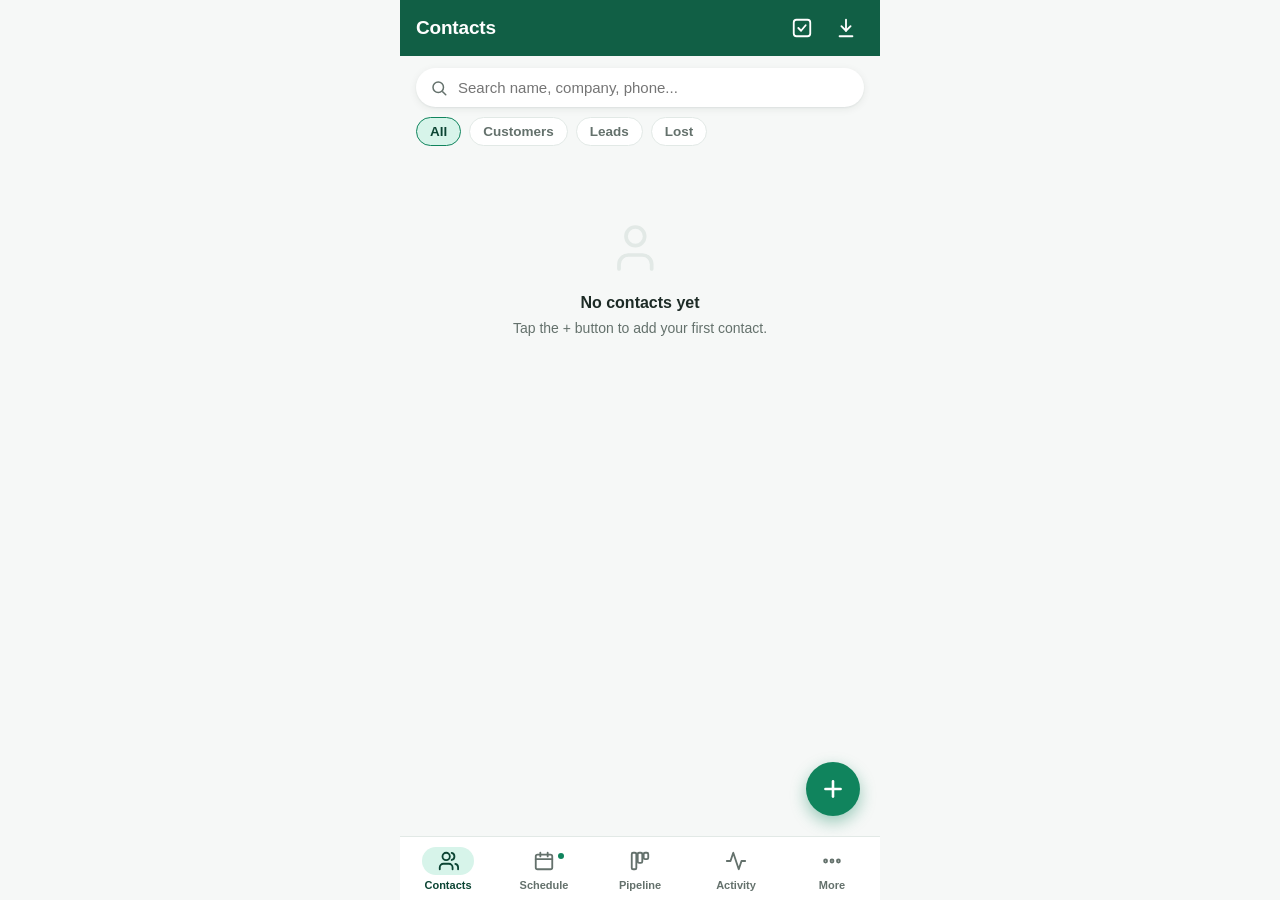
==== index.html @ 371e2769 "Add files via upload" ====
<!DOCTYPE html>
<html lang="en">
<head>
<meta charset="UTF-8" />
<script>
// Applies the last-known language instantly, before CSS/JS finish loading,
// so a returning Arabic user doesn't see a flash of the English/LTR layout
// while IndexedDB (the real source of truth, read in js/i18n.js) opens
// asynchronously. Nothing here is user data — just a tiny paint-time cache
// of the same preference already stored in the on-device database.
(function () {
  try {
    if (localStorage.getItem("crm-lang") === "ar") {
      document.documentElement.lang = "ar";
      document.documentElement.dir = "rtl";
    }
  } catch (e) { /* localStorage unavailable — falls back to English until DB loads */ }
})();
</script>
<meta name="viewport" content="width=device-width, initial-scale=1, viewport-fit=cover, maximum-scale=1" />
<title>Cyberomeda CRM</title>
<meta name="theme-color" content="#115F45" />
<meta name="description" content="Offline-first CRM for managing contacts, leads and customers." />
<link rel="manifest" href="manifest.json" />
<link rel="apple-touch-icon" href="icons/icon-192.png" />
<meta name="apple-mobile-web-app-capable" content="yes" />
<meta name="apple-mobile-web-app-status-bar-style" content="black-translucent" />
<link rel="stylesheet" href="css/styles.css" />
</head>
<body>

<div class="app" id="app">

  <!-- ===== CONTACTS TAB ===== -->
  <section class="view" id="view-contacts">
    <header class="header">
      <h1 id="contacts-header-title" data-i18n="contacts_title">Contacts</h1>
      <button class="icon-btn" id="btn-select-bulk-edit" title="Bulk edit selected" data-i18n-title="btn_bulk_edit_title" hidden>
        <svg viewBox="0 0 24 24" fill="none" stroke="currentColor" stroke-width="2" stroke-linecap="round" stroke-linejoin="round"><path d="M12 20h9"/><path d="M16.5 3.5a2.1 2.1 0 013 3L7 19l-4 1 1-4z"/></svg>
      </button>
      <button class="icon-btn" id="btn-select-share" title="Share selected" data-i18n-title="btn_share_selected_title" hidden>
        <svg viewBox="0 0 24 24" fill="none" stroke="currentColor" stroke-width="2" stroke-linecap="round" stroke-linejoin="round"><circle cx="18" cy="5" r="3"/><circle cx="6" cy="12" r="3"/><circle cx="18" cy="19" r="3"/><path d="M8.6 13.5l6.8 4M15.4 6.5l-6.8 4"/></svg>
      </button>
      <button class="icon-btn" id="btn-select-mode" title="Select contacts" data-i18n-title="btn_select_title">
        <svg viewBox="0 0 24 24" fill="none" stroke="currentColor" stroke-width="2" stroke-linecap="round" stroke-linejoin="round"><rect x="3" y="3" width="18" height="18" rx="3"/><path d="M8 12l3 3 5-6"/></svg>
      </button>
      <button class="icon-btn" id="btn-export" title="Export data" data-i18n-title="btn_export_title">
        <svg viewBox="0 0 24 24" fill="none" stroke="currentColor" stroke-width="2" stroke-linecap="round" stroke-linejoin="round"><path d="M12 3v12"/><path d="M7 10l5 5 5-5"/><path d="M5 21h14"/></svg>
      </button>
    </header>
    <div class="toolbar">
      <div class="search">
        <svg viewBox="0 0 24 24" fill="none" stroke="currentColor" stroke-width="2" stroke-linecap="round"><circle cx="11" cy="11" r="7"/><path d="M21 21l-4-4"/></svg>
        <input type="text" id="search-input" placeholder="Search name, company, phone..." data-i18n-ph="search_placeholder" />
      </div>
      <div class="chips" id="filter-chips">
        <button class="chip active" data-filter="all" data-i18n="filter_all">All</button>
        <button class="chip" data-filter="customer" data-i18n="filter_customers">Customers</button>
        <button class="chip" data-filter="lead" data-i18n="filter_leads">Leads</button>
        <button class="chip" data-filter="lost" data-i18n="filter_lost">Lost</button>
      </div>
    </div>
    <div class="list" id="contact-list"></div>
  </section>

  <!-- ===== SCHEDULE TAB ===== -->
  <section class="view" id="view-schedule" hidden>
    <header class="header">
      <h1 data-i18n="schedule_title">Schedule</h1>
      <button class="icon-btn" id="btn-route-today" title="Route today's meetings" data-i18n-title="btn_route_today_title">
        <svg viewBox="0 0 24 24" fill="none" stroke="currentColor" stroke-width="2" stroke-linecap="round" stroke-linejoin="round"><path d="M12 21s-7-6.1-7-11a7 7 0 0114 0c0 4.9-7 11-7 11z"/><circle cx="12" cy="10" r="2.5"/></svg>
      </button>
    </header>
    <div class="toolbar">
      <div class="chips" id="schedule-chips">
        <button class="chip active" data-sfilter="upcoming" data-i18n="sfilter_upcoming">Upcoming</button>
        <button class="chip" data-sfilter="today" data-i18n="sfilter_today">Today</button>
        <button class="chip" data-sfilter="completed" data-i18n="sfilter_completed">Completed</button>
        <button class="chip" data-sfilter="all" data-i18n="sfilter_all">All</button>
      </div>
    </div>
    <div class="calendar" id="schedule-calendar">
      <div class="calendar-header">
        <button type="button" class="icon-btn" id="btn-cal-prev"><svg viewBox="0 0 24 24" fill="none" stroke="currentColor" stroke-width="2.2" stroke-linecap="round" stroke-linejoin="round"><path d="M15 18l-6-6 6-6"/></svg></button>
        <p class="calendar-month-label" id="calendar-month-label"></p>
        <button type="button" class="icon-btn" id="btn-cal-next"><svg viewBox="0 0 24 24" fill="none" stroke="currentColor" stroke-width="2.2" stroke-linecap="round" stroke-linejoin="round"><path d="M9 18l6-6-6-6"/></svg></button>
      </div>
      <div class="calendar-weekdays" id="calendar-weekdays"></div>
      <div class="calendar-grid" id="calendar-grid"></div>
    </div>
    <div class="field-list" id="calendar-day-events" style="display:none"></div>
    <div class="list" id="schedule-list"></div>
  </section>

  <!-- ===== PIPELINE TAB (deals board) ===== -->
  <section class="view" id="view-pipeline" hidden>
    <header class="header">
      <h1 data-i18n="nav_pipeline">Pipeline</h1>
    </header>
    <p class="hint-text" id="pipeline-summary" style="margin:10px 16px"></p>
    <div class="pipeline-board" id="pipeline-board"></div>
  </section>

  <!-- ===== ACTIVITY TAB (global feed across all contacts) ===== -->
  <section class="view" id="view-activity" hidden>
    <header class="header">
      <h1 data-i18n="nav_activity">Activity</h1>
    </header>
    <div id="followup-nudges-section"></div>
    <div class="field-list" id="global-activity-list" style="padding-top:8px"></div>
  </section>

  <!-- ===== MORE TAB ===== -->
  <section class="view" id="view-more" hidden>
    <header class="header"><h1 data-i18n="more_title">More</h1></header>
    <div class="more-section">
      <p class="section-title" data-i18n="section_language">Language</p>
      <div class="more-card" style="padding:10px 12px">
        <div class="segmented" id="lang-toggle" style="width:100%">
          <button type="button" class="sel-lang-en active" data-lang="en" data-i18n="lang_english">English</button>
          <button type="button" class="sel-lang-ar" data-lang="ar" data-i18n="lang_arabic">العربية</button>
        </div>
      </div>
      <p class="section-title" data-i18n="section_schedule">Schedule</p>
      <div class="more-card" style="padding:10px 12px">
        <p style="font-size:12.5px;color:var(--text-muted);margin:2px 2px 8px" data-i18n="label_week_start">Calendar starts on</p>
        <div class="segmented" id="week-start-toggle" style="width:100%">
          <button type="button" class="sel-weekday" data-weekstart="6" data-i18n="weekday_sat">Saturday</button>
          <button type="button" class="sel-weekday" data-weekstart="0" data-i18n="weekday_sun">Sunday</button>
          <button type="button" class="sel-weekday" data-weekstart="1" data-i18n="weekday_mon">Monday</button>
        </div>
      </div>
      <p class="section-title" data-i18n="section_followup">Follow-ups</p>
      <div class="more-card" style="padding:10px 12px">
        <label style="display:flex;align-items:center;justify-content:space-between;gap:10px;padding:6px 2px;cursor:pointer">
          <span style="font-size:14.5px;font-weight:600" data-i18n="label_followup_enabled">Nudge me about inactive contacts</span>
          <input type="checkbox" id="followup-enabled-toggle" class="fs-toggle-input" />
        </label>
        <div id="followup-days-row">
          <p style="font-size:12.5px;color:var(--text-muted);margin:10px 2px 8px" data-i18n="label_followup_days">Flag contacts after</p>
          <div class="segmented" id="followup-days-toggle" style="width:100%">
            <button type="button" class="sel-weekday" data-days="7" data-i18n="followup_7d">7 days</button>
            <button type="button" class="sel-weekday" data-days="14" data-i18n="followup_14d">14 days</button>
            <button type="button" class="sel-weekday" data-days="30" data-i18n="followup_30d">30 days</button>
            <button type="button" class="sel-weekday" data-days="60" data-i18n="followup_60d">60 days</button>
          </div>
        </div>
      </div>
      <p class="section-title" data-i18n="section_pipeline">Pipeline</p>
      <div class="more-card" style="padding:10px 12px">
        <label style="display:flex;align-items:center;justify-content:space-between;gap:10px;padding:6px 2px;cursor:pointer">
          <span style="font-size:14.5px;font-weight:600" data-i18n="label_pipeline_enabled">Track deals with a Pipeline board</span>
          <input type="checkbox" id="pipeline-enabled-toggle" class="fs-toggle-input" />
        </label>
        <p class="hint-text" style="margin:4px 2px 2px" data-i18n="hint_pipeline_toggle">Adds a Pipeline tab, a Deals tab on each contact, and "Add deal" to the quick-add menu.</p>
      </div>
      <p class="section-title" data-i18n="section_contact_form">Contact form</p>
      <div class="more-card">
        <div class="more-row" id="row-field-settings">
          <svg viewBox="0 0 24 24" fill="none" stroke="currentColor" stroke-width="2" stroke-linecap="round" stroke-linejoin="round"><path d="M4 21v-7M4 10V3M12 21v-9M12 8V3M20 21v-5M20 12V3M1 14h6M9 8h6M17 16h6"/></svg>
          <div class="txt"><p class="t" data-i18n="row_field_settings_t">Contact form fields</p><p class="s" data-i18n="row_field_settings_s">Choose which fields show, and their order</p></div>
        </div>
        <div class="more-row" id="row-tags-settings">
          <svg viewBox="0 0 24 24" fill="none" stroke="currentColor" stroke-width="2" stroke-linecap="round" stroke-linejoin="round"><path d="M20.59 13.41L11 22.99a2 2 0 01-2.83 0L1 15.83a2 2 0 010-2.83L10.59 3.41A2 2 0 0112 3H21a1 1 0 011 1v9a2 2 0 01-.59 1.41z"/><circle cx="16.5" cy="8.5" r="1.5"/></svg>
          <div class="txt"><p class="t" data-i18n="row_tags_settings_t">Manage tags</p><p class="s" data-i18n="row_tags_settings_s">Add, rename, recolor or delete tags</p></div>
        </div>
      </div>
      <p class="section-title" data-i18n="section_sharing">Sharing</p>
      <div class="more-card">
        <div class="more-row" id="row-qr-codes">
          <svg viewBox="0 0 24 24" fill="none" stroke="currentColor" stroke-width="2" stroke-linecap="round" stroke-linejoin="round"><rect x="4" y="4" width="6" height="6"/><rect x="14" y="4" width="6" height="6"/><rect x="4" y="14" width="6" height="6"/><path d="M15 15h2v2h-2zM19 15h1v1h-1zM15 19h1v1h-1zM19 19h1v1h-1z"/></svg>
          <div class="txt"><p class="t" data-i18n="row_qr_codes_t">QR codes</p><p class="s" data-i18n="row_qr_codes_s">Generate a scannable contact card</p></div>
        </div>
      </div>
      <p class="section-title" data-i18n="section_reports">Reports</p>
      <div class="more-card">
        <div class="more-row" id="row-reports">
          <svg viewBox="0 0 24 24" fill="none" stroke="currentColor" stroke-width="2" stroke-linecap="round" stroke-linejoin="round"><path d="M3 3v18h18"/><path d="M7 15l4-6 4 3 5-8"/></svg>
          <div class="txt"><p class="t" data-i18n="row_reports_t">Client reports</p><p class="s" data-i18n="row_reports_s">Summaries, activity, and exports</p></div>
        </div>
      </div>
      <p class="section-title" data-i18n="section_your_data">Your data</p>
      <div class="more-card">
        <div class="more-row" id="row-duplicates">
          <svg viewBox="0 0 24 24" fill="none" stroke="currentColor" stroke-width="2" stroke-linecap="round" stroke-linejoin="round"><rect x="3" y="3" width="13" height="13" rx="2"/><path d="M21 8v11a2 2 0 01-2 2H8"/></svg>
          <div class="txt"><p class="t" data-i18n="row_duplicates_t">Find duplicate contacts</p><p class="s" data-i18n="row_duplicates_s">Scan for likely duplicates by phone, email, or name</p></div>
        </div>
        <div class="more-row" id="row-export">
          <svg viewBox="0 0 24 24" fill="none" stroke="currentColor" stroke-width="2" stroke-linecap="round" stroke-linejoin="round"><path d="M12 3v12"/><path d="M7 10l5 5 5-5"/><path d="M5 21h14"/></svg>
          <div class="txt"><p class="t" data-i18n="row_export_t">Export full backup (JSON)</p><p class="s" data-i18n="row_export_s">Everything — contacts, schedule, documents</p></div>
        </div>
        <label class="more-row" style="cursor:pointer">
          <svg viewBox="0 0 24 24" fill="none" stroke="currentColor" stroke-width="2" stroke-linecap="round" stroke-linejoin="round"><path d="M12 21V9"/><path d="M7 14l5-5 5 5"/><path d="M5 21h14"/></svg>
          <div class="txt"><p class="t" data-i18n="row_import_backup_t">Restore from backup</p><p class="s" data-i18n="row_import_backup_s">Import a previously exported JSON file</p></div>
          <input type="file" id="import-backup-input" accept="application/json" style="display:none" />
        </label>
      </div>
      <p class="section-title" data-i18n="section_phone_contacts">Phone contacts</p>
      <div class="more-card">
        <div class="more-row" id="row-export-vcard">
          <svg viewBox="0 0 24 24" fill="none" stroke="currentColor" stroke-width="2" stroke-linecap="round" stroke-linejoin="round"><rect x="5" y="2" width="14" height="20" rx="2"/><path d="M9 18h6"/></svg>
          <div class="txt"><p class="t" data-i18n="row_export_vcard_t">Export all as vCard (.vcf)</p><p class="s" data-i18n="row_export_vcard_s">Import the file into your phone's Contacts app</p></div>
        </div>
        <div class="more-row" id="row-import-picker" style="display:none">
          <svg viewBox="0 0 24 24" fill="none" stroke="currentColor" stroke-width="2" stroke-linecap="round" stroke-linejoin="round"><path d="M17 21v-2a4 4 0 00-4-4H7a4 4 0 00-4 4v2"/><circle cx="10" cy="7" r="4"/><path d="M19 8v6M22 11h-6"/></svg>
          <div class="txt"><p class="t" data-i18n="row_import_picker_t">Import from phone contacts</p><p class="s" data-i18n="row_import_picker_s">Pick contacts directly from your phone</p></div>
        </div>
        <label class="more-row" style="cursor:pointer">
          <svg viewBox="0 0 24 24" fill="none" stroke="currentColor" stroke-width="2" stroke-linecap="round" stroke-linejoin="round"><path d="M12 21V9"/><path d="M7 14l5-5 5 5"/><path d="M5 21h14"/></svg>
          <div class="txt"><p class="t" data-i18n="row_import_vcf_t">Import from a .vcf file</p><p class="s" data-i18n="row_import_vcf_s">For phones without direct contact picker support</p></div>
          <input type="file" id="import-vcard-input" accept=".vcf,text/vcard" style="display:none" />
        </label>
      </div>
      <div class="more-card">
        <div class="more-row">
          <svg viewBox="0 0 24 24" fill="none" stroke="currentColor" stroke-width="2" stroke-linecap="round" stroke-linejoin="round"><rect x="4" y="11" width="16" height="9" rx="2"/><path d="M8 11V8a4 4 0 018 0v3"/></svg>
          <div class="txt"><p class="t" data-i18n="row_offline_t">Everything stays on this phone</p><p class="s" data-i18n="row_offline_s">No account, no server — fully offline</p></div>
        </div>
      </div>
      <p class="section-title" data-i18n="section_coming_up">Coming up</p>
      <div class="more-card">
        <div class="more-row"><svg viewBox="0 0 24 24" fill="none" stroke="currentColor" stroke-width="2" stroke-linecap="round" stroke-linejoin="round"><rect x="7" y="2" width="10" height="20" rx="2"/><path d="M11 18h2"/></svg><div class="txt"><p class="t" data-i18n="row_native_app_t">Native Android app (.apk)</p><p class="s" data-i18n="row_native_app_s">Final phase</p></div></div>
      </div>
      <p class="section-title" data-i18n="section_about">About</p>
      <div class="more-card">
        <div class="more-row"><svg viewBox="0 0 24 24" fill="none" stroke="currentColor" stroke-width="2" stroke-linecap="round" stroke-linejoin="round"><circle cx="12" cy="12" r="9"/><path d="M12 16v-5M12 8h.01"/></svg><div class="txt"><p class="t" data-i18n="app_name">Cyberomeda CRM</p><p class="s" data-i18n="app_version">v0.8 · Phase 8 build</p></div></div>
      </div>
    </div>
  </section>

  <button class="fab" id="fab-add" title="Add" data-i18n-title="btn_add">
    <svg viewBox="0 0 24 24" fill="none" stroke="currentColor" stroke-width="2.4" stroke-linecap="round"><path d="M12 5v14"/><path d="M5 12h14"/></svg>
  </button>

  <nav class="bottom-nav">
    <button class="nav-item active" data-tab="contacts">
      <span class="nav-icon-wrap"><svg viewBox="0 0 24 24" fill="none" stroke="currentColor" stroke-width="2" stroke-linecap="round" stroke-linejoin="round"><path d="M17 21v-2a4 4 0 00-4-4H7a4 4 0 00-4 4v2"/><circle cx="10" cy="7" r="4"/><path d="M23 21v-2a4 4 0 00-3-3.87"/><path d="M16 3.13a4 4 0 010 7.75"/></svg></span>
      <span data-i18n="nav_contacts">Contacts</span>
    </button>
    <button class="nav-item" data-tab="schedule">
      <span class="nav-icon-wrap">
        <span class="dot"></span>
        <svg viewBox="0 0 24 24" fill="none" stroke="currentColor" stroke-width="2" stroke-linecap="round" stroke-linejoin="round"><rect x="3" y="5" width="18" height="16" rx="2"/><path d="M16 3v4M8 3v4M3 10h18"/></svg>
      </span>
      <span data-i18n="nav_schedule">Schedule</span>
    </button>
    <button class="nav-item" data-tab="pipeline" id="nav-pipeline">
      <span class="nav-icon-wrap"><svg viewBox="0 0 24 24" fill="none" stroke="currentColor" stroke-width="2" stroke-linecap="round" stroke-linejoin="round"><rect x="3" y="3" width="5" height="18" rx="1.5"/><rect x="9.5" y="3" width="5" height="11" rx="1.5"/><rect x="16" y="3" width="5" height="7" rx="1.5"/></svg></span>
      <span data-i18n="nav_pipeline">Pipeline</span>
    </button>
    <button class="nav-item" data-tab="activity">
      <span class="nav-icon-wrap"><svg viewBox="0 0 24 24" fill="none" stroke="currentColor" stroke-width="2" stroke-linecap="round" stroke-linejoin="round"><path d="M22 12h-4l-3 9L9 3l-3 9H2"/></svg></span>
      <span data-i18n="nav_activity">Activity</span>
    </button>
    <button class="nav-item" data-tab="more">
      <span class="nav-icon-wrap"><svg viewBox="0 0 24 24" fill="none" stroke="currentColor" stroke-width="2" stroke-linecap="round"><circle cx="5" cy="12" r="1.6"/><circle cx="12" cy="12" r="1.6"/><circle cx="19" cy="12" r="1.6"/></svg></span>
      <span data-i18n="nav_more">More</span>
    </button>
  </nav>

  <!-- ===== CONTACT DETAIL SCREEN ===== -->
  <div class="screen" id="screen-detail">
    <header class="header">
      <button class="icon-btn icon-back" id="btn-detail-back"><svg viewBox="0 0 24 24" fill="none" stroke="currentColor" stroke-width="2.2" stroke-linecap="round" stroke-linejoin="round"><path d="M15 18l-6-6 6-6"/></svg></button>
      <h1 data-i18n="detail_title">Contact</h1>
      <button class="icon-btn" id="btn-detail-edit"><svg viewBox="0 0 24 24" fill="none" stroke="currentColor" stroke-width="2" stroke-linecap="round" stroke-linejoin="round"><path d="M12 20h9"/><path d="M16.5 3.5a2.1 2.1 0 013 3L7 19l-4 1 1-4z"/></svg></button>
      <button class="icon-btn" id="btn-detail-save-to-phone" title="Save to phone" data-i18n-title="qa_save_to_phone"><svg viewBox="0 0 24 24" fill="none" stroke="currentColor" stroke-width="2" stroke-linecap="round" stroke-linejoin="round"><rect x="5" y="2" width="14" height="20" rx="2"/><path d="M9 18h6"/><path d="M12 7v6"/><path d="M9 10l3 3 3-3"/></svg></button>
      <button class="icon-btn" id="btn-delete-contact" style="color:#F3C9C9" title="Delete contact" data-i18n-title="btn_delete_contact"><svg viewBox="0 0 24 24" fill="none" stroke="currentColor" stroke-width="2" stroke-linecap="round" stroke-linejoin="round"><path d="M3 6h18"/><path d="M8 6V4a2 2 0 012-2h4a2 2 0 012 2v2"/><path d="M19 6l-1 14a2 2 0 01-2 2H8a2 2 0 01-2-2L5 6"/><path d="M10 11v6M14 11v6"/></svg></button>
    </header>
    <div class="view">
      <div class="detail-hero" id="detail-hero"></div>
      <div class="quick-actions" id="detail-qa"></div>
      <div class="tabs">
        <button class="tab-btn active" data-dtab="info" data-i18n="tab_info">Info</button>
        <button class="tab-btn" data-dtab="activity" data-i18n="tab_activity">Activity</button>
        <button class="tab-btn" data-dtab="notes" data-i18n="tab_notes">Notes</button>
        <button class="tab-btn" data-dtab="docs" data-i18n="tab_docs">Docs</button>
        <button class="tab-btn" data-dtab="deals" id="tab-btn-deals" data-i18n="tab_deals" hidden>Deals</button>
      </div>
      <div id="detail-tab-info"></div>
      <div id="detail-tab-activity" hidden></div>
      <div id="detail-tab-notes" hidden></div>
      <div id="detail-tab-docs" hidden></div>
      <div id="detail-tab-deals" hidden></div>
    </div>
    <button class="fab screen-fab" id="fab-add-activity" title="Add Activity" data-i18n-title="btn_add_activity">
      <svg viewBox="0 0 24 24" fill="none" stroke="currentColor" stroke-width="2.4" stroke-linecap="round" stroke-linejoin="round"><path d="M12 5v14M5 12h14"/></svg>
    </button>
  </div>

  <!-- ===== ADD / EDIT FORM SCREEN ===== -->
  <div class="screen" id="screen-form">
    <header class="header">
      <button class="icon-btn" id="btn-form-cancel"><svg viewBox="0 0 24 24" fill="none" stroke="currentColor" stroke-width="2.2" stroke-linecap="round" stroke-linejoin="round"><path d="M18 6L6 18"/><path d="M6 6l12 12"/></svg></button>
      <h1 id="form-title" data-i18n="form_title_new">New contact</h1>
      <div style="width:36px"></div>
    </header>
    <div class="view">
      <div class="photo-picker">
        <div class="photo-preview" id="photo-preview"></div>
        <div class="photo-picker-actions">
          <label class="btn-secondary" style="cursor:pointer;padding:9px 16px">
            <span data-i18n="btn_choose_photo">Choose photo</span>
            <input type="file" id="photo-input" accept="image/*" style="display:none" />
          </label>
          <button type="button" class="btn-secondary" id="btn-remove-photo" style="padding:9px 16px" data-i18n="btn_remove_photo">Remove</button>
        </div>
      </div>

      <div class="form-group">
        <label data-i18n="label_category">Category</label>
        <div class="segmented" id="form-category">
          <button type="button" class="sel-customer active" data-cat="customer" data-i18n="cat_customer">Customer</button>
          <button type="button" class="sel-lead" data-cat="lead" data-i18n="cat_lead">Lead</button>
          <button type="button" class="sel-lost" data-cat="lost" data-i18n="cat_lost">Lost</button>
        </div>
      </div>
      <div class="form-group"><label data-i18n="label_first_name">First name</label><input type="text" id="f-first" /></div>
      <div class="form-group"><label data-i18n="label_last_name">Last name</label><input type="text" id="f-last" /></div>

      <div id="dynamic-field-groups">
        <div class="form-group" data-field="nickname"><label data-i18n="field_nickname">Nickname</label><input type="text" id="f-nickname" /></div>
        <div data-field="companyJobTitle">
          <div class="form-group"><label data-i18n="field_job_title">Job title</label><input type="text" id="f-jobtitle" /></div>
          <div class="form-group"><label data-i18n="field_company">Company</label><input type="text" id="f-company" /></div>
        </div>
        <div class="form-group" data-field="phones"><label data-i18n="field_phones">Phone numbers</label><div id="f-phones"></div></div>
        <div class="form-group" data-field="emails"><label data-i18n="field_emails">Emails</label><div id="f-emails"></div></div>
        <div class="form-group" data-field="addresses"><label data-i18n="field_addresses">Addresses</label><div id="f-addresses"></div></div>
        <div class="form-group" data-field="websites"><label data-i18n="field_websites">Websites</label><div id="f-websites"></div></div>
        <div class="form-group" data-field="birthday"><label data-i18n="field_birthday">Birthday</label><input type="date" id="f-birthday" /></div>
        <div class="form-group" data-field="customFields"><label data-i18n="field_custom_fields">Custom fields</label><div id="f-customfields"></div></div>
      </div>

      <div class="form-group">
        <label data-i18n="label_tags">Tags</label>
        <div class="tag-chip-row" id="f-tags-chips"></div>
        <button type="button" class="btn-secondary" id="btn-toggle-tag-dropdown" style="padding:9px 16px" data-i18n="btn_add_tag">+ Add tag</button>
        <div class="tag-dropdown" id="tag-dropdown" hidden>
          <div class="tag-dropdown-list" id="tag-dropdown-list"></div>
          <div class="tag-dropdown-new">
            <input type="text" id="new-tag-name" placeholder="New tag name" data-i18n-ph="ph_new_tag_name" />
            <div class="tag-color-swatches" id="new-tag-colors"></div>
            <button type="button" class="btn-secondary" id="btn-add-new-tag" style="padding:7px 14px;align-self:flex-start" data-i18n="btn_add">+ Add</button>
          </div>
        </div>
      </div>
      <p class="hint-text" style="margin:14px 4px 4px" data-i18n="hint_notes_after_save">Notes and call notes can be added once the contact is saved, from its Notes tab.</p>
      <div class="form-actions">
        <button class="btn-secondary" id="btn-form-cancel-2" data-i18n="btn_cancel">Cancel</button>
        <button class="btn-primary" id="btn-form-save" data-i18n="btn_save_contact">Save contact</button>
      </div>
    </div>
  </div>

  <!-- ===== PHOTO CROP SCREEN ===== -->
  <div class="screen" id="screen-photo-crop">
    <header class="header">
      <button class="icon-btn" id="btn-crop-cancel"><svg viewBox="0 0 24 24" fill="none" stroke="currentColor" stroke-width="2.2" stroke-linecap="round" stroke-linejoin="round"><path d="M18 6L6 18"/><path d="M6 6l12 12"/></svg></button>
      <h1 data-i18n="photo_crop_title">Adjust photo</h1>
      <button class="icon-btn" id="btn-crop-save"><svg viewBox="0 0 24 24" fill="none" stroke="currentColor" stroke-width="2.4" stroke-linecap="round" stroke-linejoin="round"><path d="M20 6L9 17l-5-5"/></svg></button>
    </header>
    <div class="view" style="display:flex;flex-direction:column;align-items:center;padding-top:28px">
      <div class="crop-viewport" id="crop-viewport">
        <img id="crop-img" draggable="false" />
      </div>
      <p class="hint-text" style="text-align:center;margin:16px 24px 4px" data-i18n="hint_crop">Drag to reposition, use the slider to zoom</p>
      <input type="range" id="crop-zoom" min="1" max="3" step="0.01" value="1" style="width:80%;margin-top:14px" />
    </div>
  </div>

  <!-- ===== CONTACT FORM FIELD SETTINGS SCREEN ===== -->
  <div class="screen" id="screen-field-settings">
    <header class="header">
      <button class="icon-btn icon-back" id="btn-field-settings-back"><svg viewBox="0 0 24 24" fill="none" stroke="currentColor" stroke-width="2.2" stroke-linecap="round" stroke-linejoin="round"><path d="M15 18l-6-6 6-6"/></svg></button>
      <h1 data-i18n="field_settings_title">Contact form fields</h1>
      <div style="width:36px"></div>
    </header>
    <div class="view">
      <p class="hint-text" style="margin:14px 16px" data-i18n="hint_field_settings">Choose which fields appear in the contact form, and in what order. Name and category always show.</p>
      <div id="field-settings-list" style="padding:4px 12px"></div>
    </div>
  </div>

  <!-- ===== TAGS MANAGEMENT SCREEN ===== -->
  <div class="screen" id="screen-tags">
    <header class="header">
      <button class="icon-btn icon-back" id="btn-tags-back"><svg viewBox="0 0 24 24" fill="none" stroke="currentColor" stroke-width="2.2" stroke-linecap="round" stroke-linejoin="round"><path d="M15 18l-6-6 6-6"/></svg></button>
      <h1 data-i18n="tags_title">Tags</h1>
      <button class="icon-btn" id="btn-tags-add" title="Add tag" data-i18n-title="btn_add_tag_title"><svg viewBox="0 0 24 24" fill="none" stroke="currentColor" stroke-width="2.4" stroke-linecap="round"><path d="M12 5v14"/><path d="M5 12h14"/></svg></button>
    </header>
    <div class="view">
      <p class="hint-text" style="margin:14px 16px" data-i18n="hint_tags">Tags you create here are available to pick from on any contact.</p>
      <div id="tags-manage-list" style="padding:4px 12px"></div>
    </div>
  </div>

  <!-- ===== DUPLICATE CONTACTS: group list ===== -->
  <div class="screen" id="screen-duplicates">
    <header class="header">
      <button class="icon-btn icon-back" id="btn-duplicates-back"><svg viewBox="0 0 24 24" fill="none" stroke="currentColor" stroke-width="2.2" stroke-linecap="round" stroke-linejoin="round"><path d="M15 18l-6-6 6-6"/></svg></button>
      <h1 data-i18n="duplicates_title">Duplicate contacts</h1>
      <div style="width:36px"></div>
    </header>
    <div class="view">
      <p class="hint-text" style="margin:14px 16px" data-i18n="hint_duplicates">Contacts that share a phone number, email, or full name.</p>
      <div id="duplicates-list" style="padding:4px 12px"></div>
    </div>
  </div>

  <!-- ===== DUPLICATE CONTACTS: review & merge one group ===== -->
  <div class="screen" id="screen-duplicate-merge">
    <header class="header">
      <button class="icon-btn icon-back" id="btn-duplicate-merge-back"><svg viewBox="0 0 24 24" fill="none" stroke="currentColor" stroke-width="2.2" stroke-linecap="round" stroke-linejoin="round"><path d="M15 18l-6-6 6-6"/></svg></button>
      <h1 data-i18n="duplicate_merge_title">Review & merge</h1>
      <div style="width:36px"></div>
    </header>
    <div class="view">
      <p class="hint-text" style="margin:14px 16px" data-i18n="hint_duplicate_merge_pick">Choose which contact to keep. Its name, category and photo win on conflicts — everything else (phones, emails, tags, notes, activity) is combined from all of them.</p>
      <div id="duplicate-merge-list" style="padding:4px 12px"></div>
      <p class="hint-text" id="duplicate-merge-summary" style="margin:14px 16px"></p>
      <div class="form-actions">
        <button class="btn-primary" id="btn-duplicate-merge-confirm" style="width:100%" data-i18n="btn_merge_contacts">Merge contacts</button>
      </div>
    </div>
  </div>

  <!-- ===== DEAL FORM (add/edit) ===== -->
  <!-- Declared before screen-deal-contact-picker: that picker opens on top
       of this form (tapping "Linked contact"), and stacking follows DOM
       order — the later element paints on top, so the picker must come
       after this one or its own buttons end up visually underneath and
       unclickable (the same bug already found and fixed for notes). -->
  <div class="screen" id="screen-deal-form">
    <header class="header">
      <button class="icon-btn" id="btn-deal-cancel"><svg viewBox="0 0 24 24" fill="none" stroke="currentColor" stroke-width="2.2" stroke-linecap="round" stroke-linejoin="round"><path d="M18 6L6 18"/><path d="M6 6l12 12"/></svg></button>
      <h1 id="deal-form-title" data-i18n="deal_form_title_new">New deal</h1>
      <button class="icon-btn" id="btn-deal-save"><svg viewBox="0 0 24 24" fill="none" stroke="currentColor" stroke-width="2.4" stroke-linecap="round" stroke-linejoin="round"><path d="M20 6L9 17l-5-5"/></svg></button>
    </header>
    <div class="view">
      <div class="form-group"><label data-i18n="label_deal_title">Title</label><input type="text" id="deal-title" placeholder="e.g. Website redesign" data-i18n-ph="ph_deal_title" /></div>
      <div class="form-group">
        <label data-i18n="label_deal_contact">Linked contact</label>
        <div class="more-row" id="deal-contact-row" style="cursor:pointer;background:var(--surface);border:1px solid var(--border);border-radius:var(--radius-md);padding:12px">
          <div class="txt"><p class="t" id="deal-contact-label" data-i18n="deal_no_contact">No contact</p></div>
        </div>
      </div>
      <div class="form-group"><label data-i18n="label_deal_amount">Amount</label><input type="number" inputmode="decimal" min="0" step="0.01" id="deal-amount" placeholder="0.00" /></div>
      <div class="form-group">
        <label data-i18n="label_deal_stage">Stage</label>
        <div class="chips" id="deal-stage-chips">
          <button type="button" class="chip active" data-stage="new" data-i18n="deal_stage_new">New</button>
          <button type="button" class="chip" data-stage="contacted" data-i18n="deal_stage_contacted">Contacted</button>
          <button type="button" class="chip" data-stage="proposal" data-i18n="deal_stage_proposal">Proposal</button>
          <button type="button" class="chip" data-stage="negotiation" data-i18n="deal_stage_negotiation">Negotiation</button>
          <button type="button" class="chip" data-stage="won" data-i18n="deal_stage_won">Won</button>
          <button type="button" class="chip" data-stage="lost" data-i18n="deal_stage_lost">Lost</button>
        </div>
      </div>
      <div class="form-group"><label data-i18n="label_deal_close_date">Expected close date (optional)</label><input type="date" id="deal-close-date" /></div>
      <div class="form-group"><label data-i18n="label_notes_optional">Notes (optional)</label><textarea id="deal-notes" placeholder="Write a note..." data-i18n-ph="ph_note_text"></textarea></div>
      <div class="danger-zone" id="deal-delete-zone" style="display:none">
        <button class="btn-danger" id="btn-deal-delete" data-i18n="btn_delete_deal">Delete deal</button>
      </div>
    </div>
  </div>

  <!-- ===== DEAL FORM: contact picker ===== -->
  <div class="screen" id="screen-deal-contact-picker">
    <header class="header">
      <button class="icon-btn" id="btn-deal-picker-cancel"><svg viewBox="0 0 24 24" fill="none" stroke="currentColor" stroke-width="2.2" stroke-linecap="round" stroke-linejoin="round"><path d="M18 6L6 18"/><path d="M6 6l12 12"/></svg></button>
      <h1 data-i18n="pick_contact_title">Pick a contact</h1>
      <div style="width:36px"></div>
    </header>
    <div class="view">
      <div style="padding:10px 16px 0">
        <div class="search">
          <svg viewBox="0 0 24 24" fill="none" stroke="currentColor" stroke-width="2" stroke-linecap="round"><circle cx="11" cy="11" r="7"/><path d="M21 21l-4-4"/></svg>
          <input type="text" id="deal-picker-search" placeholder="Search name, company, phone..." data-i18n-ph="search_placeholder" />
        </div>
      </div>
      <div id="deal-contact-picker-list" style="padding:10px 12px 4px"></div>
    </div>
  </div>

  <!-- ===== BULK EDIT: add tag to selected contacts ===== -->
  <div class="screen" id="screen-bulk-tag">
    <header class="header">
      <button class="icon-btn" id="btn-bulk-tag-cancel"><svg viewBox="0 0 24 24" fill="none" stroke="currentColor" stroke-width="2.2" stroke-linecap="round" stroke-linejoin="round"><path d="M18 6L6 18"/><path d="M6 6l12 12"/></svg></button>
      <h1 data-i18n="bulk_tag_title">Add tag</h1>
      <div style="width:36px"></div>
    </header>
    <div class="view">
      <p class="hint-text" id="bulk-tag-hint" style="margin:14px 16px"></p>
      <div class="tag-dropdown" style="margin:0 16px">
        <div class="tag-dropdown-list" id="bulk-tag-list"></div>
        <div class="tag-dropdown-new">
          <input type="text" id="bulk-new-tag-name" placeholder="New tag name" data-i18n-ph="ph_new_tag_name" />
          <div class="tag-color-swatches" id="bulk-new-tag-colors"></div>
          <button type="button" class="btn-secondary" id="btn-bulk-add-new-tag" style="padding:7px 14px;align-self:flex-start" data-i18n="btn_add">+ Add</button>
        </div>
      </div>
      <div class="form-actions">
        <button class="btn-primary" id="btn-bulk-tag-apply" style="width:100%" data-i18n="btn_apply">Apply</button>
      </div>
    </div>
  </div>

  <!-- ===== BULK EDIT: change category of selected contacts ===== -->
  <div class="screen" id="screen-bulk-category">
    <header class="header">
      <button class="icon-btn" id="btn-bulk-category-cancel"><svg viewBox="0 0 24 24" fill="none" stroke="currentColor" stroke-width="2.2" stroke-linecap="round" stroke-linejoin="round"><path d="M18 6L6 18"/><path d="M6 6l12 12"/></svg></button>
      <h1 data-i18n="bulk_category_title">Change category</h1>
      <div style="width:36px"></div>
    </header>
    <div class="view">
      <p class="hint-text" id="bulk-category-hint" style="margin:14px 16px"></p>
      <div class="form-group">
        <div class="segmented" id="bulk-category-picker">
          <button type="button" class="sel-customer active" data-cat="customer" data-i18n="cat_customer">Customer</button>
          <button type="button" class="sel-lead" data-cat="lead" data-i18n="cat_lead">Lead</button>
          <button type="button" class="sel-lost" data-cat="lost" data-i18n="cat_lost">Lost</button>
        </div>
      </div>
      <div class="form-actions">
        <button class="btn-primary" id="btn-bulk-category-apply" style="width:100%" data-i18n="btn_apply">Apply</button>
      </div>
    </div>
  </div>

  <!-- ===== NOTE / CALL NOTE EDITOR SCREEN ===== -->
  <!-- ===== NOTE DETAIL SCREEN (read-only) ===== -->
  <!-- Declared before screen-note-form: both share the same z-index, and
       stacking follows DOM order (later paints on top) — this one is
       opened first (tapping a note card) with the editor opened on top of
       it (tapping Edit), so the editor must come later in the DOM or its
       own buttons end up visually underneath this screen and unclickable. -->
  <div class="screen" id="screen-note-detail">
    <header class="header">
      <button class="icon-btn icon-back" id="btn-note-detail-back"><svg viewBox="0 0 24 24" fill="none" stroke="currentColor" stroke-width="2.2" stroke-linecap="round" stroke-linejoin="round"><path d="M15 18l-6-6 6-6"/></svg></button>
      <h1 data-i18n="note_detail_title">Note</h1>
      <button class="icon-btn" id="btn-note-detail-edit"><svg viewBox="0 0 24 24" fill="none" stroke="currentColor" stroke-width="2" stroke-linecap="round" stroke-linejoin="round"><path d="M12 20h9"/><path d="M16.5 3.5a2.1 2.1 0 013 3L7 19l-4 1 1-4z"/></svg></button>
      <button class="icon-btn" id="btn-note-detail-delete" style="color:#F3C9C9" title="Delete" data-i18n-title="delete_title"><svg viewBox="0 0 24 24" fill="none" stroke="currentColor" stroke-width="2" stroke-linecap="round" stroke-linejoin="round"><path d="M3 6h18"/><path d="M8 6V4a2 2 0 012-2h4a2 2 0 012 2v2"/><path d="M19 6l-1 14a2 2 0 01-2 2H8a2 2 0 01-2-2L5 6"/><path d="M10 11v6M14 11v6"/></svg></button>
    </header>
    <div class="view">
      <div id="note-detail-content" style="padding:14px 16px"></div>
    </div>
  </div>

  <div class="screen" id="screen-note-form">
    <header class="header">
      <button class="icon-btn" id="btn-note-cancel"><svg viewBox="0 0 24 24" fill="none" stroke="currentColor" stroke-width="2.2" stroke-linecap="round" stroke-linejoin="round"><path d="M18 6L6 18"/><path d="M6 6l12 12"/></svg></button>
      <h1 id="note-form-title" data-i18n="note_form_title_new">New note</h1>
      <button class="icon-btn" id="btn-note-save"><svg viewBox="0 0 24 24" fill="none" stroke="currentColor" stroke-width="2.4" stroke-linecap="round" stroke-linejoin="round"><path d="M20 6L9 17l-5-5"/></svg></button>
    </header>
    <div class="view">
      <div class="form-group">
        <label data-i18n="label_type">Type</label>
        <div class="segmented" id="note-type-toggle">
          <button type="button" class="sel-note active" data-note-kind="note" data-i18n="note_type_note">Note</button>
          <button type="button" class="sel-call" data-note-kind="call" data-i18n="note_type_call">Call note</button>
        </div>
      </div>
      <div class="form-group" id="note-call-media-group" hidden>
        <label data-i18n="label_call_note_type">Call note type</label>
        <div class="segmented" id="note-call-media-toggle">
          <button type="button" class="sel-text active" data-call-media="text" data-i18n="call_media_text">Text</button>
          <button type="button" class="sel-voice" data-call-media="voice" data-i18n="call_media_voice">Voice</button>
        </div>
      </div>
      <div class="form-group"><label data-i18n="label_title_optional">Title (optional)</label><input type="text" id="note-title" placeholder="e.g. Follow-up ideas" data-i18n-ph="ph_note_title" /></div>
      <div class="form-group" id="note-text-group"><label data-i18n="label_text">Text</label><textarea id="note-text" placeholder="Write your note..." data-i18n-ph="ph_note_text"></textarea></div>
      <div class="form-group" id="note-voice-group" hidden>
        <label data-i18n="label_voice_recording">Voice recording</label>
        <div id="note-voice-widget"></div>
      </div>
      <div class="danger-zone" id="note-delete-zone" style="display:none">
        <button class="btn-danger" id="btn-note-delete" data-i18n="btn_delete_note">Delete note</button>
      </div>
    </div>
  </div>

  <!-- ===== QR: saved codes list ===== -->
  <div class="screen" id="screen-qr-list">
    <header class="header">
      <button class="icon-btn icon-back" id="btn-qr-list-back"><svg viewBox="0 0 24 24" fill="none" stroke="currentColor" stroke-width="2.2" stroke-linecap="round" stroke-linejoin="round"><path d="M15 18l-6-6 6-6"/></svg></button>
      <h1 data-i18n="qr_codes_title">QR codes</h1>
      <button class="icon-btn" id="btn-qr-generate" title="Generate" data-i18n-title="btn_generate_title"><svg viewBox="0 0 24 24" fill="none" stroke="currentColor" stroke-width="2.4" stroke-linecap="round"><path d="M12 5v14"/><path d="M5 12h14"/></svg></button>
    </header>
    <div class="view">
      <div id="qr-list" style="padding:4px 12px"></div>
    </div>
  </div>

  <!-- ===== QR: choose source ===== -->
  <div class="screen" id="screen-qr-source">
    <header class="header">
      <button class="icon-btn" id="btn-qr-source-back"><svg viewBox="0 0 24 24" fill="none" stroke="currentColor" stroke-width="2.2" stroke-linecap="round" stroke-linejoin="round"><path d="M18 6L6 18"/><path d="M6 6l12 12"/></svg></button>
      <h1 data-i18n="generate_qr_title">Generate QR</h1>
      <div style="width:36px"></div>
    </header>
    <div class="view">
      <p class="hint-text" style="margin:14px 16px" data-i18n="hint_qr_source">Choose where to get the contact info from.</p>
      <div class="more-card" style="margin:0 16px">
        <div class="more-row" id="row-qr-from-crm">
          <svg viewBox="0 0 24 24" fill="none" stroke="currentColor" stroke-width="2" stroke-linecap="round" stroke-linejoin="round"><path d="M17 21v-2a4 4 0 00-4-4H7a4 4 0 00-4 4v2"/><circle cx="10" cy="7" r="4"/></svg>
          <div class="txt"><p class="t" data-i18n="row_qr_from_crm_t">From your contacts</p><p class="s" data-i18n="row_qr_from_crm_s">Pick one or more contacts already in the app</p></div>
        </div>
        <div class="more-row" id="row-qr-from-phone" style="display:none">
          <svg viewBox="0 0 24 24" fill="none" stroke="currentColor" stroke-width="2" stroke-linecap="round" stroke-linejoin="round"><path d="M17 21v-2a4 4 0 00-4-4H7a4 4 0 00-4 4v2"/><circle cx="10" cy="7" r="4"/><path d="M19 8v6M22 11h-6"/></svg>
          <div class="txt"><p class="t" data-i18n="row_qr_from_phone_t">From phone contacts</p><p class="s" data-i18n="row_qr_from_phone_s">Pick directly from your phone</p></div>
        </div>
        <div class="more-row" id="row-qr-manual">
          <svg viewBox="0 0 24 24" fill="none" stroke="currentColor" stroke-width="2" stroke-linecap="round" stroke-linejoin="round"><path d="M12 20h9"/><path d="M16.5 3.5a2.1 2.1 0 013 3L7 19l-4 1 1-4z"/></svg>
          <div class="txt"><p class="t" data-i18n="row_qr_manual_t">Manual entry</p><p class="s" data-i18n="row_qr_manual_s">Type in details for someone not in the app</p></div>
        </div>
      </div>
    </div>
  </div>

  <!-- ===== QR: pick from CRM contacts (multi-select) ===== -->
  <div class="screen" id="screen-qr-contact-picker">
    <header class="header">
      <button class="icon-btn" id="btn-qr-picker-cancel"><svg viewBox="0 0 24 24" fill="none" stroke="currentColor" stroke-width="2.2" stroke-linecap="round" stroke-linejoin="round"><path d="M18 6L6 18"/><path d="M6 6l12 12"/></svg></button>
      <h1 data-i18n="pick_contacts_title">Pick contacts</h1>
      <div style="width:36px"></div>
    </header>
    <div class="view">
      <div id="qr-contact-picker-list" style="padding:4px 12px"></div>
      <div class="form-actions">
        <button class="btn-primary" id="btn-qr-picker-confirm" style="width:100%" data-i18n="btn_continue">Continue</button>
      </div>
    </div>
  </div>

  <!-- ===== QR: manual entry ===== -->
  <div class="screen" id="screen-qr-manual">
    <header class="header">
      <button class="icon-btn" id="btn-qr-manual-cancel"><svg viewBox="0 0 24 24" fill="none" stroke="currentColor" stroke-width="2.2" stroke-linecap="round" stroke-linejoin="round"><path d="M18 6L6 18"/><path d="M6 6l12 12"/></svg></button>
      <h1 data-i18n="manual_entry_title">Manual entry</h1>
      <div style="width:36px"></div>
    </header>
    <div class="view">
      <div class="form-group"><label data-i18n="label_first_name">First name</label><input type="text" id="qr-manual-first" /></div>
      <div class="form-group"><label data-i18n="label_last_name">Last name</label><input type="text" id="qr-manual-last" /></div>
      <div class="form-group"><label data-i18n="label_company">Company</label><input type="text" id="qr-manual-company" /></div>
      <div class="form-group"><label data-i18n="label_phone">Phone</label><input type="tel" id="qr-manual-phone" /></div>
      <div class="form-group"><label data-i18n="label_email">Email</label><input type="email" id="qr-manual-email" /></div>
      <div class="form-actions">
        <button class="btn-primary" id="btn-qr-manual-continue" style="width:100%" data-i18n="btn_continue">Continue</button>
      </div>
    </div>
  </div>

  <!-- ===== QR: view single code ===== -->
  <div class="screen" id="screen-qr-view">
    <header class="header">
      <button class="icon-btn icon-back" id="btn-qr-view-back"><svg viewBox="0 0 24 24" fill="none" stroke="currentColor" stroke-width="2.2" stroke-linecap="round" stroke-linejoin="round"><path d="M15 18l-6-6 6-6"/></svg></button>
      <h1 id="qr-view-label" data-i18n="qr_code_fallback">QR code</h1>
      <button class="icon-btn" id="btn-qr-view-delete" style="color:#F3C9C9" title="Delete" data-i18n-title="delete_title"><svg viewBox="0 0 24 24" fill="none" stroke="currentColor" stroke-width="2" stroke-linecap="round" stroke-linejoin="round"><path d="M3 6h18"/><path d="M8 6V4a2 2 0 012-2h4a2 2 0 012 2v2"/><path d="M19 6l-1 14a2 2 0 01-2 2H8a2 2 0 01-2-2L5 6"/></svg></button>
    </header>
    <div class="view">
      <div class="qr-canvas-wrap">
        <canvas id="qr-view-canvas"></canvas>
      </div>
      <p class="hint-text" id="qr-view-date" style="text-align:center;margin-top:10px"></p>
      <div class="form-actions" style="display:flex;gap:10px">
        <button class="btn-secondary" id="btn-qr-download" style="flex:1" data-i18n="btn_download">Download</button>
        <button class="btn-primary" id="btn-qr-share" style="flex:1" data-i18n="btn_share">Share</button>
      </div>
    </div>
  </div>

  <!-- ===== SHARED FIELD PICKER (used by QR generation + bulk share) ===== -->
  <!-- Placed after the QR screens above so it stacks visually on top of
       screen-qr-list, which stays open underneath during QR generation. -->
  <div class="screen" id="screen-field-picker">
    <header class="header">
      <button class="icon-btn" id="btn-field-picker-cancel"><svg viewBox="0 0 24 24" fill="none" stroke="currentColor" stroke-width="2.2" stroke-linecap="round" stroke-linejoin="round"><path d="M18 6L6 18"/><path d="M6 6l12 12"/></svg></button>
      <h1 data-i18n="choose_fields_title">Choose fields</h1>
      <div style="width:36px"></div>
    </header>
    <div class="view">
      <p class="hint-text" style="margin:14px 16px" data-i18n="hint_field_picker">Name is always included. Pick anything else to include.</p>
      <div style="display:flex;gap:8px;padding:0 16px 10px">
        <button type="button" class="btn-secondary" id="fp-select-all" style="flex:1;padding:8px" data-i18n="btn_select_all">Select all</button>
        <button type="button" class="btn-secondary" id="fp-select-none" style="flex:1;padding:8px" data-i18n="btn_select_none">None</button>
      </div>
      <div id="field-picker-list" style="padding:4px 16px"></div>
      <div class="form-actions">
        <button class="btn-primary" id="btn-field-picker-confirm" style="width:100%" data-i18n="btn_continue">Continue</button>
      </div>
    </div>
  </div>

  <!-- ===== NEW/EDIT SCHEDULE ITEM SCREEN ===== -->
  <div class="screen" id="screen-event-form">
    <header class="header">
      <button class="icon-btn" id="btn-ev-cancel"><svg viewBox="0 0 24 24" fill="none" stroke="currentColor" stroke-width="2.2" stroke-linecap="round" stroke-linejoin="round"><path d="M18 6L6 18"/><path d="M6 6l12 12"/></svg></button>
      <h1 id="ev-form-title" data-i18n="event_form_title_new">New task or meeting</h1>
      <div style="width:36px"></div>
    </header>
    <div class="view">
      <div class="form-group">
        <label data-i18n="label_type">Type</label>
        <div class="segmented" id="ev-type">
          <button type="button" class="sel-task active" data-type="task" data-i18n="event_type_task_seg">Task</button>
          <button type="button" class="sel-meeting" data-type="meeting" data-i18n="event_type_meeting_seg">Meeting</button>
        </div>
      </div>
      <div class="form-group"><label data-i18n="label_title">Title</label><input type="text" id="ev-title" placeholder="e.g. Call about proposal" data-i18n-ph="ph_event_title" /></div>
      <div class="form-row-2">
        <div class="form-group"><label data-i18n="label_date">Date</label><input type="date" id="ev-date" /></div>
        <div class="form-group"><label data-i18n="label_time">Time</label><input type="time" id="ev-time" /></div>
      </div>
      <div class="form-group"><label data-i18n="label_link_to_contact">Link to contact</label>
        <select id="ev-contact"></select>
      </div>
      <div class="form-group checkbox-row">
        <label class="checkbox-label"><input type="checkbox" id="ev-remind" /> <span data-i18n="label_remind_me">Remind me (while the app is open)</span></label>
      </div>
      <div class="form-group"><label data-i18n="label_notes">Notes</label><textarea id="ev-notes"></textarea></div>
      <div class="form-actions">
        <button class="btn-secondary" id="btn-ev-cancel-2" data-i18n="btn_cancel">Cancel</button>
        <button class="btn-primary" id="btn-ev-save" data-i18n="btn_save">Save</button>
      </div>
      <div class="danger-zone" id="ev-delete" style="display:none">
        <button class="btn-danger" id="btn-ev-delete" data-i18n="btn_delete_item">Delete item</button>
      </div>
    </div>
  </div>

  <!-- ===== EVENT DETAIL SCREEN (read-only) ===== -->
  <div class="screen" id="screen-event-detail">
    <header class="header">
      <button class="icon-btn icon-back" id="btn-ev-detail-back"><svg viewBox="0 0 24 24" fill="none" stroke="currentColor" stroke-width="2.2" stroke-linecap="round" stroke-linejoin="round"><path d="M15 18l-6-6 6-6"/></svg></button>
      <h1 data-i18n="event_detail_title">Details</h1>
      <button class="icon-btn" id="btn-ev-detail-edit"><svg viewBox="0 0 24 24" fill="none" stroke="currentColor" stroke-width="2" stroke-linecap="round" stroke-linejoin="round"><path d="M12 20h9"/><path d="M16.5 3.5a2.1 2.1 0 013 3L7 19l-4 1 1-4z"/></svg></button>
      <button class="icon-btn" id="btn-ev-detail-delete" style="color:#F3C9C9" title="Delete" data-i18n-title="delete_title"><svg viewBox="0 0 24 24" fill="none" stroke="currentColor" stroke-width="2" stroke-linecap="round" stroke-linejoin="round"><path d="M3 6h18"/><path d="M8 6V4a2 2 0 012-2h4a2 2 0 012 2v2"/><path d="M19 6l-1 14a2 2 0 01-2 2H8a2 2 0 01-2-2L5 6"/><path d="M10 11v6M14 11v6"/></svg></button>
    </header>
    <div class="view">
      <div id="event-detail-content"></div>
    </div>
  </div>

  <!-- ===== REPORTS SCREEN ===== -->
  <div class="screen" id="screen-reports">
    <header class="header">
      <button class="icon-btn icon-back" id="btn-reports-back"><svg viewBox="0 0 24 24" fill="none" stroke="currentColor" stroke-width="2.2" stroke-linecap="round" stroke-linejoin="round"><path d="M15 18l-6-6 6-6"/></svg></button>
      <h1 data-i18n="reports_title">Reports</h1>
      <div style="width:36px"></div>
    </header>
    <div class="view">
      <div class="tabs">
        <button class="tab-btn active" data-rtab="summary" data-i18n="tab_summary">Summary</button>
        <button class="tab-btn" data-rtab="activity" data-i18n="tab_activity_report">Activity</button>
        <button class="tab-btn" data-rtab="tags" data-i18n="tab_by_tag">By Tag</button>
      </div>

      <div id="report-tab-summary">
        <div id="report-summary-content" class="field-list"></div>
        <div class="form-actions" style="display:flex;gap:10px">
          <button class="btn-secondary" id="btn-summary-export-csv" style="flex:1" data-i18n="btn_export_csv">Export CSV</button>
          <button class="btn-primary" id="btn-summary-export-pdf" style="flex:1" data-i18n="btn_export_pdf">Export PDF</button>
        </div>
        <p class="hint-text" id="summary-pdf-note" style="margin:8px 16px;display:none"></p>
      </div>

      <div id="report-tab-activity" hidden>
        <div class="form-row-2" style="padding:14px 16px 0">
          <div class="form-group"><label data-i18n="label_from">From</label><input type="date" id="report-from" /></div>
          <div class="form-group"><label data-i18n="label_to">To</label><input type="date" id="report-to" /></div>
        </div>
        <div id="report-activity-content" class="field-list"></div>
        <div class="form-actions" style="display:flex;gap:10px">
          <button class="btn-secondary" id="btn-activity-export-csv" style="flex:1" data-i18n="btn_export_csv">Export CSV</button>
          <button class="btn-primary" id="btn-activity-export-pdf" style="flex:1" data-i18n="btn_export_pdf">Export PDF</button>
        </div>
        <p class="hint-text" id="activity-pdf-note" style="margin:8px 16px;display:none"></p>
      </div>

      <div id="report-tab-tags" hidden>
        <div id="report-tags-content" class="field-list"></div>
        <div class="form-actions" style="display:flex;gap:10px">
          <button class="btn-secondary" id="btn-tags-export-csv" style="flex:1" data-i18n="btn_export_csv">Export CSV</button>
          <button class="btn-primary" id="btn-tags-export-pdf" style="flex:1" data-i18n="btn_export_pdf">Export PDF</button>
        </div>
        <p class="hint-text" id="tags-pdf-note" style="margin:8px 16px;display:none"></p>
      </div>
    </div>
  </div>

  <div class="toast" id="toast"></div>

  <!-- ===== Reusable bottom sheet: expanded note / call-note view ===== -->
  <div class="bottom-sheet-backdrop" id="note-sheet-backdrop" hidden></div>
  <div class="bottom-sheet" id="note-sheet" hidden>
    <div class="bottom-sheet-handle"></div>
    <div class="bottom-sheet-header">
      <h3 id="note-sheet-title"></h3>
      <button class="icon-btn" id="btn-note-sheet-close"><svg viewBox="0 0 24 24" fill="none" stroke="currentColor" stroke-width="2.2" stroke-linecap="round" stroke-linejoin="round"><path d="M18 6L6 18"/><path d="M6 6l12 12"/></svg></button>
    </div>
    <p class="bottom-sheet-date" id="note-sheet-date"></p>
    <div class="bottom-sheet-body" id="note-sheet-body"></div>
  </div>

</div>

<script src="js/vendor/qrcode.js"></script>
<script src="js/vendor/jspdf.umd.min.js"></script>
<script src="js/db.js"></script>
<script src="js/i18n.js"></script>
<script src="js/contacts.js"></script>
<script src="js/photo-crop.js"></script>
<script src="js/vcard.js"></script>
<script src="js/schedule.js"></script>
<script src="js/qr.js"></script>
<script src="js/reports.js"></script>
<script src="js/pipeline.js"></script>
<script src="js/app.js"></script>
</body>
</html>
---- css/styles.css ----
:root {
  /* Brand — emerald/jade. --navy/--blue names are kept from earlier phases
     (every component already references these via var(), so repointing the
     values here re-themes the whole app); the names no longer match the
     literal hues, but renaming ~30 call sites for a label-only change
     wasn't worth the risk of missing one. */
  --navy: #115F45;        /* deep emerald — header, hero, toast, dark surfaces */
  --navy-dark: #0B4433;   /* darkest emerald — toast background */
  --blue: #10845D;        /* vivid emerald — primary actions: FAB, primary buttons, active nav, accents */
  --blue-soft: #D7F4EA;   /* pale mint — tonal backgrounds (soft buttons, chips, tags) */
  --on-primary-soft: #0B4433; /* dark emerald text for use on --blue-soft backgrounds */
  --bg: #F6F8F7;
  --surface: #FFFFFF;
  --text: #1D2B26;
  --text-muted: #64716C;
  --border: #E2E9E6;
  /* Category colors are deliberately distinct hues from the emerald brand
     color above, so a "Customer" badge never reads as a generic primary
     action button. */
  --customer: #0068B3;
  --customer-soft: #E5F2FB;
  --lead: #C97C1F;
  --lead-soft: #FBF0E3;
  --lost: #8A93A3;
  --lost-soft: #EEF0F3;
  --radius-lg: 20px;
  --radius-md: 14px;
  --radius-sm: 10px;
  --shadow: 0 1px 2px rgba(10, 40, 30, 0.06), 0 6px 20px rgba(10, 40, 30, 0.08);
  --elevation-1: 0 1px 2px rgba(10, 40, 30, 0.06), 0 2px 8px rgba(10, 40, 30, 0.07);
  --nav-h: 64px;
  --header-h: 56px;
}

* { box-sizing: border-box; }
html, body { height: 100%; }
/* This same bug has now been found and individually patched three times
   this session (.icon-btn[hidden], #view-pipeline[hidden], and whatever
   led here) — any element whose own class sets `display` outranks the
   browser's built-in `[hidden] { display:none }` rule, since author
   styles always beat user-agent styles regardless of specificity. Rather
   than keep patching one selector at a time as new components hit it,
   one !important rule closes off the whole bug class for good: `hidden`
   now always means hidden, everywhere in this app, no exceptions. The
   earlier individual fixes are harmless left in place (this rule already
   covers them) but are no longer load-bearing. */
[hidden] { display: none !important; }
/* The outer page must never scroll — every screen ("view-*" sections and
   the ".screen" slide-in overlays) does its own internal scrolling via
   `.view { overflow-y: auto }`. Without this, anything that scrolls the
   document itself (e.g. a browser bringing a far-down element into view
   before a click) shifts `.app` within the viewport, and every `.screen`
   overlay — positioned absolute relative to `.app` — visibly shifts with
   it, since a `position:absolute` element's containing block moves with
   the page even though its own offset within that block doesn't change.
   Found via a screenshot regression test: opening a screen from a row far
   down a long More-tab section rendered the whole overlay off-screen. */
html, body { overflow: hidden; }
body {
  margin: 0;
  font-family: -apple-system, BlinkMacSystemFont, "Segoe UI", Roboto, "Helvetica Neue", Arial, sans-serif;
  background: var(--bg);
  color: var(--text);
  -webkit-font-smoothing: antialiased;
  overscroll-behavior-y: none;
}
button { font-family: inherit; }
input, select, textarea { font-family: inherit; }

.app {
  max-width: 480px;
  margin: 0 auto;
  /* Was `min-height: 100dvh` — a floor, not a ceiling. Flexbox can only cap
     a `flex:1` child's height (forcing its own `overflow-y:auto` to take
     over) when the flex CONTAINER has a definite height; with only a
     min-height, .app had no upper bound and just grew to fit whatever a
     tab's content needed, taking body/the whole page down with it instead
     of scrolling internally. Harmless while every tab fit in one screen —
     surfaced once More's content grew past that. */
  height: 100dvh;
  background: var(--bg);
  position: relative;
  display: flex;
  flex-direction: column;
  overflow: hidden;
}

/* ---------- Header ---------- */
.header {
  height: var(--header-h);
  min-height: var(--header-h);
  display: flex;
  align-items: center;
  gap: 8px;
  padding: 0 16px;
  background: var(--navy);
  color: #fff;
  position: sticky;
  top: 0;
  z-index: 20;
}
.header h1 {
  font-size: 19px;
  font-weight: 650;
  margin: 0;
  flex: 1;
  letter-spacing: -0.01em;
}
.icon-btn {
  width: 36px; height: 36px;
  display: flex; align-items: center; justify-content: center;
  background: transparent;
  border: none;
  color: #fff;
  border-radius: 999px;
  cursor: pointer;
}
.icon-btn:active { background: rgba(255,255,255,0.15); }
.icon-btn svg { width: 22px; height: 22px; }
/* This app sets `hidden` on several .icon-btn elements to toggle their
   visibility (e.g. the select-mode action buttons) — but .icon-btn's own
   `display: flex` above outranks the browser's built-in [hidden] rule
   (author styles beat user-agent styles regardless of specificity), so
   without this override `hidden` had no visible effect on any icon button.
   Same fix, same reason, as the .view[hidden] rule below. */
.icon-btn[hidden] { display: none; }

/* ---------- Main content area ---------- */
.view {
  flex: 1;
  min-height: 0; /* without this, a flex item won't actually respect overflow-y:auto
                    and instead grows to fit its content, pushing everything after it
                    (the bottom nav) down past the viewport — this is what was happening */
  overflow-y: auto;
  padding-bottom: calc(var(--nav-h) + 12px);
  -webkit-overflow-scrolling: touch;
}
.view[hidden] { display: none; }

/* ---------- Search + filter bar ---------- */
.toolbar {
  padding: 12px 16px 8px;
  background: var(--bg);
  position: sticky;
  top: var(--header-h);
  z-index: 10;
}
.search {
  display: flex;
  align-items: center;
  gap: 8px;
  background: var(--surface);
  border: none;
  border-radius: 999px;
  padding: 10px 14px;
  box-shadow: var(--elevation-1);
}
.search svg { width: 18px; height: 18px; color: var(--text-muted); flex-shrink: 0; }
.search input {
  border: none; outline: none; background: transparent;
  font-size: 15px; color: var(--text); width: 100%;
}
.chips {
  display: flex;
  gap: 8px;
  margin-top: 10px;
  overflow-x: auto;
  padding-bottom: 2px;
}

/* ---------- Calendar month view (Schedule tab) ---------- */
.calendar { padding: 10px 16px 4px; }
.calendar-header { display: flex; align-items: center; justify-content: space-between; margin-bottom: 6px; }
.calendar-month-label { margin: 0; font-size: 15px; font-weight: 700; }
.calendar-weekdays {
  display: grid; grid-template-columns: repeat(7, 1fr);
  text-align: center; font-size: 11px; font-weight: 650; color: var(--text-muted);
  margin-bottom: 4px;
}
.calendar-grid { display: grid; grid-template-columns: repeat(7, 1fr); gap: 2px; }
.calendar-day {
  position: relative;
  aspect-ratio: 1;
  display: flex; align-items: center; justify-content: center;
  border-radius: 999px; border: none; background: none;
  font-size: 13px; font-weight: 550; color: var(--text);
  cursor: pointer;
}
.calendar-day.other-month { color: var(--text-muted); opacity: 0.4; }
.calendar-day.today { font-weight: 800; color: var(--blue); }
.calendar-day.selected { background: var(--blue); color: #fff; }
.calendar-day .cal-dot {
  position: absolute; bottom: 4px; left: 50%; transform: translateX(-50%);
  width: 4px; height: 4px; border-radius: 50%; background: var(--blue);
}
.calendar-day.selected .cal-dot { background: #fff; }
.chip {
  border: 1px solid var(--border);
  background: var(--surface);
  color: var(--text-muted);
  padding: 6px 13px;
  border-radius: 999px;
  font-size: 13.5px;
  font-weight: 550;
  white-space: nowrap;
  cursor: pointer;
}
.chip.active { background: var(--blue-soft); border-color: var(--blue); color: var(--on-primary-soft); }

/* ---------- Contact list ---------- */
.list { padding: 4px 12px 4px; }
.contact-row {
  display: flex;
  align-items: center;
  gap: 12px;
  background: var(--surface);
  border: 1px solid var(--border);
  border-radius: var(--radius-md);
  padding: 12px 12px;
  margin-bottom: 8px;
  cursor: pointer;
  box-shadow: var(--elevation-1);
}
.contact-row:active { background: #FAFBFD; }
.avatar {
  width: 42px; height: 42px;
  border-radius: 50%;
  display: flex; align-items: center; justify-content: center;
  font-weight: 650; font-size: 14.5px;
  color: #fff;
  flex-shrink: 0;
}
.contact-info { flex: 1; min-width: 0; }
.contact-name { font-size: 15.5px; font-weight: 600; margin: 0 0 2px; }
.contact-sub {
  font-size: 13px; color: var(--text-muted); margin: 0;
  overflow: hidden; text-overflow: ellipsis; white-space: nowrap;
}
.badge {
  font-size: 11.5px;
  font-weight: 650;
  padding: 3px 8px;
  border-radius: 999px;
  flex-shrink: 0;
}
.badge.customer { background: var(--customer-soft); color: var(--customer); }
.badge.lead { background: var(--lead-soft); color: var(--lead); }
.badge.lost { background: var(--lost-soft); color: var(--lost); }

.empty-state {
  text-align: center;
  padding: 60px 32px 24px;
  color: var(--text-muted);
}
.empty-state svg { width: 56px; height: 56px; color: var(--border); margin-bottom: 14px; }
.empty-state h3 { color: var(--text); font-size: 16px; margin: 0 0 6px; }
.empty-state p { font-size: 14px; margin: 0; line-height: 1.5; }

/* ---------- FAB ---------- */
.fab {
  position: absolute;
  right: 20px;
  bottom: calc(var(--nav-h) + 20px);
  width: 54px; height: 54px;
  border-radius: 50%;
  background: var(--blue);
  border: none;
  color: #fff;
  display: flex; align-items: center; justify-content: center;
  box-shadow: 0 6px 16px rgba(16, 132, 93, 0.4);
  cursor: pointer;
  z-index: 15;
}
/* On a full-screen overlay (like the contact detail screen), there's no
   bottom nav to leave room for, so this sits closer to the edge. */
.screen-fab { bottom: 20px; }
.fab svg { width: 26px; height: 26px; }
.fab:active { background: #0D6C4C; }

/* ---------- Bottom nav ---------- */
.bottom-nav {
  position: fixed; /* fixed (not sticky) so it's always pinned to the viewport bottom,
                       independent of any scroll/flex quirks in ancestors */
  left: 50%;
  transform: translateX(-50%);
  bottom: 0;
  width: 100%;
  max-width: 480px; /* matches .app's centering so this lines up on wider viewports too */
  height: var(--nav-h);
  background: var(--surface);
  border-top: 1px solid var(--border);
  display: flex;
  z-index: 20;
}
.nav-item {
  flex: 1;
  display: flex; flex-direction: column; align-items: center; justify-content: center;
  gap: 4px;
  background: none; border: none;
  color: var(--text-muted);
  font-size: 11px;
  font-weight: 560;
  cursor: pointer;
  position: relative;
}
.nav-item svg { width: 22px; height: 22px; }
.nav-icon-wrap {
  display: flex; align-items: center; justify-content: center;
  width: 52px; height: 28px;
  border-radius: 999px;
  background: transparent;
  transition: background-color 0.18s ease;
  position: relative;
}
.nav-item.active { color: var(--on-primary-soft); font-weight: 650; }
.nav-item.active .nav-icon-wrap { background: var(--blue-soft); }
.nav-item .dot {
  position: absolute; top: 6px; right: calc(50% - 20px);
  width: 6px; height: 6px; border-radius: 50%; background: var(--blue);
}

/* ---------- Detail / Form screens (slide-in) ---------- */
.screen {
  position: absolute;
  inset: 0;
  background: var(--bg);
  display: flex;
  flex-direction: column;
  transform: translateX(100%);
  transition: transform 0.22s ease;
  z-index: 30;
}
.screen.open { transform: translateX(0); }
.screen .view { padding-bottom: 24px; }

.detail-hero {
  background: var(--navy);
  color: #fff;
  padding: 18px 20px 22px;
}
.detail-hero .avatar { width: 56px; height: 56px; font-size: 19px; margin-bottom: 10px; flex-shrink: 0; }
.detail-hero h2 { margin: 0 0 3px; font-size: 20px; }
.detail-hero p { margin: 0; opacity: 0.85; font-size: 13.5px; }
.hero-top { display: flex; align-items: flex-start; gap: 12px; }
.hero-name-block { flex: 1; min-width: 0; padding-top: 2px; }
.hero-name-row { display: flex; align-items: center; gap: 8px; flex-wrap: wrap; }
.hero-name-row h2 { margin: 0; }
.hero-badge {
  display: inline-block;
  background: rgba(255, 255, 255, 0.2); color: #fff; border: 1px solid rgba(255, 255, 255, 0.35);
  font-size: 11.5px; font-weight: 650; padding: 3px 10px; border-radius: 999px; flex-shrink: 0;
}
.hero-nickname { margin: 3px 0 0; font-size: 13px; opacity: 0.75; font-style: italic; }
.hero-tags { margin-top: 8px; }
.hero-address-row {
  display: flex; align-items: center; gap: 10px; margin-top: 14px; flex-wrap: wrap;
}
.hero-address-text {
  display: inline-flex; align-items: center; gap: 6px; flex: 1; min-width: 120px;
  font-size: 13.5px; opacity: 0.92;
}
.hero-address-text svg { width: 16px; height: 16px; flex-shrink: 0; opacity: 0.85; }
.hero-directions-btn {
  display: inline-flex; align-items: center; gap: 6px; flex-shrink: 0;
  padding: 8px 14px;
  background: rgba(255, 255, 255, 0.16); border: 1px solid rgba(255, 255, 255, 0.3);
  color: #fff; border-radius: 999px; font-size: 12.5px; font-weight: 650;
  text-decoration: none; cursor: pointer;
}
.hero-directions-btn svg { width: 15px; height: 15px; flex-shrink: 0; }

.quick-actions {
  display: flex;
  flex-wrap: wrap;
  gap: 10px;
  padding: 14px 16px 4px;
}
.qa-btn {
  flex: 1 1 28%;
  min-width: 84px;
  display: flex; flex-direction: column; align-items: center; gap: 5px;
  background: var(--surface);
  border: 1px solid var(--border);
  border-radius: var(--radius-md);
  padding: 10px 4px;
  color: var(--navy);
  font-size: 11.5px;
  font-weight: 600;
  text-decoration: none;
  cursor: pointer;
}
.qa-btn svg { width: 20px; height: 20px; }
.qa-btn.disabled { color: var(--text-muted); opacity: 0.55; pointer-events: none; }

.tabs {
  display: flex;
  gap: 4px;
  padding: 14px 16px 8px;
}
.tab-btn {
  flex: 1;
  padding: 8px 0;
  text-align: center;
  border: none;
  background: var(--surface);
  border: 1px solid var(--border);
  color: var(--text-muted);
  font-size: 13px;
  font-weight: 600;
  cursor: pointer;
}
.tab-btn:first-child { border-radius: var(--radius-sm) 0 0 var(--radius-sm); }
.tab-btn:last-child { border-radius: 0 var(--radius-sm) var(--radius-sm) 0; }
.tab-btn.active { background: var(--blue-soft); border-color: var(--blue); color: var(--on-primary-soft); }

.field-list { padding: 4px 16px; }
.field-row {
  background: var(--surface);
  border: 1px solid var(--border);
  border-radius: var(--radius-md);
  padding: 11px 14px;
  margin-bottom: 8px;
  box-shadow: var(--elevation-1);
}
.field-row .label { font-size: 11.5px; color: var(--text-muted); margin: 0 0 3px; font-weight: 600; }
.field-row .value { font-size: 14.5px; margin: 0; word-break: break-word; }
.tag-row { display: flex; flex-wrap: wrap; gap: 6px; }
.tag {
  background: var(--blue-soft); color: var(--blue);
  font-size: 12px; font-weight: 600;
  padding: 4px 10px; border-radius: 999px;
}

.activity-item {
  background: var(--surface);
  border: 1px solid var(--border);
  border-radius: var(--radius-md);
  padding: 11px 14px;
  margin-bottom: 8px;
  box-shadow: var(--elevation-1);
}
.activity-item .when { font-size: 11px; color: var(--text-muted); margin: 8px 0 0; text-align: right; font-variant-numeric: tabular-nums; }
.activity-item .activity-contact-name { font-size: 12px; font-weight: 700; color: var(--blue); margin: 0 0 6px; }
.activity-card-top { display: flex; align-items: flex-start; justify-content: space-between; gap: 8px; }
.activity-card-title { font-size: 14px; font-weight: 650; margin: 0; flex: 1; min-width: 0; }
.activity-type-badge {
  flex-shrink: 0; font-size: 10.5px; font-weight: 700; text-transform: uppercase; letter-spacing: 0.02em;
  background: var(--blue-soft); color: var(--on-primary-soft); padding: 3px 8px; border-radius: 999px;
  white-space: nowrap;
}
.activity-item .activity-note-preview { font-size: 13.5px; color: var(--text); margin: 6px 0 0; white-space: pre-wrap; word-break: break-word; }
.activity-expand-btn {
  border: none; background: none; color: var(--blue); font-size: 12.5px; font-weight: 650;
  padding: 6px 0 0; cursor: pointer; text-align: start;
}
.activity-audio { width: 100%; margin-top: 8px; height: 34px; }

/* ---------- Bottom sheet (expanded note view) ---------- */
.bottom-sheet-backdrop {
  position: fixed; inset: 0; background: rgba(10, 20, 16, 0.45);
  z-index: 70; opacity: 0; pointer-events: none; transition: opacity 0.2s ease;
}
.bottom-sheet-backdrop.show { opacity: 1; pointer-events: auto; }
.bottom-sheet {
  position: fixed; left: 50%; bottom: 0;
  transform: translateX(-50%) translateY(100%);
  width: 100%; max-width: 480px; max-height: 75vh;
  background: var(--surface);
  border-radius: 22px 22px 0 0;
  box-shadow: 0 -6px 24px rgba(10, 40, 30, 0.18);
  z-index: 71;
  display: flex; flex-direction: column;
  padding: 8px 20px calc(20px + env(safe-area-inset-bottom, 0px));
  transition: transform 0.25s ease;
}
.bottom-sheet.show { transform: translateX(-50%) translateY(0); }
.bottom-sheet-handle { width: 36px; height: 4px; background: var(--border); border-radius: 999px; margin: 6px auto 12px; flex-shrink: 0; }
.bottom-sheet-header { display: flex; align-items: center; justify-content: space-between; gap: 8px; flex-shrink: 0; }
.bottom-sheet-header h3 { margin: 0; font-size: 17px; }
.bottom-sheet-date { font-size: 12px; color: var(--text-muted); margin: 4px 0 14px; flex-shrink: 0; font-variant-numeric: tabular-nums; }
.bottom-sheet-body { overflow-y: auto; font-size: 14.5px; line-height: 1.65; white-space: pre-wrap; word-break: break-word; -webkit-overflow-scrolling: touch; }
.bottom-sheet-body audio { width: 100%; margin-top: 4px; }

.activity-menu-list { white-space: normal; }
.activity-menu-row {
  display: flex; align-items: center; gap: 14px; width: 100%;
  padding: 13px 4px; border: none; background: none; cursor: pointer;
  font-size: 15px; font-weight: 550; color: var(--text);
  border-bottom: 1px solid var(--border); text-align: start;
}
.activity-menu-row:last-child { border-bottom: none; }
.activity-menu-row:active { background: var(--blue-soft); }
.activity-menu-icon {
  display: flex; align-items: center; justify-content: center;
  width: 36px; height: 36px; border-radius: 999px; flex-shrink: 0;
  background: var(--blue-soft); color: var(--blue);
}
.activity-menu-icon svg { width: 19px; height: 19px; }

.notes-box {
  margin: 4px 16px;
}
.notes-box textarea {
  width: 100%;
  min-height: 140px;
  border: 1px solid var(--border);
  border-radius: var(--radius-md);
  padding: 12px;
  font-size: 14.5px;
  resize: vertical;
  background: var(--surface);
  color: var(--text);
}

.danger-zone { padding: 20px 16px 4px; }
.btn-danger {
  width: 100%;
  padding: 12px;
  border-radius: var(--radius-md);
  border: 1px solid #F3C9C9;
  background: #FDF1F1;
  color: #B3261E;
  font-weight: 650;
  font-size: 14.5px;
  cursor: pointer;
}

/* ---------- Form ---------- */
.form-group { padding: 4px 16px; margin-bottom: 4px; }
.form-group label {
  display: block;
  font-size: 12.5px;
  font-weight: 650;
  color: var(--text-muted);
  margin-bottom: 6px;
}
.form-group input[type=text],
.form-group input[type=tel],
.form-group input[type=email],
.form-group textarea {
  width: 100%;
  border: 1px solid var(--border);
  border-radius: var(--radius-md);
  padding: 11px 13px;
  font-size: 15px;
  background: var(--surface);
  color: var(--text);
}
.form-group textarea { min-height: 80px; resize: vertical; }
.segmented {
  display: flex;
  border: 1px solid var(--border);
  border-radius: var(--radius-md);
  overflow: hidden;
}
.segmented button {
  flex: 1;
  border: none;
  padding: 10px 0;
  background: var(--surface);
  font-size: 13.5px;
  font-weight: 600;
  color: var(--text-muted);
  cursor: pointer;
  border-right: 1px solid var(--border);
}
.segmented button:last-child { border-right: none; }
.segmented button.sel-customer.active { background: var(--customer-soft); color: var(--customer); }
.segmented button.sel-lead.active { background: var(--lead-soft); color: var(--lead); }
.segmented button.sel-lost.active { background: var(--lost-soft); color: var(--lost); }
.segmented button.sel-task.active { background: #EFEDFA; color: #6B5FB3; }
.segmented button.sel-meeting.active { background: var(--blue-soft); color: var(--blue); }
.segmented button.sel-note.active { background: var(--blue-soft); color: var(--blue); }
.segmented button.sel-call.active { background: #EFEDFA; color: #6B5FB3; }
.segmented button.sel-text.active { background: var(--blue-soft); color: var(--blue); }
.segmented button.sel-voice.active { background: var(--lead-soft); color: var(--lead); }
.segmented button.sel-lang-en.active,
.segmented button.sel-lang-ar.active { background: var(--blue-soft); color: var(--on-primary-soft); }
.segmented button.sel-weekday.active { background: var(--blue-soft); color: var(--on-primary-soft); }

.form-row-2 { display: flex; gap: 10px; }
.form-row-2 .form-group { flex: 1; }
.checkbox-row { display: flex; align-items: center; }
.checkbox-label {
  display: flex; align-items: center; gap: 9px;
  font-size: 14px; font-weight: 550; color: var(--text);
  cursor: pointer;
}
.checkbox-label input[type=checkbox] { width: 18px; height: 18px; accent-color: var(--blue); }

.form-actions { padding: 20px 16px 8px; display: flex; gap: 10px; }
.btn-primary {
  flex: 1;
  background: var(--blue);
  color: #fff;
  border: none;
  padding: 13px;
  border-radius: 999px;
  font-size: 15px;
  font-weight: 650;
  cursor: pointer;
  box-shadow: var(--elevation-1);
}
.btn-primary:active { background: #0D6C4C; }
.btn-secondary {
  flex: 1;
  background: transparent;
  border: 1.5px solid var(--blue);
  color: var(--blue);
  padding: 12.5px;
  border-radius: 999px;
  font-size: 15px;
  font-weight: 650;
  cursor: pointer;
}
.btn-secondary:active { background: var(--blue-soft); }

/* ---------- Schedule / agenda ---------- */
.day-heading {
  font-size: 12.5px;
  font-weight: 700;
  color: var(--text-muted);
  margin: 14px 6px 8px;
}
.day-heading:first-child { margin-top: 4px; }
.event-row {
  display: flex;
  align-items: center;
  gap: 12px;
  background: var(--surface);
  border: 1px solid var(--border);
  border-radius: var(--radius-md);
  padding: 12px;
  margin-bottom: 8px;
  cursor: pointer;
  box-shadow: var(--elevation-1);
}
.event-row.done { opacity: 0.55; }
.event-row.done .event-title { text-decoration: line-through; }
.event-check {
  width: 26px; height: 26px;
  border-radius: 50%;
  border: 2px solid var(--border);
  background: var(--surface);
  color: #fff;
  display: flex; align-items: center; justify-content: center;
  flex-shrink: 0;
  cursor: pointer;
}
.event-check svg { width: 15px; height: 15px; }
.event-check.checked { background: var(--blue); border-color: var(--blue); }
.event-info { flex: 1; min-width: 0; }
.event-title { font-size: 15px; font-weight: 600; margin: 0 0 2px; }
.event-sub { font-size: 12.5px; color: var(--text-muted); margin: 0; }
.event-badge { flex-shrink: 0; }

/* ---------- Invoices ---------- */
.invoice-row {
  display: flex;
  align-items: center;
  gap: 12px;
  background: var(--surface);
  border: 1px solid var(--border);
  border-radius: var(--radius-md);
  padding: 12px;
  margin-bottom: 8px;
  cursor: pointer;
  box-shadow: var(--elevation-1);
}
.invoice-icon {
  width: 42px; height: 42px;
  border-radius: 10px;
  background: var(--navy);
  color: #fff;
  display: flex; align-items: center; justify-content: center;
  font-weight: 700; font-size: 15px;
  flex-shrink: 0;
}
.hint-text { font-size: 12px; color: var(--text-muted); margin: 8px 2px 0; }

.status-opt {
  flex: 1;
  padding: 8px 0;
  border: 1px solid var(--border);
  background: var(--surface);
  color: var(--text-muted);
  font-size: 13px;
  font-weight: 600;
  cursor: pointer;
  border-radius: var(--radius-sm);
  margin-right: 6px;
}
.status-opt:last-child { margin-right: 0; }

.item-row {
  display: flex;
  gap: 6px;
  margin-bottom: 8px;
  align-items: center;
}
.item-row .it-desc { flex: 2; min-width: 0; }
.item-row .it-qty { flex: 0.7; min-width: 0; }
.item-row .it-price { flex: 1; min-width: 0; }
.item-row input {
  border: 1px solid var(--border);
  border-radius: var(--radius-sm);
  padding: 9px 8px;
  font-size: 13.5px;
  background: var(--surface);
  color: var(--text);
}
.it-remove {
  width: 32px; height: 32px;
  flex-shrink: 0;
  border: none;
  background: #FDF1F1;
  color: #B3261E;
  border-radius: var(--radius-sm);
  display: flex; align-items: center; justify-content: center;
  cursor: pointer;
}
.it-remove svg { width: 16px; height: 16px; }
.btn-add-item {
  width: 100%;
  padding: 10px;
  border: 1px dashed var(--border);
  border-radius: var(--radius-sm);
  background: transparent;
  color: var(--blue);
  font-weight: 600;
  font-size: 13.5px;
  cursor: pointer;
}
.inv-total-row {
  display: flex;
  justify-content: space-between;
  align-items: center;
  margin: 4px 16px 8px;
  padding: 12px 14px;
  background: var(--navy);
  color: #fff;
  border-radius: var(--radius-md);
  font-weight: 700;
  font-size: 15px;
}

/* invoice document preview */
.invoice-doc {
  background: var(--surface);
  border: 1px solid var(--border);
  border-radius: var(--radius-lg);
  margin: 8px 16px 0;
  padding: 20px 18px;
}
.invoice-doc-header { display: flex; gap: 12px; align-items: center; margin-bottom: 16px; }
.invoice-logo { width: 48px; height: 48px; border-radius: 10px; object-fit: cover; flex-shrink: 0; }
.invoice-biz-name { font-size: 16px; font-weight: 700; margin: 0 0 2px; color: var(--navy); }
.invoice-biz-line { font-size: 12px; color: var(--text-muted); margin: 0; }
.invoice-doc-meta {
  display: flex; flex-wrap: wrap; gap: 16px;
  padding: 12px 0; border-top: 1px solid var(--border); border-bottom: 1px solid var(--border);
  margin-bottom: 14px;
}
.invoice-doc-meta .label, .invoice-bill-to .label, .invoice-notes .label { font-size: 11px; color: var(--text-muted); font-weight: 650; margin: 0 0 2px; }
.invoice-doc-meta .value, .invoice-bill-to .value, .invoice-notes .value { font-size: 13.5px; margin: 0; }
.invoice-bill-to { margin-bottom: 16px; }
.invoice-bill-to .value { margin-bottom: 1px; }
.invoice-table { width: 100%; border-collapse: collapse; font-size: 13px; }
.invoice-table th {
  text-align: left; font-size: 11px; text-transform: uppercase; letter-spacing: 0.02em;
  color: #fff; background: var(--navy); padding: 8px 8px; font-weight: 650;
}
.invoice-table th:last-child, .invoice-table td:last-child { text-align: right; }
.invoice-table td { padding: 8px 8px; border-bottom: 1px solid var(--border); }
.invoice-table tfoot td { font-weight: 700; border-bottom: none; padding-top: 12px; color: var(--navy); }
.invoice-notes { margin-top: 14px; padding-top: 14px; border-top: 1px solid var(--border); }

/* ---------- Documents ---------- */
.doc-row {
  display: flex;
  align-items: center;
  gap: 12px;
  background: var(--surface);
  border: 1px solid var(--border);
  border-radius: var(--radius-md);
  padding: 10px 12px;
  margin-bottom: 8px;
  box-shadow: var(--elevation-1);
}
.doc-icon {
  width: 38px; height: 38px;
  border-radius: 9px;
  background: var(--blue-soft);
  color: var(--blue);
  display: flex; align-items: center; justify-content: center;
  font-weight: 700; font-size: 10px;
  flex-shrink: 0;
}
.doc-download svg, .doc-remove svg { width: 19px; height: 19px; }

/* ---------- Placeholder (coming soon) screens ---------- */
.placeholder {
  display: flex; flex-direction: column; align-items: center; justify-content: center;
  text-align: center;
  padding: 70px 36px;
  color: var(--text-muted);
}
.placeholder .ring {
  width: 72px; height: 72px; border-radius: 50%;
  background: var(--blue-soft); color: var(--blue);
  display: flex; align-items: center; justify-content: center;
  margin-bottom: 18px;
}
.placeholder .ring svg { width: 32px; height: 32px; }
.placeholder h3 { color: var(--text); font-size: 17px; margin: 0 0 8px; }
.placeholder p { font-size: 14px; line-height: 1.6; margin: 0; max-width: 280px; }
.placeholder .phase-tag {
  margin-top: 14px;
  font-size: 12px; font-weight: 650;
  color: var(--navy);
  background: var(--surface);
  border: 1px solid var(--border);
  padding: 5px 12px;
  border-radius: 999px;
}

/* ---------- More screen ---------- */
.more-section { padding: 16px; }
.more-card {
  background: var(--surface);
  border: 1px solid var(--border);
  border-radius: var(--radius-md);
  overflow: hidden;
  margin-bottom: 16px;
  box-shadow: var(--elevation-1);
}
.more-row {
  display: flex; align-items: center; gap: 12px;
  padding: 14px 16px;
  border-bottom: 1px solid var(--border);
  cursor: pointer;
}
.more-row:last-child { border-bottom: none; }
.more-row svg { width: 20px; height: 20px; color: var(--navy); flex-shrink: 0; }
.more-row .txt { flex: 1; }
.more-row .txt .t { font-size: 14.5px; font-weight: 600; margin: 0 0 1px; }
.more-row .txt .s { font-size: 12.5px; color: var(--text-muted); margin: 0; }
.section-title {
  font-size: 12.5px; font-weight: 700; color: var(--text-muted);
  text-transform: none;
  margin: 4px 4px 8px;
}

/* toast */
.toast {
  position: fixed;
  left: 50%; bottom: calc(var(--nav-h) + 16px);
  transform: translate(-50%, 12px);
  background: var(--navy-dark);
  color: #fff;
  padding: 11px 18px;
  border-radius: 999px;
  font-size: 13.5px;
  font-weight: 550;
  opacity: 0;
  pointer-events: none;
  transition: all 0.2s ease;
  z-index: 60;
  white-space: nowrap;
}
.toast.show { opacity: 1; transform: translate(-50%, 0); }

/* ---------- Photo picker ---------- */
.photo-picker {
  display: flex;
  flex-direction: column;
  align-items: center;
  padding: 20px 16px 10px;
}
.photo-preview {
  width: 96px; height: 96px;
  border-radius: 50%;
  background: var(--blue-soft);
  color: var(--blue);
  display: flex; align-items: center; justify-content: center;
  overflow: hidden;
  margin-bottom: 12px;
  border: 2px solid var(--border);
}
.photo-preview svg { width: 40px; height: 40px; }
.photo-preview img { width: 100%; height: 100%; object-fit: cover; }
.photo-picker-actions { display: flex; gap: 10px; }

/* ---------- Photo crop tool ---------- */
.crop-viewport {
  width: 260px; height: 260px;
  border-radius: 50%;
  overflow: hidden;
  position: relative;
  background: #000;
  touch-action: none;
  cursor: grab;
  box-shadow: 0 0 0 3px var(--surface), 0 0 0 5px var(--border);
}
.crop-viewport img {
  position: absolute;
  top: 0; left: 0;
  transform-origin: 0 0;
  user-select: none;
  -webkit-user-drag: none;
}

/* ---------- Multi-value field editor (phones / emails / addresses) ---------- */
.multi-field-row {
  align-items: flex-start;
}
.mf-label {
  border: 1px solid var(--border);
  border-radius: var(--radius-sm);
  padding: 9px 6px;
  font-size: 12.5px;
  background: var(--surface);
  color: var(--text);
  flex: 0 0 78px;
}
.mf-value-col { flex: 2; min-width: 0; display: flex; flex-direction: column; gap: 6px; }
.mf-value, .mf-maps {
  border: 1px solid var(--border);
  border-radius: var(--radius-sm);
  padding: 9px 8px;
  font-size: 13.5px;
  background: var(--surface);
  color: var(--text);
  width: 100%;
}
.mf-maps { font-size: 12px; color: var(--text-muted); }

/* ---------- Contact form field settings ---------- */
.field-setting-row {
  display: flex;
  align-items: center;
  gap: 10px;
  background: var(--surface);
  border: 1px solid var(--border);
  border-radius: var(--radius-md);
  padding: 10px 12px;
  margin-bottom: 8px;
  box-shadow: var(--elevation-1);
}
.fs-controls { display: flex; flex-direction: column; gap: 2px; }
.fs-arrow {
  width: 26px; height: 20px;
  border: 1px solid var(--border);
  background: var(--bg);
  color: var(--text-muted);
  border-radius: 5px;
  display: flex; align-items: center; justify-content: center;
  cursor: pointer;
  font-size: 12px;
  line-height: 1;
  padding: 0;
}
.fs-arrow:disabled { opacity: 0.3; }
.fs-label { flex: 1; font-size: 14px; font-weight: 600; }
.fs-toggle-input { width: 20px; height: 20px; accent-color: var(--blue); }

/* ---------- Tags: contact-form picker ---------- */
.tag-chip-row { display: flex; flex-wrap: wrap; gap: 6px; margin-bottom: 8px; }
.tag-chip {
  display: inline-flex; align-items: center; gap: 6px;
  color: #fff; font-size: 12px; font-weight: 600;
  padding: 4px 6px 4px 10px; border-radius: 999px;
}
.tag-chip-remove {
  background: rgba(255,255,255,0.28); border: none; color: #fff;
  width: 16px; height: 16px; border-radius: 50%;
  display: flex; align-items: center; justify-content: center;
  font-size: 12px; line-height: 1; cursor: pointer; padding: 0;
}
.tag-dropdown {
  margin-top: 10px; padding: 10px;
  background: var(--bg); border: 1px solid var(--border); border-radius: var(--radius-md);
}
.tag-dropdown-list { max-height: 220px; overflow-y: auto; }
.tag-dropdown-row {
  display: flex; align-items: center; gap: 8px;
  padding: 7px 4px; font-size: 14px; cursor: pointer;
}
.tag-dropdown-row input[type="checkbox"] { width: 17px; height: 17px; accent-color: var(--blue); flex-shrink: 0; }
.tag-dot { width: 10px; height: 10px; border-radius: 50%; flex-shrink: 0; }
.tag-dropdown-new {
  margin-top: 8px; padding-top: 10px; border-top: 1px solid var(--border);
  display: flex; flex-direction: column; gap: 8px;
}
.tag-dropdown-new input[type="text"] {
  border: 1px solid var(--border); border-radius: var(--radius-sm);
  padding: 9px 8px; font-size: 13.5px; background: var(--surface); color: var(--text);
}
.tag-color-swatches { display: flex; flex-wrap: wrap; gap: 8px; }
.tag-swatch {
  width: 26px; height: 26px; border-radius: 50%; border: 2px solid transparent;
  cursor: pointer; padding: 0;
}
.tag-swatch.selected { border-color: var(--text); box-shadow: 0 0 0 2px var(--surface) inset; }

/* ---------- Tags: management screen ---------- */
.tag-manage-row {
  display: flex; align-items: center; gap: 10px;
  background: var(--surface); border: 1px solid var(--border); border-radius: var(--radius-md);
  padding: 10px 12px; margin-bottom: 8px;
  box-shadow: var(--elevation-1);
}
.tag-manage-info { flex: 1; min-width: 0; }
.tag-manage-info .t { font-size: 14.5px; font-weight: 600; margin: 0 0 1px; }
.tag-manage-info .s { font-size: 12.5px; color: var(--text-muted); margin: 0; }
.tag-editor-card {
  background: var(--surface); border: 1px solid var(--border); border-radius: var(--radius-md);
  padding: 12px; margin-bottom: 10px; display: flex; flex-direction: column; gap: 10px;
  box-shadow: var(--elevation-1);
}
.tag-editor-card input[type="text"] {
  border: 1px solid var(--border); border-radius: var(--radius-sm);
  padding: 9px 8px; font-size: 14px; background: var(--bg); color: var(--text);
}
.tag-editor-actions { display: flex; gap: 8px; justify-content: flex-end; }

/* ---------- Pipeline board (deals, kanban-style) ---------- */
/* Unlike other .view sections (which just stack content and let the view's
   own overflow-y:auto handle everything), the board needs a bounded height
   so its columns can scroll independently — each column's own list of
   cards scrolls vertically while the board as a whole scrolls
   horizontally between stages. Scoping this flex layout to #view-pipeline
   only, rather than changing the shared .view rule everyone else relies on. */
#view-pipeline { display: flex; flex-direction: column; }
/* Same lesson as .icon-btn[hidden] elsewhere in this file: an ID selector
   outranks the shared `.view[hidden] { display:none }` rule regardless of
   source order, so without this, #view-pipeline stayed visible even while
   hidden — caught by a screenshot showing it bleeding through behind
   whichever tab was actually meant to be showing. */
#view-pipeline[hidden] { display: none; }
.pipeline-board {
  flex: 1;
  min-height: 0;
  display: flex;
  gap: 10px;
  overflow-x: auto;
  overflow-y: hidden;
  padding: 4px 16px calc(var(--nav-h) + 16px);
  -webkit-overflow-scrolling: touch;
}
.pipeline-column {
  flex: 0 0 248px;
  display: flex;
  flex-direction: column;
  background: var(--surface);
  border: 1px solid var(--border);
  border-radius: var(--radius-md);
  overflow: hidden;
  box-shadow: var(--elevation-1);
}
.pipeline-column-header { padding: 12px 14px 10px; border-bottom: 1px solid var(--border); }
.pipeline-column-title { font-weight: 700; font-size: 14.5px; }
.pipeline-column-meta { font-size: 12px; color: var(--text-muted); margin-top: 2px; }
.pipeline-column-body {
  flex: 1;
  min-height: 0;
  overflow-y: auto;
  padding: 10px;
  display: flex;
  flex-direction: column;
  gap: 8px;
  -webkit-overflow-scrolling: touch;
}
.deal-card {
  background: var(--bg);
  border: 1px solid var(--border);
  border-radius: var(--radius-sm);
  padding: 10px 12px;
  cursor: pointer;
}
.deal-card:active { background: var(--border); }
.deal-card .deal-title { font-weight: 650; font-size: 14px; line-height: 1.3; }
.deal-card .deal-contact { font-size: 12.5px; color: var(--text-muted); margin-top: 3px; }
.deal-card .deal-amount { font-size: 13px; font-weight: 700; color: var(--blue); margin-top: 7px; }

/* ---------- Bulk select (contact list + QR contact picker) ---------- */
.select-check {
  width: 22px; height: 22px; border-radius: 50%;
  border: 2px solid var(--border); flex-shrink: 0;
  display: flex; align-items: center; justify-content: center;
}
.select-check.checked { background: var(--blue); border-color: var(--blue); }
.select-check.checked::after {
  content: ""; width: 9px; height: 5px;
  border-left: 2px solid #fff; border-bottom: 2px solid #fff;
  transform: rotate(-45deg) translate(1px, -1px);
}

/* ---------- QR codes ---------- */
.qr-thumb-wrap { width: 44px; height: 44px; flex-shrink: 0; }
.qr-thumb-wrap canvas { width: 44px; height: 44px; border-radius: 6px; border: 1px solid var(--border); background: #fff; }
.qr-canvas-wrap { display: flex; justify-content: center; padding: 28px 16px 8px; }
.qr-canvas-wrap canvas { width: 240px; height: 240px; max-width: 100%; background: #fff; border-radius: var(--radius-md); box-shadow: var(--shadow); }

/* ---------- Notes tab: note cards + note/call-note editor ---------- */
.note-kind-badge {
  font-size: 10.5px; font-weight: 700; color: var(--text-muted);
  text-transform: uppercase; letter-spacing: 0.02em; white-space: nowrap; flex-shrink: 0;
}
.note-card { cursor: pointer; }
.record-widget { display: flex; align-items: center; gap: 12px; }
.record-timer { font-variant-numeric: tabular-nums; font-weight: 700; color: #B3261E; font-size: 15px; }

/* ---------- RTL (Arabic) overrides ---------- */
/* Base layout, flex ordering, and text alignment follow `dir` automatically.
   These rules only correct the handful of places that used a physical
   left/right value instead of a logical (start/end) one. */
[dir="rtl"] .screen { transform: translateX(-100%); }
[dir="rtl"] .screen.open { transform: translateX(0); }

[dir="rtl"] .fab { right: auto; left: 20px; }

[dir="rtl"] .nav-item .dot { right: auto; left: calc(50% - 20px); }

[dir="rtl"] .tab-btn:first-child { border-radius: 0 var(--radius-sm) var(--radius-sm) 0; }
[dir="rtl"] .tab-btn:last-child { border-radius: var(--radius-sm) 0 0 var(--radius-sm); }

[dir="rtl"] .segmented button { border-right: none; border-left: 1px solid var(--border); }
[dir="rtl"] .segmented button:last-child { border-left: none; }

/* Chevron "back" buttons point left for LTR navigation; mirror them so they
   point toward the trailing edge (right) in RTL, matching where the back
   action visually sits once the header row itself has reversed. */
[dir="rtl"] .icon-back svg { transform: scaleX(-1); }

/* Calendar prev/next chevrons: the header row already reverses via flexbox
   in RTL, so mirror the glyphs too, matching the icon-back treatment above. */
[dir="rtl"] .calendar-header svg { transform: scaleX(-1); }

[dir="rtl"] .empty-state,
[dir="rtl"] .qa-btn.disabled { text-align: center; } /* unaffected, kept centered in both directions */

/* The numeric activity date (31/12/2026 - 10:15 AM) is built by hand, not
   via Intl, so it has no inherent bidi awareness — without this, the RTL
   context reorders it visually (e.g. "AM 10:15 -" first). Force it back to
   a left-to-right run, right-aligned to match the rest of the RTL card. */
/* The date now sits in the card's trailing corner — right in LTR, left in
   RTL (mirrored, like everything else in this app). Its digit order stays
   forced left-to-right either way, since "31/12/2026 - 10:15 AM" is a
   numeric format, not naturally RTL script. */
[dir="rtl"] .activity-item .when {
  direction: ltr;
  text-align: left;
  unicode-bidi: isolate;
}
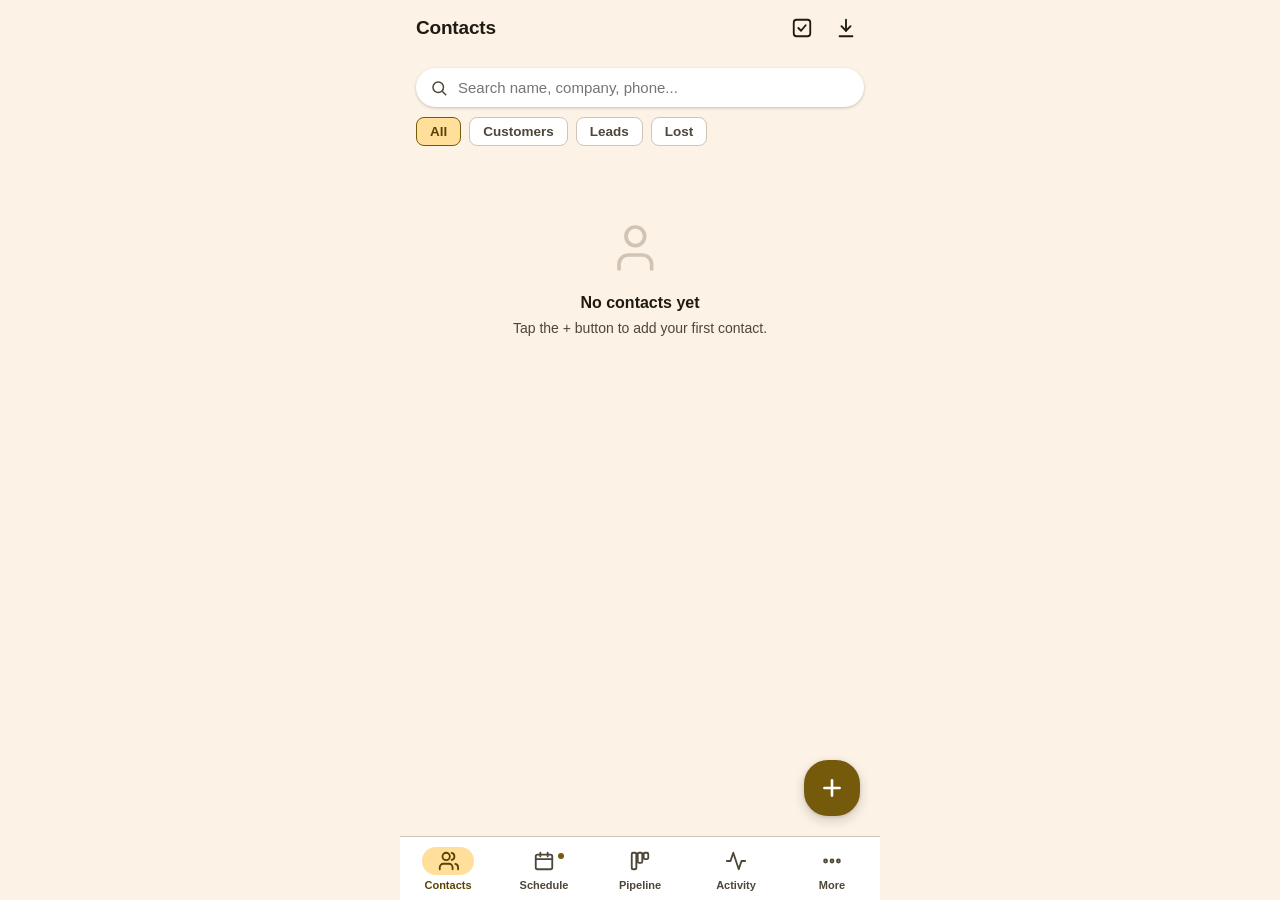
==== commit 666d1c12: "Add files via upload" ====
--- a/index.html
+++ b/index.html
@@ -15,11 +15,24 @@
       document.documentElement.dir = "rtl";
     }
   } catch (e) { /* localStorage unavailable — falls back to English until DB loads */ }
+
+  // Same instant-paint trick for color scheme: without this, a Dark-mode
+  // user would see a flash of the light theme on every launch while
+  // Settings (in IndexedDB) loads asynchronously in js/app.js.
+  try {
+    var theme = localStorage.getItem("crm-theme"); // "light" | "dark" | null (= follow system)
+    if (theme === "light" || theme === "dark") {
+      document.documentElement.dataset.theme = theme;
+    }
+    var isDark = theme === "dark" || (theme !== "light" && window.matchMedia && window.matchMedia("(prefers-color-scheme: dark)").matches);
+    var meta = document.querySelector('meta[name="theme-color"]');
+    if (meta) meta.setAttribute("content", isDark ? "#17130b" : "#fcf2e5");
+  } catch (e) { /* falls back to the static light theme-color below until Settings loads */ }
 })();
 </script>
 <meta name="viewport" content="width=device-width, initial-scale=1, viewport-fit=cover, maximum-scale=1" />
 <title>Cyberomeda CRM</title>
-<meta name="theme-color" content="#115F45" />
+<meta name="theme-color" content="#fcf2e5" />
 <meta name="description" content="Offline-first CRM for managing contacts, leads and customers." />
 <link rel="manifest" href="manifest.json" />
 <link rel="apple-touch-icon" href="icons/icon-192.png" />
@@ -114,6 +127,15 @@
   <section class="view" id="view-more" hidden>
     <header class="header"><h1 data-i18n="more_title">More</h1></header>
     <div class="more-section">
+      <p class="section-title" data-i18n="section_appearance">Appearance</p>
+      <div class="more-card" style="padding:10px 12px">
+        <p style="font-size:12.5px;color:var(--text-muted);margin:2px 2px 8px" data-i18n="label_theme_mode">Color scheme</p>
+        <div class="segmented" id="theme-mode-toggle" style="width:100%">
+          <button type="button" class="sel-weekday" data-theme="light" data-i18n="theme_light">Light</button>
+          <button type="button" class="sel-weekday active" data-theme="system" data-i18n="theme_system">System</button>
+          <button type="button" class="sel-weekday" data-theme="dark" data-i18n="theme_dark">Dark</button>
+        </div>
+      </div>
       <p class="section-title" data-i18n="section_language">Language</p>
       <div class="more-card" style="padding:10px 12px">
         <div class="segmented" id="lang-toggle" style="width:100%">
@@ -265,7 +287,7 @@
       <h1 data-i18n="detail_title">Contact</h1>
       <button class="icon-btn" id="btn-detail-edit"><svg viewBox="0 0 24 24" fill="none" stroke="currentColor" stroke-width="2" stroke-linecap="round" stroke-linejoin="round"><path d="M12 20h9"/><path d="M16.5 3.5a2.1 2.1 0 013 3L7 19l-4 1 1-4z"/></svg></button>
       <button class="icon-btn" id="btn-detail-save-to-phone" title="Save to phone" data-i18n-title="qa_save_to_phone"><svg viewBox="0 0 24 24" fill="none" stroke="currentColor" stroke-width="2" stroke-linecap="round" stroke-linejoin="round"><rect x="5" y="2" width="14" height="20" rx="2"/><path d="M9 18h6"/><path d="M12 7v6"/><path d="M9 10l3 3 3-3"/></svg></button>
-      <button class="icon-btn" id="btn-delete-contact" style="color:#F3C9C9" title="Delete contact" data-i18n-title="btn_delete_contact"><svg viewBox="0 0 24 24" fill="none" stroke="currentColor" stroke-width="2" stroke-linecap="round" stroke-linejoin="round"><path d="M3 6h18"/><path d="M8 6V4a2 2 0 012-2h4a2 2 0 012 2v2"/><path d="M19 6l-1 14a2 2 0 01-2 2H8a2 2 0 01-2-2L5 6"/><path d="M10 11v6M14 11v6"/></svg></button>
+      <button class="icon-btn" id="btn-delete-contact" style="color:var(--md-sys-color-error)" title="Delete contact" data-i18n-title="btn_delete_contact"><svg viewBox="0 0 24 24" fill="none" stroke="currentColor" stroke-width="2" stroke-linecap="round" stroke-linejoin="round"><path d="M3 6h18"/><path d="M8 6V4a2 2 0 012-2h4a2 2 0 012 2v2"/><path d="M19 6l-1 14a2 2 0 01-2 2H8a2 2 0 01-2-2L5 6"/><path d="M10 11v6M14 11v6"/></svg></button>
     </header>
     <div class="view">
       <div class="detail-hero" id="detail-hero"></div>
@@ -315,6 +337,7 @@
           <button type="button" class="sel-lost" data-cat="lost" data-i18n="cat_lost">Lost</button>
         </div>
       </div>
+      <div class="form-group"><label data-i18n="label_name_prefix">Prefix (optional)</label><input type="text" id="f-prefix" placeholder="e.g. Dr., Eng." data-i18n-ph="ph_name_prefix" /></div>
       <div class="form-group"><label data-i18n="label_first_name">First name</label><input type="text" id="f-first" /></div>
       <div class="form-group"><label data-i18n="label_last_name">Last name</label><input type="text" id="f-last" /></div>
 
@@ -322,6 +345,7 @@
         <div class="form-group" data-field="nickname"><label data-i18n="field_nickname">Nickname</label><input type="text" id="f-nickname" /></div>
         <div data-field="companyJobTitle">
           <div class="form-group"><label data-i18n="field_job_title">Job title</label><input type="text" id="f-jobtitle" /></div>
+          <div class="form-group"><label data-i18n="field_department">Department</label><input type="text" id="f-department" /></div>
           <div class="form-group"><label data-i18n="field_company">Company</label><input type="text" id="f-company" /></div>
         </div>
         <div class="form-group" data-field="phones"><label data-i18n="field_phones">Phone numbers</label><div id="f-phones"></div></div>
@@ -540,7 +564,7 @@
       <button class="icon-btn icon-back" id="btn-note-detail-back"><svg viewBox="0 0 24 24" fill="none" stroke="currentColor" stroke-width="2.2" stroke-linecap="round" stroke-linejoin="round"><path d="M15 18l-6-6 6-6"/></svg></button>
       <h1 data-i18n="note_detail_title">Note</h1>
       <button class="icon-btn" id="btn-note-detail-edit"><svg viewBox="0 0 24 24" fill="none" stroke="currentColor" stroke-width="2" stroke-linecap="round" stroke-linejoin="round"><path d="M12 20h9"/><path d="M16.5 3.5a2.1 2.1 0 013 3L7 19l-4 1 1-4z"/></svg></button>
-      <button class="icon-btn" id="btn-note-detail-delete" style="color:#F3C9C9" title="Delete" data-i18n-title="delete_title"><svg viewBox="0 0 24 24" fill="none" stroke="currentColor" stroke-width="2" stroke-linecap="round" stroke-linejoin="round"><path d="M3 6h18"/><path d="M8 6V4a2 2 0 012-2h4a2 2 0 012 2v2"/><path d="M19 6l-1 14a2 2 0 01-2 2H8a2 2 0 01-2-2L5 6"/><path d="M10 11v6M14 11v6"/></svg></button>
+      <button class="icon-btn" id="btn-note-detail-delete" style="color:var(--md-sys-color-error)" title="Delete" data-i18n-title="delete_title"><svg viewBox="0 0 24 24" fill="none" stroke="currentColor" stroke-width="2" stroke-linecap="round" stroke-linejoin="round"><path d="M3 6h18"/><path d="M8 6V4a2 2 0 012-2h4a2 2 0 012 2v2"/><path d="M19 6l-1 14a2 2 0 01-2 2H8a2 2 0 01-2-2L5 6"/><path d="M10 11v6M14 11v6"/></svg></button>
     </header>
     <div class="view">
       <div id="note-detail-content" style="padding:14px 16px"></div>
@@ -641,8 +665,11 @@
       <div style="width:36px"></div>
     </header>
     <div class="view">
+      <div class="form-group"><label data-i18n="label_name_prefix">Prefix (optional)</label><input type="text" id="qr-manual-prefix" placeholder="e.g. Dr., Eng." data-i18n-ph="ph_name_prefix" /></div>
       <div class="form-group"><label data-i18n="label_first_name">First name</label><input type="text" id="qr-manual-first" /></div>
       <div class="form-group"><label data-i18n="label_last_name">Last name</label><input type="text" id="qr-manual-last" /></div>
+      <div class="form-group"><label data-i18n="field_job_title">Job title</label><input type="text" id="qr-manual-jobtitle" /></div>
+      <div class="form-group"><label data-i18n="field_department">Department</label><input type="text" id="qr-manual-department" /></div>
       <div class="form-group"><label data-i18n="label_company">Company</label><input type="text" id="qr-manual-company" /></div>
       <div class="form-group"><label data-i18n="label_phone">Phone</label><input type="tel" id="qr-manual-phone" /></div>
       <div class="form-group"><label data-i18n="label_email">Email</label><input type="email" id="qr-manual-email" /></div>
@@ -657,7 +684,8 @@
     <header class="header">
       <button class="icon-btn icon-back" id="btn-qr-view-back"><svg viewBox="0 0 24 24" fill="none" stroke="currentColor" stroke-width="2.2" stroke-linecap="round" stroke-linejoin="round"><path d="M15 18l-6-6 6-6"/></svg></button>
       <h1 id="qr-view-label" data-i18n="qr_code_fallback">QR code</h1>
-      <button class="icon-btn" id="btn-qr-view-delete" style="color:#F3C9C9" title="Delete" data-i18n-title="delete_title"><svg viewBox="0 0 24 24" fill="none" stroke="currentColor" stroke-width="2" stroke-linecap="round" stroke-linejoin="round"><path d="M3 6h18"/><path d="M8 6V4a2 2 0 012-2h4a2 2 0 012 2v2"/><path d="M19 6l-1 14a2 2 0 01-2 2H8a2 2 0 01-2-2L5 6"/></svg></button>
+      <button class="icon-btn" id="btn-qr-view-edit-title"><svg viewBox="0 0 24 24" fill="none" stroke="currentColor" stroke-width="2" stroke-linecap="round" stroke-linejoin="round"><path d="M12 20h9"/><path d="M16.5 3.5a2.1 2.1 0 013 3L7 19l-4 1 1-4z"/></svg></button>
+      <button class="icon-btn" id="btn-qr-view-delete" style="color:var(--md-sys-color-error)" title="Delete" data-i18n-title="delete_title"><svg viewBox="0 0 24 24" fill="none" stroke="currentColor" stroke-width="2" stroke-linecap="round" stroke-linejoin="round"><path d="M3 6h18"/><path d="M8 6V4a2 2 0 012-2h4a2 2 0 012 2v2"/><path d="M19 6l-1 14a2 2 0 01-2 2H8a2 2 0 01-2-2L5 6"/></svg></button>
     </header>
     <div class="view">
       <div class="qr-canvas-wrap">
@@ -668,6 +696,8 @@
         <button class="btn-secondary" id="btn-qr-download" style="flex:1" data-i18n="btn_download">Download</button>
         <button class="btn-primary" id="btn-qr-share" style="flex:1" data-i18n="btn_share">Share</button>
       </div>
+      <p class="section-title" style="margin:18px 16px 6px" data-i18n="qr_details_title">What's inside this QR code</p>
+      <div id="qr-view-details" class="field-list"></div>
     </div>
   </div>
 
@@ -681,12 +711,32 @@
       <div style="width:36px"></div>
     </header>
     <div class="view">
-      <p class="hint-text" style="margin:14px 16px" data-i18n="hint_field_picker">Name is always included. Pick anything else to include.</p>
+      <p class="hint-text" style="margin:14px 16px" data-i18n="hint_field_picker">Choose which fields to include, and in what order they'll appear.</p>
       <div style="display:flex;gap:8px;padding:0 16px 10px">
         <button type="button" class="btn-secondary" id="fp-select-all" style="flex:1;padding:8px" data-i18n="btn_select_all">Select all</button>
         <button type="button" class="btn-secondary" id="fp-select-none" style="flex:1;padding:8px" data-i18n="btn_select_none">None</button>
       </div>
       <div id="field-picker-list" style="padding:4px 16px"></div>
+      <div id="fp-qr-extras" hidden>
+        <p class="section-title" style="margin:18px 16px 6px" data-i18n="qr_options_title">QR code options</p>
+        <div class="form-group"><label data-i18n="qr_title_label">Title</label><input type="text" id="fp-qr-title" placeholder="e.g. Amir - Work card" data-i18n-ph="ph_qr_title" /></div>
+        <div class="form-group">
+          <label data-i18n="qr_logo_label">Logo</label>
+          <div id="fp-qr-logo-none" class="more-row" style="cursor:pointer">
+            <svg viewBox="0 0 24 24" fill="none" stroke="currentColor" stroke-width="2" stroke-linecap="round" stroke-linejoin="round"><rect x="3" y="3" width="18" height="18" rx="2"/><circle cx="9" cy="9" r="2"/><path d="M21 15l-5-5L5 21"/></svg>
+            <div class="txt"><p class="t" data-i18n="btn_add_logo">Add a logo</p><p class="s" data-i18n="hint_qr_logo">Shown in the center of the QR code</p></div>
+          </div>
+          <div id="fp-qr-logo-set" class="more-row" hidden>
+            <img id="fp-qr-logo-thumb" src="" style="width:36px;height:36px;border-radius:8px;object-fit:contain;background:var(--surface);border:1px solid var(--border)" />
+            <div class="txt"><p class="t" data-i18n="qr_logo_current">Logo set</p><p class="s" data-i18n="hint_qr_logo_change">Tap to change</p></div>
+          </div>
+          <input type="file" id="fp-qr-logo-file" accept="image/*" hidden />
+          <label style="display:flex;align-items:center;justify-content:space-between;gap:10px;padding:10px 2px 2px;cursor:pointer">
+            <span style="font-size:13.5px;color:var(--text-muted)" data-i18n="qr_include_logo_toggle">Include logo in this QR code</span>
+            <input type="checkbox" id="fp-qr-use-logo" class="fs-toggle-input" />
+          </label>
+        </div>
+      </div>
       <div class="form-actions">
         <button class="btn-primary" id="btn-field-picker-confirm" style="width:100%" data-i18n="btn_continue">Continue</button>
       </div>
@@ -736,7 +786,7 @@
       <button class="icon-btn icon-back" id="btn-ev-detail-back"><svg viewBox="0 0 24 24" fill="none" stroke="currentColor" stroke-width="2.2" stroke-linecap="round" stroke-linejoin="round"><path d="M15 18l-6-6 6-6"/></svg></button>
       <h1 data-i18n="event_detail_title">Details</h1>
       <button class="icon-btn" id="btn-ev-detail-edit"><svg viewBox="0 0 24 24" fill="none" stroke="currentColor" stroke-width="2" stroke-linecap="round" stroke-linejoin="round"><path d="M12 20h9"/><path d="M16.5 3.5a2.1 2.1 0 013 3L7 19l-4 1 1-4z"/></svg></button>
-      <button class="icon-btn" id="btn-ev-detail-delete" style="color:#F3C9C9" title="Delete" data-i18n-title="delete_title"><svg viewBox="0 0 24 24" fill="none" stroke="currentColor" stroke-width="2" stroke-linecap="round" stroke-linejoin="round"><path d="M3 6h18"/><path d="M8 6V4a2 2 0 012-2h4a2 2 0 012 2v2"/><path d="M19 6l-1 14a2 2 0 01-2 2H8a2 2 0 01-2-2L5 6"/><path d="M10 11v6M14 11v6"/></svg></button>
+      <button class="icon-btn" id="btn-ev-detail-delete" style="color:var(--md-sys-color-error)" title="Delete" data-i18n-title="delete_title"><svg viewBox="0 0 24 24" fill="none" stroke="currentColor" stroke-width="2" stroke-linecap="round" stroke-linejoin="round"><path d="M3 6h18"/><path d="M8 6V4a2 2 0 012-2h4a2 2 0 012 2v2"/><path d="M19 6l-1 14a2 2 0 01-2 2H8a2 2 0 01-2-2L5 6"/><path d="M10 11v6M14 11v6"/></svg></button>
     </header>
     <div class="view">
       <div id="event-detail-content"></div>
--- a/css/styles.css
+++ b/css/styles.css
@@ -1,35 +1,261 @@
 :root {
-  /* Brand — emerald/jade. --navy/--blue names are kept from earlier phases
-     (every component already references these via var(), so repointing the
-     values here re-themes the whole app); the names no longer match the
-     literal hues, but renaming ~30 call sites for a label-only change
-     wasn't worth the risk of missing one. */
-  --navy: #115F45;        /* deep emerald — header, hero, toast, dark surfaces */
-  --navy-dark: #0B4433;   /* darkest emerald — toast background */
-  --blue: #10845D;        /* vivid emerald — primary actions: FAB, primary buttons, active nav, accents */
-  --blue-soft: #D7F4EA;   /* pale mint — tonal backgrounds (soft buttons, chips, tags) */
-  --on-primary-soft: #0B4433; /* dark emerald text for use on --blue-soft backgrounds */
-  --bg: #F6F8F7;
-  --surface: #FFFFFF;
-  --text: #1D2B26;
-  --text-muted: #64716C;
-  --border: #E2E9E6;
-  /* Category colors are deliberately distinct hues from the emerald brand
-     color above, so a "Customer" badge never reads as a generic primary
-     action button. */
-  --customer: #0068B3;
-  --customer-soft: #E5F2FB;
-  --lead: #C97C1F;
-  --lead-soft: #FBF0E3;
-  --lost: #8A93A3;
-  --lost-soft: #EEF0F3;
-  --radius-lg: 20px;
-  --radius-md: 14px;
-  --radius-sm: 10px;
-  --shadow: 0 1px 2px rgba(10, 40, 30, 0.06), 0 6px 20px rgba(10, 40, 30, 0.08);
-  --elevation-1: 0 1px 2px rgba(10, 40, 30, 0.06), 0 2px 8px rgba(10, 40, 30, 0.07);
+  /* ====================================================================
+     MATERIAL 3 DESIGN TOKENS
+     Regenerate the color roles below with: cd m3-theme && node gen_both.js
+     (seed #8C7B57, @material/material-color-utilities, SchemeTonalSpot).
+     Changing the whole app's color theme in the future = changing SEED
+     in that script and pasting the new light/dark values back in here —
+     nothing else in this file should ever need to change for a recolor.
+     ==================================================================== */
+
+  /* ---- Color roles: LIGHT (default) ---- */
+  --md-sys-color-primary: #765a0b;
+  --md-sys-color-on-primary: #ffffff;
+  --md-sys-color-primary-container: #ffdf9a;
+  --md-sys-color-on-primary-container: #5a4300;
+  --md-sys-color-inverse-primary: #e7c26c;
+
+  --md-sys-color-secondary: #6b5d3f;
+  --md-sys-color-on-secondary: #ffffff;
+  --md-sys-color-secondary-container: #f4e0bb;
+  --md-sys-color-on-secondary-container: #52452a;
+
+  --md-sys-color-tertiary: #496548;
+  --md-sys-color-on-tertiary: #ffffff;
+  --md-sys-color-tertiary-container: #cbebc5;
+  --md-sys-color-on-tertiary-container: #324d31;
+
+  --md-sys-color-error: #ba1a1a;
+  --md-sys-color-on-error: #ffffff;
+  --md-sys-color-error-container: #ffdad6;
+  --md-sys-color-on-error-container: #93000a;
+
+  --md-sys-color-surface: #fff8f2;
+  --md-sys-color-on-surface: #1f1b13;
+  --md-sys-color-surface-dim: #e2d9cc;
+  --md-sys-color-surface-bright: #fff8f2;
+  --md-sys-color-surface-container-lowest: #ffffff;
+  --md-sys-color-surface-container-low: #fcf2e5;
+  --md-sys-color-surface-container: #f6eddf;
+  --md-sys-color-surface-container-high: #f0e7d9;
+  --md-sys-color-surface-container-highest: #ebe1d4;
+  --md-sys-color-surface-variant: #ece1cf;
+  --md-sys-color-on-surface-variant: #4d4639;
+
+  --md-sys-color-outline: #7e7667;
+  --md-sys-color-outline-variant: #d0c5b4;
+  --md-sys-color-inverse-surface: #353027;
+  --md-sys-color-inverse-on-surface: #f9efe2;
+  --md-sys-color-scrim: #000000;
+  --md-sys-color-shadow: #000000;
+
+  /* "Extended" colors: domain-specific meaning (contact category), not
+     core M3 UI-action roles — M3 explicitly allows named colors outside
+     primary/secondary/tertiary for exactly this. Tone pairing (container
+     ~90-95, on-container ~15-25) follows the same M3 container convention
+     as the roles above, so they read as part of the same system. */
+  --md-extended-customer: #0068b3;
+  --md-extended-on-customer: #ffffff;
+  --md-extended-customer-container: #e5f2fb;
+  --md-extended-on-customer-container: #003354;
+  --md-extended-lead: #8a5a00;
+  --md-extended-on-lead: #ffffff;
+  --md-extended-lead-container: #fbf0e3;
+  --md-extended-on-lead-container: #3d2800;
+  --md-extended-lost: #5c6470;
+  --md-extended-on-lost: #ffffff;
+  --md-extended-lost-container: #eef0f3;
+  --md-extended-on-lost-container: #272e38;
+  --md-extended-accent-container: #efedfa;
+  --md-extended-on-accent-container: #6b5fb3;
+
+  /* ---- Shape (M3 Expressive scale) ---- */
+  --md-sys-shape-corner-none: 0px;
+  --md-sys-shape-corner-extra-small: 4px;
+  --md-sys-shape-corner-small: 8px;
+  --md-sys-shape-corner-medium: 16px;
+  --md-sys-shape-corner-large: 24px;
+  --md-sys-shape-corner-extra-large: 32px;
+  --md-sys-shape-corner-full: 999px;
+
+  /* ---- Elevation (dual umbra+penumbra shadows, M3-style) ---- */
+  --md-sys-elevation-level0: none;
+  --md-sys-elevation-level1: 0 1px 2px rgba(0,0,0,0.10), 0 1px 3px 1px rgba(0,0,0,0.08);
+  --md-sys-elevation-level2: 0 1px 2px rgba(0,0,0,0.12), 0 2px 6px 2px rgba(0,0,0,0.09);
+  --md-sys-elevation-level3: 0 1px 3px rgba(0,0,0,0.14), 0 4px 8px 3px rgba(0,0,0,0.10);
+  --md-sys-elevation-level4: 0 2px 3px rgba(0,0,0,0.14), 0 6px 10px 4px rgba(0,0,0,0.10);
+  --md-sys-elevation-level5: 0 4px 4px rgba(0,0,0,0.14), 0 8px 12px 6px rgba(0,0,0,0.10);
+
+  /* ---- Typography (Roboto is Android's own system font — referencing
+     it by name costs nothing offline; it's already on the device) ---- */
+  --md-ref-font: "Roboto", -apple-system, BlinkMacSystemFont, "Segoe UI", Arial, sans-serif;
+  --md-sys-typescale-display-large: 500 34px/40px var(--md-ref-font);
+  --md-sys-typescale-headline-large: 500 26px/32px var(--md-ref-font);
+  --md-sys-typescale-headline-medium: 500 22px/28px var(--md-ref-font);
+  --md-sys-typescale-headline-small: 500 20px/26px var(--md-ref-font);
+  --md-sys-typescale-title-large: 500 18px/24px var(--md-ref-font);
+  --md-sys-typescale-title-medium: 500 15px/22px var(--md-ref-font);
+  --md-sys-typescale-title-small: 600 13px/18px var(--md-ref-font);
+  --md-sys-typescale-body-large: 400 15.5px/22px var(--md-ref-font);
+  --md-sys-typescale-body-medium: 400 13.5px/19px var(--md-ref-font);
+  --md-sys-typescale-body-small: 400 12px/16px var(--md-ref-font);
+  --md-sys-typescale-label-large: 500 13.5px/19px var(--md-ref-font);
+  --md-sys-typescale-label-medium: 500 12px/16px var(--md-ref-font);
+  --md-sys-typescale-label-small: 500 11px/15px var(--md-ref-font);
+
+  /* ---- Legacy aliases ----
+     Every component rule below still reads --navy/--blue/--bg/etc, not
+     the --md-sys-* tokens above. Pointing the old names at the new
+     tokens re-themes and dark-mode-enables the whole app in one pass;
+     each screen still gets migrated to real M3 shapes/components on its
+     own turn, but none of them are miscolored or light-only in the
+     meantime. Safe to delete once every rule references tokens directly. */
+  --navy: var(--md-sys-color-primary);
+  --navy-dark: var(--md-sys-color-inverse-surface);
+  --blue: var(--md-sys-color-primary);
+  --blue-soft: var(--md-sys-color-primary-container);
+  --on-primary-soft: var(--md-sys-color-on-primary-container);
+  --bg: var(--md-sys-color-surface-container-low);
+  --surface: var(--md-sys-color-surface-container-lowest);
+  --text: var(--md-sys-color-on-surface);
+  --text-muted: var(--md-sys-color-on-surface-variant);
+  --border: var(--md-sys-color-outline-variant);
+  --customer: var(--md-extended-customer);
+  --customer-soft: var(--md-extended-customer-container);
+  --lead: var(--md-extended-lead);
+  --lead-soft: var(--md-extended-lead-container);
+  --lost: var(--md-extended-lost);
+  --lost-soft: var(--md-extended-lost-container);
+  --radius-lg: var(--md-sys-shape-corner-large);
+  --radius-md: var(--md-sys-shape-corner-medium);
+  --radius-sm: var(--md-sys-shape-corner-small);
+  --shadow: var(--md-sys-elevation-level3);
+  --elevation-1: var(--md-sys-elevation-level1);
   --nav-h: 64px;
   --header-h: 56px;
+}
+
+/* ---- Color roles: DARK ----
+   Applied when the user explicitly picks Dark in Settings, OR when
+   they've left it on System and the OS is in dark mode. Same seed,
+   same algorithm, dark tone mapping — not a separate hand-tuned palette,
+   so it can never drift out of sync with the light one. Two rules
+   because CSS has no way to share a block between a plain selector and
+   an @media query — the values are intentionally identical in both. */
+:root[data-theme="dark"] {
+  --md-sys-color-primary: #e7c26c;
+  --md-sys-color-on-primary: #3f2e00;
+  --md-sys-color-primary-container: #5a4300;
+  --md-sys-color-on-primary-container: #ffdf9a;
+  --md-sys-color-inverse-primary: #765a0b;
+
+  --md-sys-color-secondary: #d7c4a0;
+  --md-sys-color-on-secondary: #3a2f15;
+  --md-sys-color-secondary-container: #52452a;
+  --md-sys-color-on-secondary-container: #f4e0bb;
+
+  --md-sys-color-tertiary: #afcfab;
+  --md-sys-color-on-tertiary: #1c361d;
+  --md-sys-color-tertiary-container: #324d31;
+  --md-sys-color-on-tertiary-container: #cbebc5;
+
+  --md-sys-color-error: #ffb4ab;
+  --md-sys-color-on-error: #690005;
+  --md-sys-color-error-container: #93000a;
+  --md-sys-color-on-error-container: #ffdad6;
+
+  --md-sys-color-surface: #17130b;
+  --md-sys-color-on-surface: #ebe1d4;
+  --md-sys-color-surface-dim: #17130b;
+  --md-sys-color-surface-bright: #3e392f;
+  --md-sys-color-surface-container-lowest: #110e07;
+  --md-sys-color-surface-container-low: #1f1b13;
+  --md-sys-color-surface-container: #231f17;
+  --md-sys-color-surface-container-high: #2e2921;
+  --md-sys-color-surface-container-highest: #39342b;
+  --md-sys-color-surface-variant: #4d4639;
+  --md-sys-color-on-surface-variant: #d0c5b4;
+
+  --md-sys-color-outline: #999080;
+  --md-sys-color-outline-variant: #4d4639;
+  --md-sys-color-inverse-surface: #ebe1d4;
+  --md-sys-color-inverse-on-surface: #353027;
+  --md-sys-color-scrim: #000000;
+  --md-sys-color-shadow: #000000;
+
+  --md-extended-customer: #9ecaff;
+  --md-extended-on-customer: #003354;
+  --md-extended-customer-container: #00497a;
+  --md-extended-on-customer-container: #d1e4ff;
+  --md-extended-lead: #ffb951;
+  --md-extended-on-lead: #452b00;
+  --md-extended-lead-container: #633f00;
+  --md-extended-on-lead-container: #ffddb1;
+  --md-extended-lost: #c4c6d4;
+  --md-extended-on-lost: #2e3038;
+  --md-extended-lost-container: #444650;
+  --md-extended-on-lost-container: #e0e2f0;
+  --md-extended-accent-container: #4a3f7a;
+  --md-extended-on-accent-container: #d6cff5;
+}
+
+@media (prefers-color-scheme: dark) {
+  :root:not([data-theme="light"]) {
+    --md-sys-color-primary: #e7c26c;
+    --md-sys-color-on-primary: #3f2e00;
+    --md-sys-color-primary-container: #5a4300;
+    --md-sys-color-on-primary-container: #ffdf9a;
+    --md-sys-color-inverse-primary: #765a0b;
+
+    --md-sys-color-secondary: #d7c4a0;
+    --md-sys-color-on-secondary: #3a2f15;
+    --md-sys-color-secondary-container: #52452a;
+    --md-sys-color-on-secondary-container: #f4e0bb;
+
+    --md-sys-color-tertiary: #afcfab;
+    --md-sys-color-on-tertiary: #1c361d;
+    --md-sys-color-tertiary-container: #324d31;
+    --md-sys-color-on-tertiary-container: #cbebc5;
+
+    --md-sys-color-error: #ffb4ab;
+    --md-sys-color-on-error: #690005;
+    --md-sys-color-error-container: #93000a;
+    --md-sys-color-on-error-container: #ffdad6;
+
+    --md-sys-color-surface: #17130b;
+    --md-sys-color-on-surface: #ebe1d4;
+    --md-sys-color-surface-dim: #17130b;
+    --md-sys-color-surface-bright: #3e392f;
+    --md-sys-color-surface-container-lowest: #110e07;
+    --md-sys-color-surface-container-low: #1f1b13;
+    --md-sys-color-surface-container: #231f17;
+    --md-sys-color-surface-container-high: #2e2921;
+    --md-sys-color-surface-container-highest: #39342b;
+    --md-sys-color-surface-variant: #4d4639;
+    --md-sys-color-on-surface-variant: #d0c5b4;
+
+    --md-sys-color-outline: #999080;
+    --md-sys-color-outline-variant: #4d4639;
+    --md-sys-color-inverse-surface: #ebe1d4;
+    --md-sys-color-inverse-on-surface: #353027;
+    --md-sys-color-scrim: #000000;
+    --md-sys-color-shadow: #000000;
+
+    --md-extended-customer: #9ecaff;
+    --md-extended-on-customer: #003354;
+    --md-extended-customer-container: #00497a;
+    --md-extended-on-customer-container: #d1e4ff;
+    --md-extended-lead: #ffb951;
+    --md-extended-on-lead: #452b00;
+    --md-extended-lead-container: #633f00;
+    --md-extended-on-lead-container: #ffddb1;
+    --md-extended-lost: #c4c6d4;
+    --md-extended-on-lost: #2e3038;
+    --md-extended-lost-container: #444650;
+    --md-extended-on-lost-container: #e0e2f0;
+    --md-extended-accent-container: #4a3f7a;
+    --md-extended-on-accent-container: #d6cff5;
+  }
 }
 
 * { box-sizing: border-box; }
@@ -86,6 +312,10 @@
 }
 
 /* ---------- Header ---------- */
+/* Neutral, blended with the page — not a bold color block. This matches
+   how stock Google apps (Contacts, Gmail, Photos) actually build their top
+   app bars: color lives in the FAB, active nav state, and chips, not the
+   chrome/frame itself. */
 .header {
   height: var(--header-h);
   min-height: var(--header-h);
@@ -93,8 +323,8 @@
   align-items: center;
   gap: 8px;
   padding: 0 16px;
-  background: var(--navy);
-  color: #fff;
+  background: var(--bg);
+  color: var(--text);
   position: sticky;
   top: 0;
   z-index: 20;
@@ -111,11 +341,11 @@
   display: flex; align-items: center; justify-content: center;
   background: transparent;
   border: none;
-  color: #fff;
+  color: var(--text);
   border-radius: 999px;
   cursor: pointer;
 }
-.icon-btn:active { background: rgba(255,255,255,0.15); }
+.icon-btn:active { background: color-mix(in srgb, var(--text) 12%, transparent); }
 .icon-btn svg { width: 22px; height: 22px; }
 /* This app sets `hidden` on several .icon-btn elements to toggle their
    visibility (e.g. the select-mode action buttons) — but .icon-btn's own
@@ -188,18 +418,18 @@
 }
 .calendar-day.other-month { color: var(--text-muted); opacity: 0.4; }
 .calendar-day.today { font-weight: 800; color: var(--blue); }
-.calendar-day.selected { background: var(--blue); color: #fff; }
+.calendar-day.selected { background: var(--blue); color: var(--md-sys-color-on-primary); }
 .calendar-day .cal-dot {
   position: absolute; bottom: 4px; left: 50%; transform: translateX(-50%);
   width: 4px; height: 4px; border-radius: 50%; background: var(--blue);
 }
-.calendar-day.selected .cal-dot { background: #fff; }
+.calendar-day.selected .cal-dot { background: var(--md-sys-color-on-primary); }
 .chip {
   border: 1px solid var(--border);
   background: var(--surface);
   color: var(--text-muted);
   padding: 6px 13px;
-  border-radius: 999px;
+  border-radius: var(--md-sys-shape-corner-small);
   font-size: 13.5px;
   font-weight: 550;
   white-space: nowrap;
@@ -221,7 +451,7 @@
   cursor: pointer;
   box-shadow: var(--elevation-1);
 }
-.contact-row:active { background: #FAFBFD; }
+.contact-row:active { background: var(--md-sys-color-surface-container-high); }
 .avatar {
   width: 42px; height: 42px;
   border-radius: 50%;
@@ -239,8 +469,9 @@
 .badge {
   font-size: 11.5px;
   font-weight: 650;
-  padding: 3px 8px;
+  padding: 2px 8px;
   border-radius: 999px;
+  border: 1px solid color-mix(in srgb, currentColor 35%, transparent);
   flex-shrink: 0;
 }
 .badge.customer { background: var(--customer-soft); color: var(--customer); }
@@ -261,13 +492,13 @@
   position: absolute;
   right: 20px;
   bottom: calc(var(--nav-h) + 20px);
-  width: 54px; height: 54px;
-  border-radius: 50%;
+  width: 56px; height: 56px;
+  border-radius: var(--md-sys-shape-corner-large);
   background: var(--blue);
   border: none;
-  color: #fff;
+  color: var(--md-sys-color-on-primary);
   display: flex; align-items: center; justify-content: center;
-  box-shadow: 0 6px 16px rgba(16, 132, 93, 0.4);
+  box-shadow: var(--md-sys-elevation-level3);
   cursor: pointer;
   z-index: 15;
 }
@@ -275,7 +506,7 @@
    bottom nav to leave room for, so this sits closer to the edge. */
 .screen-fab { bottom: 20px; }
 .fab svg { width: 26px; height: 26px; }
-.fab:active { background: #0D6C4C; }
+.fab:active { filter: brightness(0.92); }
 
 /* ---------- Bottom nav ---------- */
 .bottom-nav {
@@ -334,37 +565,43 @@
 .screen .view { padding-bottom: 24px; }
 
 .detail-hero {
-  background: var(--navy);
-  color: #fff;
+  background: var(--bg);
+  color: var(--text);
   padding: 18px 20px 22px;
+  border-bottom: 1px solid var(--md-sys-color-outline-variant);
 }
 .detail-hero .avatar { width: 56px; height: 56px; font-size: 19px; margin-bottom: 10px; flex-shrink: 0; }
 .detail-hero h2 { margin: 0 0 3px; font-size: 20px; }
-.detail-hero p { margin: 0; opacity: 0.85; font-size: 13.5px; }
+.detail-hero p { margin: 0; color: var(--text-muted); font-size: 13.5px; }
 .hero-top { display: flex; align-items: flex-start; gap: 12px; }
 .hero-name-block { flex: 1; min-width: 0; padding-top: 2px; }
 .hero-name-row { display: flex; align-items: center; gap: 8px; flex-wrap: wrap; }
 .hero-name-row h2 { margin: 0; }
 .hero-badge {
+  /* Deliberately no color/background here — falls through to the
+     category-specific .badge.customer/.lead/.lost rules below, so the
+     chip reads as "this contact's category" (like the reference
+     screenshot's colored "Your info" chip) rather than a generic
+     translucent overlay, now that it isn't sitting on a solid-color header. */
   display: inline-block;
-  background: rgba(255, 255, 255, 0.2); color: #fff; border: 1px solid rgba(255, 255, 255, 0.35);
   font-size: 11.5px; font-weight: 650; padding: 3px 10px; border-radius: 999px; flex-shrink: 0;
 }
-.hero-nickname { margin: 3px 0 0; font-size: 13px; opacity: 0.75; font-style: italic; }
+.hero-nickname { margin: 3px 0 0; font-size: 13px; color: var(--text-muted); font-style: italic; }
 .hero-tags { margin-top: 8px; }
 .hero-address-row {
   display: flex; align-items: center; gap: 10px; margin-top: 14px; flex-wrap: wrap;
 }
 .hero-address-text {
   display: inline-flex; align-items: center; gap: 6px; flex: 1; min-width: 120px;
-  font-size: 13.5px; opacity: 0.92;
-}
-.hero-address-text svg { width: 16px; height: 16px; flex-shrink: 0; opacity: 0.85; }
+  font-size: 13.5px; color: var(--text-muted);
+}
+.hero-address-text svg { width: 16px; height: 16px; flex-shrink: 0; }
 .hero-directions-btn {
   display: inline-flex; align-items: center; gap: 6px; flex-shrink: 0;
   padding: 8px 14px;
-  background: rgba(255, 255, 255, 0.16); border: 1px solid rgba(255, 255, 255, 0.3);
-  color: #fff; border-radius: 999px; font-size: 12.5px; font-weight: 650;
+  background: var(--blue-soft);
+  border: none;
+  color: var(--on-primary-soft); border-radius: 999px; font-size: 12.5px; font-weight: 650;
   text-decoration: none; cursor: pointer;
 }
 .hero-directions-btn svg { width: 15px; height: 15px; flex-shrink: 0; }
@@ -457,7 +694,7 @@
 
 /* ---------- Bottom sheet (expanded note view) ---------- */
 .bottom-sheet-backdrop {
-  position: fixed; inset: 0; background: rgba(10, 20, 16, 0.45);
+  position: fixed; inset: 0; background: color-mix(in srgb, var(--md-sys-color-scrim) 45%, transparent);
   z-index: 70; opacity: 0; pointer-events: none; transition: opacity 0.2s ease;
 }
 .bottom-sheet-backdrop.show { opacity: 1; pointer-events: auto; }
@@ -466,8 +703,8 @@
   transform: translateX(-50%) translateY(100%);
   width: 100%; max-width: 480px; max-height: 75vh;
   background: var(--surface);
-  border-radius: 22px 22px 0 0;
-  box-shadow: 0 -6px 24px rgba(10, 40, 30, 0.18);
+  border-radius: var(--md-sys-shape-corner-extra-large) var(--md-sys-shape-corner-extra-large) 0 0;
+  box-shadow: var(--md-sys-elevation-level3);
   z-index: 71;
   display: flex; flex-direction: column;
   padding: 8px 20px calc(20px + env(safe-area-inset-bottom, 0px));
@@ -516,14 +753,15 @@
 .btn-danger {
   width: 100%;
   padding: 12px;
-  border-radius: var(--radius-md);
-  border: 1px solid #F3C9C9;
-  background: #FDF1F1;
-  color: #B3261E;
+  border-radius: var(--md-sys-shape-corner-full);
+  border: none;
+  background: var(--md-sys-color-error-container);
+  color: var(--md-sys-color-on-error-container);
   font-weight: 650;
   font-size: 14.5px;
   cursor: pointer;
 }
+.btn-danger:active { filter: brightness(0.95); }
 
 /* ---------- Form ---------- */
 .form-group { padding: 4px 16px; margin-bottom: 4px; }
@@ -537,20 +775,48 @@
 .form-group input[type=text],
 .form-group input[type=tel],
 .form-group input[type=email],
+.form-group input[type=number],
+.form-group input[type=date],
+.form-group input[type=time],
 .form-group textarea {
   width: 100%;
-  border: 1px solid var(--border);
-  border-radius: var(--radius-md);
+  border: 1px solid var(--md-sys-color-outline);
+  border-radius: var(--md-sys-shape-corner-extra-small);
   padding: 11px 13px;
   font-size: 15px;
-  background: var(--surface);
+  background: transparent;
   color: var(--text);
+  transition: border-color 0.15s ease;
+}
+.form-group input[type=text]:focus,
+.form-group input[type=tel]:focus,
+.form-group input[type=email]:focus,
+.form-group input[type=number]:focus,
+.form-group input[type=date]:focus,
+.form-group input[type=time]:focus,
+.form-group textarea:focus {
+  outline: none;
+  border-color: var(--blue);
+  border-width: 2px;
+  padding: 10px 12px;
 }
 .form-group textarea { min-height: 80px; resize: vertical; }
+#ev-contact {
+  appearance: none;
+  -webkit-appearance: none;
+  width: 100%;
+  border: 1px solid var(--md-sys-color-outline);
+  border-radius: var(--md-sys-shape-corner-extra-small);
+  padding: 11px 30px 11px 13px;
+  font-size: 15px;
+  background: transparent url("data:image/svg+xml,%3Csvg xmlns='http://www.w3.org/2000/svg' viewBox='0 0 24 24' fill='none' stroke='%234d4639' stroke-width='2.2' stroke-linecap='round' stroke-linejoin='round'%3E%3Cpath d='M6 9l6 6 6-6'/%3E%3C/svg%3E") no-repeat right 12px center / 16px 16px;
+  color: var(--text);
+  cursor: pointer;
+}
 .segmented {
   display: flex;
-  border: 1px solid var(--border);
-  border-radius: var(--radius-md);
+  border: 1px solid var(--md-sys-color-outline-variant);
+  border-radius: var(--md-sys-shape-corner-full);
   overflow: hidden;
 }
 .segmented button {
@@ -562,16 +828,16 @@
   font-weight: 600;
   color: var(--text-muted);
   cursor: pointer;
-  border-right: 1px solid var(--border);
+  border-right: 1px solid var(--md-sys-color-outline-variant);
 }
 .segmented button:last-child { border-right: none; }
 .segmented button.sel-customer.active { background: var(--customer-soft); color: var(--customer); }
 .segmented button.sel-lead.active { background: var(--lead-soft); color: var(--lead); }
 .segmented button.sel-lost.active { background: var(--lost-soft); color: var(--lost); }
-.segmented button.sel-task.active { background: #EFEDFA; color: #6B5FB3; }
+.segmented button.sel-task.active { background: var(--md-extended-accent-container); color: var(--md-extended-on-accent-container); }
 .segmented button.sel-meeting.active { background: var(--blue-soft); color: var(--blue); }
 .segmented button.sel-note.active { background: var(--blue-soft); color: var(--blue); }
-.segmented button.sel-call.active { background: #EFEDFA; color: #6B5FB3; }
+.segmented button.sel-call.active { background: var(--md-extended-accent-container); color: var(--md-extended-on-accent-container); }
 .segmented button.sel-text.active { background: var(--blue-soft); color: var(--blue); }
 .segmented button.sel-voice.active { background: var(--lead-soft); color: var(--lead); }
 .segmented button.sel-lang-en.active,
@@ -586,29 +852,28 @@
   font-size: 14px; font-weight: 550; color: var(--text);
   cursor: pointer;
 }
-.checkbox-label input[type=checkbox] { width: 18px; height: 18px; accent-color: var(--blue); }
 
 .form-actions { padding: 20px 16px 8px; display: flex; gap: 10px; }
 .btn-primary {
   flex: 1;
   background: var(--blue);
-  color: #fff;
+  color: var(--md-sys-color-on-primary);
   border: none;
   padding: 13px;
-  border-radius: 999px;
+  border-radius: var(--md-sys-shape-corner-full);
   font-size: 15px;
   font-weight: 650;
   cursor: pointer;
-  box-shadow: var(--elevation-1);
-}
-.btn-primary:active { background: #0D6C4C; }
+  box-shadow: none;
+}
+.btn-primary:active { filter: brightness(0.92); }
 .btn-secondary {
   flex: 1;
   background: transparent;
   border: 1.5px solid var(--blue);
   color: var(--blue);
   padding: 12.5px;
-  border-radius: 999px;
+  border-radius: var(--md-sys-shape-corner-full);
   font-size: 15px;
   font-weight: 650;
   cursor: pointer;
@@ -642,7 +907,7 @@
   border-radius: 50%;
   border: 2px solid var(--border);
   background: var(--surface);
-  color: #fff;
+  color: var(--md-sys-color-on-primary);
   display: flex; align-items: center; justify-content: center;
   flex-shrink: 0;
   cursor: pointer;
@@ -671,7 +936,7 @@
   width: 42px; height: 42px;
   border-radius: 10px;
   background: var(--navy);
-  color: #fff;
+  color: var(--md-sys-color-on-primary);
   display: flex; align-items: center; justify-content: center;
   font-weight: 700; font-size: 15px;
   flex-shrink: 0;
@@ -713,9 +978,9 @@
   width: 32px; height: 32px;
   flex-shrink: 0;
   border: none;
-  background: #FDF1F1;
-  color: #B3261E;
-  border-radius: var(--radius-sm);
+  background: var(--md-sys-color-error-container);
+  color: var(--md-sys-color-on-error-container);
+  border-radius: var(--md-sys-shape-corner-small);
   display: flex; align-items: center; justify-content: center;
   cursor: pointer;
 }
@@ -738,7 +1003,7 @@
   margin: 4px 16px 8px;
   padding: 12px 14px;
   background: var(--navy);
-  color: #fff;
+  color: var(--md-sys-color-on-primary);
   border-radius: var(--radius-md);
   font-weight: 700;
   font-size: 15px;
@@ -768,7 +1033,7 @@
 .invoice-table { width: 100%; border-collapse: collapse; font-size: 13px; }
 .invoice-table th {
   text-align: left; font-size: 11px; text-transform: uppercase; letter-spacing: 0.02em;
-  color: #fff; background: var(--navy); padding: 8px 8px; font-weight: 650;
+  color: var(--md-sys-color-on-primary); background: var(--navy); padding: 8px 8px; font-weight: 650;
 }
 .invoice-table th:last-child, .invoice-table td:last-child { text-align: right; }
 .invoice-table td { padding: 8px 8px; border-bottom: 1px solid var(--border); }
@@ -857,7 +1122,7 @@
   left: 50%; bottom: calc(var(--nav-h) + 16px);
   transform: translate(-50%, 12px);
   background: var(--navy-dark);
-  color: #fff;
+  color: var(--md-sys-color-inverse-on-surface);
   padding: 11px 18px;
   border-radius: 999px;
   font-size: 13.5px;
@@ -915,13 +1180,31 @@
   align-items: flex-start;
 }
 .mf-label {
-  border: 1px solid var(--border);
-  border-radius: var(--radius-sm);
-  padding: 9px 6px;
+  appearance: none;
+  -webkit-appearance: none;
+  border: 1px solid var(--md-sys-color-outline);
+  border-radius: var(--md-sys-shape-corner-extra-small);
+  padding: 9px 22px 9px 8px;
   font-size: 12.5px;
-  background: var(--surface);
+  background: transparent url("data:image/svg+xml,%3Csvg xmlns='http://www.w3.org/2000/svg' viewBox='0 0 24 24' fill='none' stroke='%234d4639' stroke-width='2.2' stroke-linecap='round' stroke-linejoin='round'%3E%3Cpath d='M6 9l6 6 6-6'/%3E%3C/svg%3E") no-repeat right 4px center / 14px 14px;
   color: var(--text);
-  flex: 0 0 78px;
+  flex: 0 0 84px;
+  cursor: pointer;
+}
+/* The chevron above is a static data-URI SVG — it can't reference CSS
+   variables, so its color is baked in at light-mode's onSurfaceVariant.
+   These overrides swap in the dark-mode equivalent color, the same
+   duplication pattern the color tokens themselves already use for
+   explicit-override vs. system-preference dark mode. */
+[data-theme="dark"] .mf-label,
+[data-theme="dark"] #ev-contact {
+  background-image: url("data:image/svg+xml,%3Csvg xmlns='http://www.w3.org/2000/svg' viewBox='0 0 24 24' fill='none' stroke='%23d0c5b4' stroke-width='2.2' stroke-linecap='round' stroke-linejoin='round'%3E%3Cpath d='M6 9l6 6 6-6'/%3E%3C/svg%3E");
+}
+@media (prefers-color-scheme: dark) {
+  :root:not([data-theme="light"]) .mf-label,
+  :root:not([data-theme="light"]) #ev-contact {
+    background-image: url("data:image/svg+xml,%3Csvg xmlns='http://www.w3.org/2000/svg' viewBox='0 0 24 24' fill='none' stroke='%23d0c5b4' stroke-width='2.2' stroke-linecap='round' stroke-linejoin='round'%3E%3Cpath d='M6 9l6 6 6-6'/%3E%3C/svg%3E");
+  }
 }
 .mf-value-col { flex: 2; min-width: 0; display: flex; flex-direction: column; gap: 6px; }
 .mf-value, .mf-maps {
@@ -962,7 +1245,37 @@
 }
 .fs-arrow:disabled { opacity: 0.3; }
 .fs-label { flex: 1; font-size: 14px; font-weight: 600; }
-.fs-toggle-input { width: 20px; height: 20px; accent-color: var(--blue); }
+.fs-toggle-input, .checkbox-label input[type=checkbox] {
+  appearance: none;
+  -webkit-appearance: none;
+  width: 52px; height: 32px;
+  border-radius: var(--md-sys-shape-corner-full);
+  background: var(--md-sys-color-surface-container-highest);
+  border: 2px solid var(--md-sys-color-outline);
+  position: relative;
+  cursor: pointer;
+  flex-shrink: 0;
+  transition: background 0.15s ease, border-color 0.15s ease;
+}
+.fs-toggle-input::before, .checkbox-label input[type=checkbox]::before {
+  content: "";
+  position: absolute;
+  top: 50%; left: 6px;
+  width: 16px; height: 16px;
+  border-radius: 50%;
+  background: var(--md-sys-color-outline);
+  transform: translateY(-50%);
+  transition: transform 0.15s ease, background 0.15s ease, width 0.15s ease, height 0.15s ease, left 0.15s ease;
+}
+.fs-toggle-input:checked, .checkbox-label input[type=checkbox]:checked {
+  background: var(--md-sys-color-primary);
+  border-color: var(--md-sys-color-primary);
+}
+.fs-toggle-input:checked::before, .checkbox-label input[type=checkbox]:checked::before {
+  background: var(--md-sys-color-on-primary);
+  width: 22px; height: 22px;
+  left: 24px;
+}
 
 /* ---------- Tags: contact-form picker ---------- */
 .tag-chip-row { display: flex; flex-wrap: wrap; gap: 6px; margin-bottom: 8px; }
@@ -986,16 +1299,47 @@
   display: flex; align-items: center; gap: 8px;
   padding: 7px 4px; font-size: 14px; cursor: pointer;
 }
-.tag-dropdown-row input[type="checkbox"] { width: 17px; height: 17px; accent-color: var(--blue); flex-shrink: 0; }
+/* M3 Checkbox — small square, rounded corners, checkmark on check. Shared
+   by every "pick several from a list" checkbox in the app (tag pickers,
+   the QR field picker) — distinct from .fs-toggle-input above, which is
+   for binary on/off settings (M3 Switch), a different component for a
+   different kind of choice. */
+.tag-check, .bulk-tag-check, .fp-check {
+  appearance: none;
+  -webkit-appearance: none;
+  width: 20px; height: 20px;
+  border-radius: 4px;
+  border: 2px solid var(--md-sys-color-outline);
+  background: transparent;
+  position: relative;
+  cursor: pointer;
+  flex-shrink: 0;
+  transition: background 0.15s ease, border-color 0.15s ease;
+}
+.tag-check:checked, .bulk-tag-check:checked, .fp-check:checked {
+  background: var(--md-sys-color-primary);
+  border-color: var(--md-sys-color-primary);
+}
+.tag-check:checked::after, .bulk-tag-check:checked::after, .fp-check:checked::after {
+  content: "";
+  position: absolute;
+  left: 5px; top: 1px;
+  width: 5px; height: 10px;
+  border: solid var(--md-sys-color-on-primary);
+  border-width: 0 2px 2px 0;
+  transform: rotate(45deg);
+}
 .tag-dot { width: 10px; height: 10px; border-radius: 50%; flex-shrink: 0; }
 .tag-dropdown-new {
   margin-top: 8px; padding-top: 10px; border-top: 1px solid var(--border);
   display: flex; flex-direction: column; gap: 8px;
 }
 .tag-dropdown-new input[type="text"] {
-  border: 1px solid var(--border); border-radius: var(--radius-sm);
-  padding: 9px 8px; font-size: 13.5px; background: var(--surface); color: var(--text);
-}
+  border: 1px solid var(--md-sys-color-outline); border-radius: var(--md-sys-shape-corner-extra-small);
+  padding: 9px 8px; font-size: 13.5px; background: transparent; color: var(--text);
+  transition: border-color 0.15s ease;
+}
+.tag-dropdown-new input[type="text"]:focus { outline: none; border-color: var(--blue); border-width: 2px; padding: 8px 7px; }
 .tag-color-swatches { display: flex; flex-wrap: wrap; gap: 8px; }
 .tag-swatch {
   width: 26px; height: 26px; border-radius: 50%; border: 2px solid transparent;
@@ -1092,7 +1436,7 @@
 .select-check.checked { background: var(--blue); border-color: var(--blue); }
 .select-check.checked::after {
   content: ""; width: 9px; height: 5px;
-  border-left: 2px solid #fff; border-bottom: 2px solid #fff;
+  border-left: 2px solid var(--md-sys-color-on-primary); border-bottom: 2px solid var(--md-sys-color-on-primary);
   transform: rotate(-45deg) translate(1px, -1px);
 }
 
@@ -1109,7 +1453,7 @@
 }
 .note-card { cursor: pointer; }
 .record-widget { display: flex; align-items: center; gap: 12px; }
-.record-timer { font-variant-numeric: tabular-nums; font-weight: 700; color: #B3261E; font-size: 15px; }
+.record-timer { font-variant-numeric: tabular-nums; font-weight: 700; color: var(--md-sys-color-error); font-size: 15px; }
 
 /* ---------- RTL (Arabic) overrides ---------- */
 /* Base layout, flex ordering, and text alignment follow `dir` automatically.
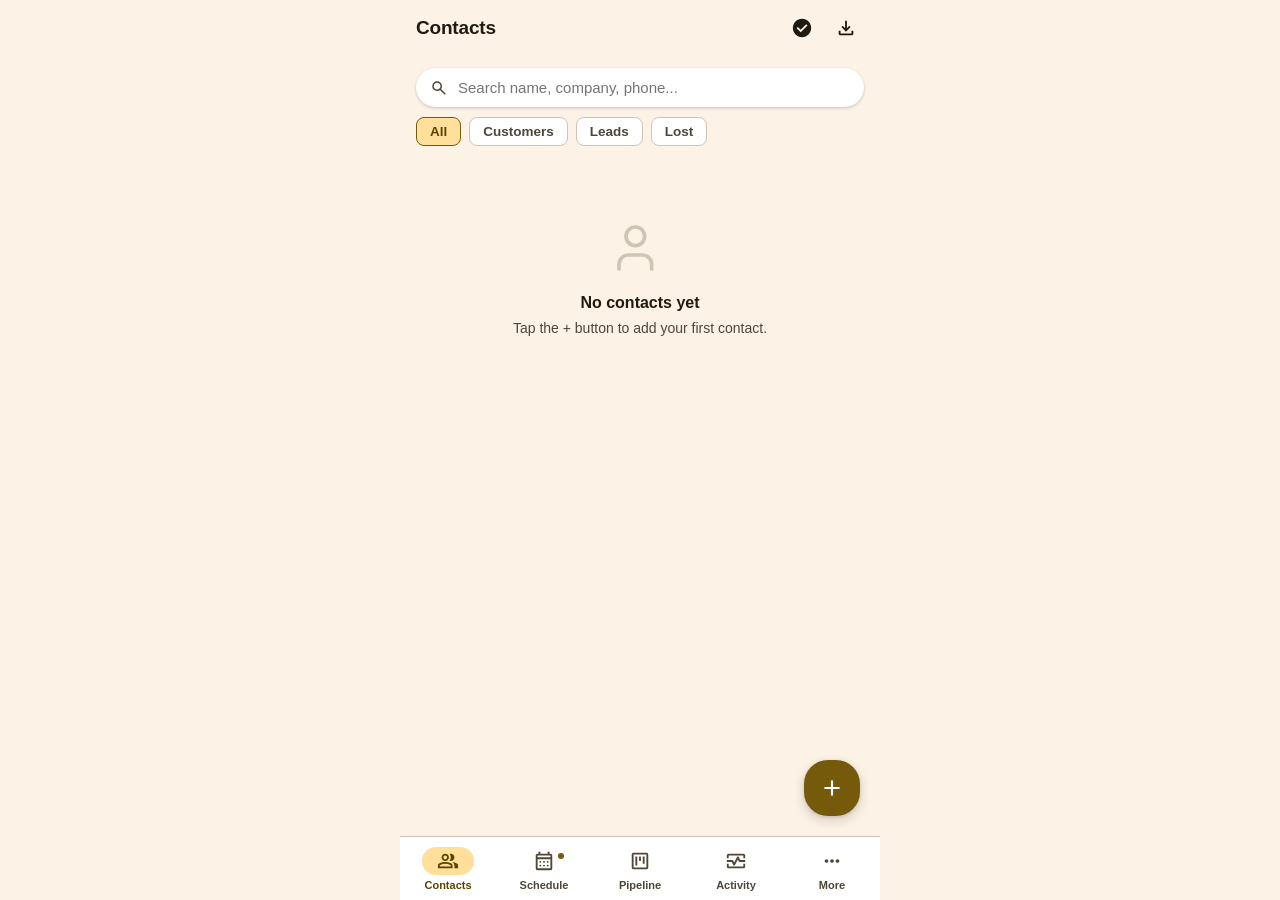
==== commit 87f5d7e7: "Add files via upload" ====
--- a/index.html
+++ b/index.html
@@ -33,6 +33,15 @@
 <meta name="viewport" content="width=device-width, initial-scale=1, viewport-fit=cover, maximum-scale=1" />
 <title>Cyberomeda CRM</title>
 <meta name="theme-color" content="#fcf2e5" />
+<!-- Rubik (Arabic-capable weight) — applied only when the UI is in Arabic
+     (see html[lang="ar"] in styles.css); English stays on Roboto, which is
+     already built into Android and needs no download. @font-face is lazy,
+     so this link costs nothing until Arabic text actually renders, and the
+     service worker caches it after first use so it still works offline
+     from then on — same reasoning as everything else in this app. -->
+<link rel="preconnect" href="https://fonts.googleapis.com" />
+<link rel="preconnect" href="https://fonts.gstatic.com" crossorigin />
+<link href="https://fonts.googleapis.com/css2?family=Rubik:wght@400;500;600;700&display=swap" rel="stylesheet" />
 <meta name="description" content="Offline-first CRM for managing contacts, leads and customers." />
 <link rel="manifest" href="manifest.json" />
 <link rel="apple-touch-icon" href="icons/icon-192.png" />
@@ -49,21 +58,21 @@
     <header class="header">
       <h1 id="contacts-header-title" data-i18n="contacts_title">Contacts</h1>
       <button class="icon-btn" id="btn-select-bulk-edit" title="Bulk edit selected" data-i18n-title="btn_bulk_edit_title" hidden>
-        <svg viewBox="0 0 24 24" fill="none" stroke="currentColor" stroke-width="2" stroke-linecap="round" stroke-linejoin="round"><path d="M12 20h9"/><path d="M16.5 3.5a2.1 2.1 0 013 3L7 19l-4 1 1-4z"/></svg>
+        <svg viewBox="0 -960 960 960" fill="currentColor"><path d="M200-200h57l391-391-57-57-391 391v57Zm-80 80v-170l528-527q12-12 27-18t30-6q16 0 30.5 6t26.5 18l55 56q12 11 17.5 26t5.5 30q0 16-5.5 30.5T817-647L290-120H120Zm640-584-56-56 56 56Zm-141 85-28-29 57 57-29-28Z"/></svg>
       </button>
       <button class="icon-btn" id="btn-select-share" title="Share selected" data-i18n-title="btn_share_selected_title" hidden>
-        <svg viewBox="0 0 24 24" fill="none" stroke="currentColor" stroke-width="2" stroke-linecap="round" stroke-linejoin="round"><circle cx="18" cy="5" r="3"/><circle cx="6" cy="12" r="3"/><circle cx="18" cy="19" r="3"/><path d="M8.6 13.5l6.8 4M15.4 6.5l-6.8 4"/></svg>
+        <svg viewBox="0 -960 960 960" fill="currentColor"><path d="M720-80q-50 0-85-35t-35-85q0-7 1-14.5t3-13.5L322-392q-17 15-38 23.5t-44 8.5q-50 0-85-35t-35-85q0-50 35-85t85-35q23 0 44 8.5t38 23.5l282-164q-2-6-3-13.5t-1-14.5q0-50 35-85t85-35q50 0 85 35t35 85q0 50-35 85t-85 35q-23 0-44-8.5T598-672L316-508q2 6 3 13.5t1 14.5q0 7-1 14.5t-3 13.5l282 164q17-15 38-23.5t44-8.5q50 0 85 35t35 85q0 50-35 85t-85 35Z"/></svg>
       </button>
       <button class="icon-btn" id="btn-select-mode" title="Select contacts" data-i18n-title="btn_select_title">
-        <svg viewBox="0 0 24 24" fill="none" stroke="currentColor" stroke-width="2" stroke-linecap="round" stroke-linejoin="round"><rect x="3" y="3" width="18" height="18" rx="3"/><path d="M8 12l3 3 5-6"/></svg>
+        <svg viewBox="0 -960 960 960" fill="currentColor"><path d="M480-80q-83 0-156-31.5T197-197q-54-54-85.5-127T80-480q0-83 31.5-156T197-763q54-54 127-85.5T480-880q83 0 156 31.5T763-763q54 54 85.5 127T880-480q0 83-31.5 156T763-197q-54 54-127 85.5T480-80Zm-56-216 296-296-56-56-240 240-120-120-56 56 176 176Z"/></svg>
       </button>
       <button class="icon-btn" id="btn-export" title="Export data" data-i18n-title="btn_export_title">
-        <svg viewBox="0 0 24 24" fill="none" stroke="currentColor" stroke-width="2" stroke-linecap="round" stroke-linejoin="round"><path d="M12 3v12"/><path d="M7 10l5 5 5-5"/><path d="M5 21h14"/></svg>
+        <svg viewBox="0 -960 960 960" fill="currentColor"><path d="M480-320 280-520l56-58 104 104v-326h80v326l104-104 56 58-200 200ZM240-160q-33 0-56.5-23.5T160-240v-120h80v120h480v-120h80v120q0 33-23.5 56.5T720-160H240Z"/></svg>
       </button>
     </header>
     <div class="toolbar">
       <div class="search">
-        <svg viewBox="0 0 24 24" fill="none" stroke="currentColor" stroke-width="2" stroke-linecap="round"><circle cx="11" cy="11" r="7"/><path d="M21 21l-4-4"/></svg>
+        <svg viewBox="0 -960 960 960" fill="currentColor"><path d="M784-120 532-372q-30 24-69 38t-83 14q-109 0-184.5-75.5T120-580q0-109 75.5-184.5T380-840q109 0 184.5 75.5T640-580q0 44-14 83t-38 69l252 252-56 56ZM380-400q75 0 127.5-52.5T560-580q0-75-52.5-127.5T380-760q-75 0-127.5 52.5T200-580q0 75 52.5 127.5T380-400Z"/></svg>
         <input type="text" id="search-input" placeholder="Search name, company, phone..." data-i18n-ph="search_placeholder" />
       </div>
       <div class="chips" id="filter-chips">
@@ -81,7 +90,7 @@
     <header class="header">
       <h1 data-i18n="schedule_title">Schedule</h1>
       <button class="icon-btn" id="btn-route-today" title="Route today's meetings" data-i18n-title="btn_route_today_title">
-        <svg viewBox="0 0 24 24" fill="none" stroke="currentColor" stroke-width="2" stroke-linecap="round" stroke-linejoin="round"><path d="M12 21s-7-6.1-7-11a7 7 0 0114 0c0 4.9-7 11-7 11z"/><circle cx="12" cy="10" r="2.5"/></svg>
+        <svg viewBox="0 -960 960 960" fill="currentColor"><path d="M320-360h80v-120h140v100l140-140-140-140v100H360q-17 0-28.5 11.5T320-520v160ZM480-80q-15 0-29.5-6T424-104L104-424q-12-12-18-26.5T80-480q0-15 6-29.5t18-26.5l320-320q12-12 26.5-18t29.5-6q15 0 29.5 6t26.5 18l320 320q12 12 18 26.5t6 29.5q0 15-6 29.5T856-424L536-104q-12 12-26.5 18T480-80ZM320-320l160 160 320-320-320-320-320 320 160 160Zm160-160Z"/></svg>
       </button>
     </header>
     <div class="toolbar">
@@ -94,9 +103,9 @@
     </div>
     <div class="calendar" id="schedule-calendar">
       <div class="calendar-header">
-        <button type="button" class="icon-btn" id="btn-cal-prev"><svg viewBox="0 0 24 24" fill="none" stroke="currentColor" stroke-width="2.2" stroke-linecap="round" stroke-linejoin="round"><path d="M15 18l-6-6 6-6"/></svg></button>
+        <button type="button" class="icon-btn" id="btn-cal-prev"><svg viewBox="0 -960 960 960" fill="currentColor"><path d="M560-240 320-480l240-240 56 56-184 184 184 184-56 56Z"/></svg></button>
         <p class="calendar-month-label" id="calendar-month-label"></p>
-        <button type="button" class="icon-btn" id="btn-cal-next"><svg viewBox="0 0 24 24" fill="none" stroke="currentColor" stroke-width="2.2" stroke-linecap="round" stroke-linejoin="round"><path d="M9 18l6-6-6-6"/></svg></button>
+        <button type="button" class="icon-btn" id="btn-cal-next"><svg viewBox="0 -960 960 960" fill="currentColor"><path d="M504-480 320-664l56-56 240 240-240 240-56-56 184-184Z"/></svg></button>
       </div>
       <div class="calendar-weekdays" id="calendar-weekdays"></div>
       <div class="calendar-grid" id="calendar-grid"></div>
@@ -179,40 +188,40 @@
       <p class="section-title" data-i18n="section_contact_form">Contact form</p>
       <div class="more-card">
         <div class="more-row" id="row-field-settings">
-          <svg viewBox="0 0 24 24" fill="none" stroke="currentColor" stroke-width="2" stroke-linecap="round" stroke-linejoin="round"><path d="M4 21v-7M4 10V3M12 21v-9M12 8V3M20 21v-5M20 12V3M1 14h6M9 8h6M17 16h6"/></svg>
+          <svg viewBox="0 -960 960 960" fill="currentColor"><path d="M440-120v-240h80v80h320v80H520v80h-80Zm-320-80v-80h240v80H120Zm160-160v-80H120v-80h160v-80h80v240h-80Zm160-80v-80h400v80H440Zm160-160v-240h80v80h160v80H680v80h-80Zm-480-80v-80h400v80H120Z"/></svg>
           <div class="txt"><p class="t" data-i18n="row_field_settings_t">Contact form fields</p><p class="s" data-i18n="row_field_settings_s">Choose which fields show, and their order</p></div>
         </div>
         <div class="more-row" id="row-tags-settings">
-          <svg viewBox="0 0 24 24" fill="none" stroke="currentColor" stroke-width="2" stroke-linecap="round" stroke-linejoin="round"><path d="M20.59 13.41L11 22.99a2 2 0 01-2.83 0L1 15.83a2 2 0 010-2.83L10.59 3.41A2 2 0 0112 3H21a1 1 0 011 1v9a2 2 0 01-.59 1.41z"/><circle cx="16.5" cy="8.5" r="1.5"/></svg>
+          <svg viewBox="0 -960 960 960" fill="currentColor"><path d="M856-390 570-104q-12 12-27 18t-30 6q-15 0-30-6t-27-18L103-457q-11-11-17-25.5T80-513v-287q0-33 23.5-56.5T160-880h287q16 0 31 6.5t26 17.5l352 353q12 12 17.5 27t5.5 30q0 15-5.5 29.5T856-390ZM513-160l286-286-353-354H160v286l353 354ZM260-640q25 0 42.5-17.5T320-700q0-25-17.5-42.5T260-760q-25 0-42.5 17.5T200-700q0 25 17.5 42.5T260-640Zm220 160Z"/></svg>
           <div class="txt"><p class="t" data-i18n="row_tags_settings_t">Manage tags</p><p class="s" data-i18n="row_tags_settings_s">Add, rename, recolor or delete tags</p></div>
         </div>
       </div>
       <p class="section-title" data-i18n="section_sharing">Sharing</p>
       <div class="more-card">
         <div class="more-row" id="row-qr-codes">
-          <svg viewBox="0 0 24 24" fill="none" stroke="currentColor" stroke-width="2" stroke-linecap="round" stroke-linejoin="round"><rect x="4" y="4" width="6" height="6"/><rect x="14" y="4" width="6" height="6"/><rect x="4" y="14" width="6" height="6"/><path d="M15 15h2v2h-2zM19 15h1v1h-1zM15 19h1v1h-1zM19 19h1v1h-1z"/></svg>
+          <svg viewBox="0 -960 960 960" fill="currentColor"><path d="M520-120v-80h80v80h-80Zm-80-80v-200h80v200h-80Zm320-120v-160h80v160h-80Zm-80-160v-80h80v80h-80Zm-480 80v-80h80v80h-80Zm-80-80v-80h80v80h-80Zm360-280v-80h80v80h-80ZM180-660h120v-120H180v120Zm-60 60v-240h240v240H120Zm60 420h120v-120H180v120Zm-60 60v-240h240v240H120Zm540-540h120v-120H660v120Zm-60 60v-240h240v240H600Zm80 480v-120h-80v-80h160v120h80v80H680ZM520-400v-80h160v80H520Zm-160 0v-80h-80v-80h240v80h-80v80h-80Zm40-200v-160h80v80h80v80H400Zm-190-90v-60h60v60h-60Zm0 480v-60h60v60h-60Zm480-480v-60h60v60h-60Z"/></svg>
           <div class="txt"><p class="t" data-i18n="row_qr_codes_t">QR codes</p><p class="s" data-i18n="row_qr_codes_s">Generate a scannable contact card</p></div>
         </div>
       </div>
       <p class="section-title" data-i18n="section_reports">Reports</p>
       <div class="more-card">
         <div class="more-row" id="row-reports">
-          <svg viewBox="0 0 24 24" fill="none" stroke="currentColor" stroke-width="2" stroke-linecap="round" stroke-linejoin="round"><path d="M3 3v18h18"/><path d="M7 15l4-6 4 3 5-8"/></svg>
+          <svg viewBox="0 -960 960 960" fill="currentColor"><path d="M640-160v-280h160v280H640Zm-240 0v-640h160v640H400Zm-240 0v-440h160v440H160Z"/></svg>
           <div class="txt"><p class="t" data-i18n="row_reports_t">Client reports</p><p class="s" data-i18n="row_reports_s">Summaries, activity, and exports</p></div>
         </div>
       </div>
       <p class="section-title" data-i18n="section_your_data">Your data</p>
       <div class="more-card">
         <div class="more-row" id="row-duplicates">
-          <svg viewBox="0 0 24 24" fill="none" stroke="currentColor" stroke-width="2" stroke-linecap="round" stroke-linejoin="round"><rect x="3" y="3" width="13" height="13" rx="2"/><path d="M21 8v11a2 2 0 01-2 2H8"/></svg>
+          <svg viewBox="0 -960 960 960" fill="currentColor"><path d="M360-240q-33 0-56.5-23.5T280-320v-480q0-33 23.5-56.5T360-880h360q33 0 56.5 23.5T800-800v480q0 33-23.5 56.5T720-240H360Zm0-80h360v-480H360v480ZM200-80q-33 0-56.5-23.5T120-160v-560h80v560h440v80H200Zm160-240v-480 480Z"/></svg>
           <div class="txt"><p class="t" data-i18n="row_duplicates_t">Find duplicate contacts</p><p class="s" data-i18n="row_duplicates_s">Scan for likely duplicates by phone, email, or name</p></div>
         </div>
         <div class="more-row" id="row-export">
-          <svg viewBox="0 0 24 24" fill="none" stroke="currentColor" stroke-width="2" stroke-linecap="round" stroke-linejoin="round"><path d="M12 3v12"/><path d="M7 10l5 5 5-5"/><path d="M5 21h14"/></svg>
+          <svg viewBox="0 -960 960 960" fill="currentColor"><path d="M480-320 280-520l56-58 104 104v-326h80v326l104-104 56 58-200 200ZM240-160q-33 0-56.5-23.5T160-240v-120h80v120h480v-120h80v120q0 33-23.5 56.5T720-160H240Z"/></svg>
           <div class="txt"><p class="t" data-i18n="row_export_t">Export full backup (JSON)</p><p class="s" data-i18n="row_export_s">Everything — contacts, schedule, documents</p></div>
         </div>
         <label class="more-row" style="cursor:pointer">
-          <svg viewBox="0 0 24 24" fill="none" stroke="currentColor" stroke-width="2" stroke-linecap="round" stroke-linejoin="round"><path d="M12 21V9"/><path d="M7 14l5-5 5 5"/><path d="M5 21h14"/></svg>
+          <svg viewBox="0 -960 960 960" fill="currentColor"><path d="M440-320v-326L336-542l-56-58 200-200 200 200-56 58-104-104v326h-80ZM240-160q-33 0-56.5-23.5T160-240v-120h80v120h480v-120h80v120q0 33-23.5 56.5T720-160H240Z"/></svg>
           <div class="txt"><p class="t" data-i18n="row_import_backup_t">Restore from backup</p><p class="s" data-i18n="row_import_backup_s">Import a previously exported JSON file</p></div>
           <input type="file" id="import-backup-input" accept="application/json" style="display:none" />
         </label>
@@ -220,62 +229,62 @@
       <p class="section-title" data-i18n="section_phone_contacts">Phone contacts</p>
       <div class="more-card">
         <div class="more-row" id="row-export-vcard">
-          <svg viewBox="0 0 24 24" fill="none" stroke="currentColor" stroke-width="2" stroke-linecap="round" stroke-linejoin="round"><rect x="5" y="2" width="14" height="20" rx="2"/><path d="M9 18h6"/></svg>
+          <svg viewBox="0 -960 960 960" fill="currentColor"><path d="M480-400q33 0 56.5-23.5T560-480q0-33-23.5-56.5T480-560q-33 0-56.5 23.5T400-480q0 33 23.5 56.5T480-400ZM320-240h320v-23q0-24-13-44t-36-30q-26-11-53.5-17t-57.5-6q-30 0-57.5 6T369-337q-23 10-36 30t-13 44v23ZM720-80H240q-33 0-56.5-23.5T160-160v-640q0-33 23.5-56.5T240-880h320l240 240v480q0 33-23.5 56.5T720-80Zm0-80v-446L526-800H240v640h480Zm-480 0v-640 640Z"/></svg>
           <div class="txt"><p class="t" data-i18n="row_export_vcard_t">Export all as vCard (.vcf)</p><p class="s" data-i18n="row_export_vcard_s">Import the file into your phone's Contacts app</p></div>
         </div>
         <div class="more-row" id="row-import-picker" style="display:none">
-          <svg viewBox="0 0 24 24" fill="none" stroke="currentColor" stroke-width="2" stroke-linecap="round" stroke-linejoin="round"><path d="M17 21v-2a4 4 0 00-4-4H7a4 4 0 00-4 4v2"/><circle cx="10" cy="7" r="4"/><path d="M19 8v6M22 11h-6"/></svg>
+          <svg viewBox="0 -960 960 960" fill="currentColor"><path d="M720-400v-120H600v-80h120v-120h80v120h120v80H800v120h-80Zm-360-80q-66 0-113-47t-47-113q0-66 47-113t113-47q66 0 113 47t47 113q0 66-47 113t-113 47ZM40-160v-112q0-34 17.5-62.5T104-378q62-31 126-46.5T360-440q66 0 130 15.5T616-378q29 15 46.5 43.5T680-272v112H40Zm80-80h480v-32q0-11-5.5-20T580-306q-54-27-109-40.5T360-360q-56 0-111 13.5T140-306q-9 5-14.5 14t-5.5 20v32Zm240-320q33 0 56.5-23.5T440-640q0-33-23.5-56.5T360-720q-33 0-56.5 23.5T280-640q0 33 23.5 56.5T360-560Zm0-80Zm0 400Z"/></svg>
           <div class="txt"><p class="t" data-i18n="row_import_picker_t">Import from phone contacts</p><p class="s" data-i18n="row_import_picker_s">Pick contacts directly from your phone</p></div>
         </div>
         <label class="more-row" style="cursor:pointer">
-          <svg viewBox="0 0 24 24" fill="none" stroke="currentColor" stroke-width="2" stroke-linecap="round" stroke-linejoin="round"><path d="M12 21V9"/><path d="M7 14l5-5 5 5"/><path d="M5 21h14"/></svg>
+          <svg viewBox="0 -960 960 960" fill="currentColor"><path d="M440-320v-326L336-542l-56-58 200-200 200 200-56 58-104-104v326h-80ZM240-160q-33 0-56.5-23.5T160-240v-120h80v120h480v-120h80v120q0 33-23.5 56.5T720-160H240Z"/></svg>
           <div class="txt"><p class="t" data-i18n="row_import_vcf_t">Import from a .vcf file</p><p class="s" data-i18n="row_import_vcf_s">For phones without direct contact picker support</p></div>
           <input type="file" id="import-vcard-input" accept=".vcf,text/vcard" style="display:none" />
         </label>
       </div>
       <div class="more-card">
         <div class="more-row">
-          <svg viewBox="0 0 24 24" fill="none" stroke="currentColor" stroke-width="2" stroke-linecap="round" stroke-linejoin="round"><rect x="4" y="11" width="16" height="9" rx="2"/><path d="M8 11V8a4 4 0 018 0v3"/></svg>
+          <svg viewBox="0 -960 960 960" fill="currentColor"><path d="M240-80q-33 0-56.5-23.5T160-160v-400q0-33 23.5-56.5T240-640h40v-80q0-83 58.5-141.5T480-920q83 0 141.5 58.5T680-720v80h40q33 0 56.5 23.5T800-560v400q0 33-23.5 56.5T720-80H240Zm0-80h480v-400H240v400Zm240-120q33 0 56.5-23.5T560-360q0-33-23.5-56.5T480-440q-33 0-56.5 23.5T400-360q0 33 23.5 56.5T480-280ZM360-640h240v-80q0-50-35-85t-85-35q-50 0-85 35t-35 85v80ZM240-160v-400 400Z"/></svg>
           <div class="txt"><p class="t" data-i18n="row_offline_t">Everything stays on this phone</p><p class="s" data-i18n="row_offline_s">No account, no server — fully offline</p></div>
         </div>
       </div>
       <p class="section-title" data-i18n="section_coming_up">Coming up</p>
       <div class="more-card">
-        <div class="more-row"><svg viewBox="0 0 24 24" fill="none" stroke="currentColor" stroke-width="2" stroke-linecap="round" stroke-linejoin="round"><rect x="7" y="2" width="10" height="20" rx="2"/><path d="M11 18h2"/></svg><div class="txt"><p class="t" data-i18n="row_native_app_t">Native Android app (.apk)</p><p class="s" data-i18n="row_native_app_s">Final phase</p></div></div>
+        <div class="more-row"><svg viewBox="0 -960 960 960" fill="currentColor"><path d="M280-40q-33 0-56.5-23.5T200-120v-720q0-33 23.5-56.5T280-920h400q33 0 56.5 23.5T760-840v720q0 33-23.5 56.5T680-40H280Zm0-120v40h400v-40H280Zm0-80h400v-480H280v480Zm0-560h400v-40H280v40Zm0 0v-40 40Zm0 640v40-40Z"/></svg><div class="txt"><p class="t" data-i18n="row_native_app_t">Native Android app (.apk)</p><p class="s" data-i18n="row_native_app_s">Final phase</p></div></div>
       </div>
       <p class="section-title" data-i18n="section_about">About</p>
       <div class="more-card">
-        <div class="more-row"><svg viewBox="0 0 24 24" fill="none" stroke="currentColor" stroke-width="2" stroke-linecap="round" stroke-linejoin="round"><circle cx="12" cy="12" r="9"/><path d="M12 16v-5M12 8h.01"/></svg><div class="txt"><p class="t" data-i18n="app_name">Cyberomeda CRM</p><p class="s" data-i18n="app_version">v0.8 · Phase 8 build</p></div></div>
+        <div class="more-row"><svg viewBox="0 -960 960 960" fill="currentColor"><path d="M440-280h80v-240h-80v240Zm40-320q17 0 28.5-11.5T520-640q0-17-11.5-28.5T480-680q-17 0-28.5 11.5T440-640q0 17 11.5 28.5T480-600Zm0 520q-83 0-156-31.5T197-197q-54-54-85.5-127T80-480q0-83 31.5-156T197-763q54-54 127-85.5T480-880q83 0 156 31.5T763-763q54 54 85.5 127T880-480q0 83-31.5 156T763-197q-54 54-127 85.5T480-80Zm0-80q134 0 227-93t93-227q0-134-93-227t-227-93q-134 0-227 93t-93 227q0 134 93 227t227 93Zm0-320Z"/></svg><div class="txt"><p class="t" data-i18n="app_name">Cyberomeda CRM</p><p class="s" data-i18n="app_version">v0.8 · Phase 8 build</p></div></div>
       </div>
     </div>
   </section>
 
   <button class="fab" id="fab-add" title="Add" data-i18n-title="btn_add">
-    <svg viewBox="0 0 24 24" fill="none" stroke="currentColor" stroke-width="2.4" stroke-linecap="round"><path d="M12 5v14"/><path d="M5 12h14"/></svg>
+    <svg viewBox="0 -960 960 960" fill="currentColor"><path d="M440-440H200v-80h240v-240h80v240h240v80H520v240h-80v-240Z"/></svg>
   </button>
 
   <nav class="bottom-nav">
     <button class="nav-item active" data-tab="contacts">
-      <span class="nav-icon-wrap"><svg viewBox="0 0 24 24" fill="none" stroke="currentColor" stroke-width="2" stroke-linecap="round" stroke-linejoin="round"><path d="M17 21v-2a4 4 0 00-4-4H7a4 4 0 00-4 4v2"/><circle cx="10" cy="7" r="4"/><path d="M23 21v-2a4 4 0 00-3-3.87"/><path d="M16 3.13a4 4 0 010 7.75"/></svg></span>
+      <span class="nav-icon-wrap"><svg viewBox="0 -960 960 960" fill="currentColor"><path d="M40-160v-112q0-34 17.5-62.5T104-378q62-31 126-46.5T360-440q66 0 130 15.5T616-378q29 15 46.5 43.5T680-272v112H40Zm720 0v-120q0-44-24.5-84.5T666-434q51 6 96 20.5t84 35.5q36 20 55 44.5t19 53.5v120H760ZM360-480q-66 0-113-47t-47-113q0-66 47-113t113-47q66 0 113 47t47 113q0 66-47 113t-113 47Zm400-160q0 66-47 113t-113 47q-11 0-28-2.5t-28-5.5q27-32 41.5-71t14.5-81q0-42-14.5-81T544-792q14-5 28-6.5t28-1.5q66 0 113 47t47 113ZM120-240h480v-32q0-11-5.5-20T580-306q-54-27-109-40.5T360-360q-56 0-111 13.5T140-306q-9 5-14.5 14t-5.5 20v32Zm240-320q33 0 56.5-23.5T440-640q0-33-23.5-56.5T360-720q-33 0-56.5 23.5T280-640q0 33 23.5 56.5T360-560Zm0 320Zm0-400Z"/></svg></span>
       <span data-i18n="nav_contacts">Contacts</span>
     </button>
     <button class="nav-item" data-tab="schedule">
       <span class="nav-icon-wrap">
         <span class="dot"></span>
-        <svg viewBox="0 0 24 24" fill="none" stroke="currentColor" stroke-width="2" stroke-linecap="round" stroke-linejoin="round"><rect x="3" y="5" width="18" height="16" rx="2"/><path d="M16 3v4M8 3v4M3 10h18"/></svg>
+        <svg viewBox="0 -960 960 960" fill="currentColor"><path d="M200-80q-33 0-56.5-23.5T120-160v-560q0-33 23.5-56.5T200-800h40v-80h80v80h320v-80h80v80h40q33 0 56.5 23.5T840-720v560q0 33-23.5 56.5T760-80H200Zm0-80h560v-400H200v400Zm0-480h560v-80H200v80Zm0 0v-80 80Zm280 240q-17 0-28.5-11.5T440-440q0-17 11.5-28.5T480-480q17 0 28.5 11.5T520-440q0 17-11.5 28.5T480-400Zm-160 0q-17 0-28.5-11.5T280-440q0-17 11.5-28.5T320-480q17 0 28.5 11.5T360-440q0 17-11.5 28.5T320-400Zm320 0q-17 0-28.5-11.5T600-440q0-17 11.5-28.5T640-480q17 0 28.5 11.5T680-440q0 17-11.5 28.5T640-400ZM480-240q-17 0-28.5-11.5T440-280q0-17 11.5-28.5T480-320q17 0 28.5 11.5T520-280q0 17-11.5 28.5T480-240Zm-160 0q-17 0-28.5-11.5T280-280q0-17 11.5-28.5T320-320q17 0 28.5 11.5T360-280q0 17-11.5 28.5T320-240Zm320 0q-17 0-28.5-11.5T600-280q0-17 11.5-28.5T640-320q17 0 28.5 11.5T680-280q0 17-11.5 28.5T640-240Z"/></svg>
       </span>
       <span data-i18n="nav_schedule">Schedule</span>
     </button>
     <button class="nav-item" data-tab="pipeline" id="nav-pipeline">
-      <span class="nav-icon-wrap"><svg viewBox="0 0 24 24" fill="none" stroke="currentColor" stroke-width="2" stroke-linecap="round" stroke-linejoin="round"><rect x="3" y="3" width="5" height="18" rx="1.5"/><rect x="9.5" y="3" width="5" height="11" rx="1.5"/><rect x="16" y="3" width="5" height="7" rx="1.5"/></svg></span>
+      <span class="nav-icon-wrap"><svg viewBox="0 -960 960 960" fill="currentColor"><path d="M280-280h80v-400h-80v400Zm320-80h80v-320h-80v320ZM440-480h80v-200h-80v200ZM200-120q-33 0-56.5-23.5T120-200v-560q0-33 23.5-56.5T200-840h560q33 0 56.5 23.5T840-760v560q0 33-23.5 56.5T760-120H200Zm0-80h560v-560H200v560Zm0-560v560-560Z"/></svg></span>
       <span data-i18n="nav_pipeline">Pipeline</span>
     </button>
     <button class="nav-item" data-tab="activity">
-      <span class="nav-icon-wrap"><svg viewBox="0 0 24 24" fill="none" stroke="currentColor" stroke-width="2" stroke-linecap="round" stroke-linejoin="round"><path d="M22 12h-4l-3 9L9 3l-3 9H2"/></svg></span>
+      <span class="nav-icon-wrap"><svg viewBox="0 -960 960 960" fill="currentColor"><path d="M80-600v-120q0-33 23.5-56.5T160-800h640q33 0 56.5 23.5T880-720v120h-80v-120H160v120H80Zm80 440q-33 0-56.5-23.5T80-240v-120h80v120h640v-120h80v120q0 33-23.5 56.5T800-160H160Zm240-120q11 0 21-5.5t15-16.5l124-248 44 88q5 11 15 16.5t21 5.5h240v-80H665l-69-138q-5-11-15-15.5t-21-4.5q-11 0-21 4.5T524-658L400-410l-44-88q-5-11-15-16.5t-21-5.5H80v80h215l69 138q5 11 15 16.5t21 5.5Zm80-200Z"/></svg></span>
       <span data-i18n="nav_activity">Activity</span>
     </button>
     <button class="nav-item" data-tab="more">
-      <span class="nav-icon-wrap"><svg viewBox="0 0 24 24" fill="none" stroke="currentColor" stroke-width="2" stroke-linecap="round"><circle cx="5" cy="12" r="1.6"/><circle cx="12" cy="12" r="1.6"/><circle cx="19" cy="12" r="1.6"/></svg></span>
+      <span class="nav-icon-wrap"><svg viewBox="0 -960 960 960" fill="currentColor"><path d="M240-400q-33 0-56.5-23.5T160-480q0-33 23.5-56.5T240-560q33 0 56.5 23.5T320-480q0 33-23.5 56.5T240-400Zm240 0q-33 0-56.5-23.5T400-480q0-33 23.5-56.5T480-560q33 0 56.5 23.5T560-480q0 33-23.5 56.5T480-400Zm240 0q-33 0-56.5-23.5T640-480q0-33 23.5-56.5T720-560q33 0 56.5 23.5T800-480q0 33-23.5 56.5T720-400Z"/></svg></span>
       <span data-i18n="nav_more">More</span>
     </button>
   </nav>
@@ -283,11 +292,11 @@
   <!-- ===== CONTACT DETAIL SCREEN ===== -->
   <div class="screen" id="screen-detail">
     <header class="header">
-      <button class="icon-btn icon-back" id="btn-detail-back"><svg viewBox="0 0 24 24" fill="none" stroke="currentColor" stroke-width="2.2" stroke-linecap="round" stroke-linejoin="round"><path d="M15 18l-6-6 6-6"/></svg></button>
+      <button class="icon-btn icon-back" id="btn-detail-back"><svg viewBox="0 -960 960 960" fill="currentColor"><path d="m313-440 224 224-57 56-320-320 320-320 57 56-224 224h487v80H313Z"/></svg></button>
       <h1 data-i18n="detail_title">Contact</h1>
-      <button class="icon-btn" id="btn-detail-edit"><svg viewBox="0 0 24 24" fill="none" stroke="currentColor" stroke-width="2" stroke-linecap="round" stroke-linejoin="round"><path d="M12 20h9"/><path d="M16.5 3.5a2.1 2.1 0 013 3L7 19l-4 1 1-4z"/></svg></button>
-      <button class="icon-btn" id="btn-detail-save-to-phone" title="Save to phone" data-i18n-title="qa_save_to_phone"><svg viewBox="0 0 24 24" fill="none" stroke="currentColor" stroke-width="2" stroke-linecap="round" stroke-linejoin="round"><rect x="5" y="2" width="14" height="20" rx="2"/><path d="M9 18h6"/><path d="M12 7v6"/><path d="M9 10l3 3 3-3"/></svg></button>
-      <button class="icon-btn" id="btn-delete-contact" style="color:var(--md-sys-color-error)" title="Delete contact" data-i18n-title="btn_delete_contact"><svg viewBox="0 0 24 24" fill="none" stroke="currentColor" stroke-width="2" stroke-linecap="round" stroke-linejoin="round"><path d="M3 6h18"/><path d="M8 6V4a2 2 0 012-2h4a2 2 0 012 2v2"/><path d="M19 6l-1 14a2 2 0 01-2 2H8a2 2 0 01-2-2L5 6"/><path d="M10 11v6M14 11v6"/></svg></button>
+      <button class="icon-btn" id="btn-detail-edit"><svg viewBox="0 -960 960 960" fill="currentColor"><path d="M200-200h57l391-391-57-57-391 391v57Zm-80 80v-170l528-527q12-11 26.5-17t30.5-6q16 0 31 6t26 18l55 56q12 11 17.5 26t5.5 30q0 16-5.5 30.5T817-647L290-120H120Zm640-584-56-56 56 56Zm-141 85-28-29 57 57-29-28Z"/></svg></button>
+      <button class="icon-btn" id="btn-detail-save-to-phone" title="Save to phone" data-i18n-title="qa_save_to_phone"><svg viewBox="0 -960 960 960" fill="currentColor"><path d="M840-680v480q0 33-23.5 56.5T760-120H200q-33 0-56.5-23.5T120-200v-560q0-33 23.5-56.5T200-840h480l160 160Zm-80 34L646-760H200v560h560v-446ZM480-240q50 0 85-35t35-85q0-50-35-85t-85-35q-50 0-85 35t-35 85q0 50 35 85t85 35ZM240-560h360v-160H240v160Zm-40-86v446-560 114Z"/></svg></button>
+      <button class="icon-btn" id="btn-delete-contact" style="color:var(--md-sys-color-error)" title="Delete contact" data-i18n-title="btn_delete_contact"><svg viewBox="0 -960 960 960" fill="currentColor"><path d="M280-120q-33 0-56.5-23.5T200-200v-520h-40v-80h200v-40h240v40h200v80h-40v520q0 33-23.5 56.5T680-120H280Zm400-600H280v520h400v-520ZM360-280h80v-360h-80v360Zm160 0h80v-360h-80v360ZM280-720v520-520Z"/></svg></button>
     </header>
     <div class="view">
       <div class="detail-hero" id="detail-hero"></div>
@@ -306,14 +315,14 @@
       <div id="detail-tab-deals" hidden></div>
     </div>
     <button class="fab screen-fab" id="fab-add-activity" title="Add Activity" data-i18n-title="btn_add_activity">
-      <svg viewBox="0 0 24 24" fill="none" stroke="currentColor" stroke-width="2.4" stroke-linecap="round" stroke-linejoin="round"><path d="M12 5v14M5 12h14"/></svg>
+      <svg viewBox="0 -960 960 960" fill="currentColor"><path d="M440-440H200v-80h240v-240h80v240h240v80H520v240h-80v-240Z"/></svg>
     </button>
   </div>
 
   <!-- ===== ADD / EDIT FORM SCREEN ===== -->
   <div class="screen" id="screen-form">
     <header class="header">
-      <button class="icon-btn" id="btn-form-cancel"><svg viewBox="0 0 24 24" fill="none" stroke="currentColor" stroke-width="2.2" stroke-linecap="round" stroke-linejoin="round"><path d="M18 6L6 18"/><path d="M6 6l12 12"/></svg></button>
+      <button class="icon-btn" id="btn-form-cancel"><svg viewBox="0 -960 960 960" fill="currentColor"><path d="m256-200-56-56 224-224-224-224 56-56 224 224 224-224 56 56-224 224 224 224-56 56-224-224-224 224Z"/></svg></button>
       <h1 id="form-title" data-i18n="form_title_new">New contact</h1>
       <div style="width:36px"></div>
     </header>
@@ -321,11 +330,11 @@
       <div class="photo-picker">
         <div class="photo-preview" id="photo-preview"></div>
         <div class="photo-picker-actions">
-          <label class="btn-secondary" style="cursor:pointer;padding:9px 16px">
+          <label class="btn-photo-action" style="cursor:pointer">
             <span data-i18n="btn_choose_photo">Choose photo</span>
             <input type="file" id="photo-input" accept="image/*" style="display:none" />
           </label>
-          <button type="button" class="btn-secondary" id="btn-remove-photo" style="padding:9px 16px" data-i18n="btn_remove_photo">Remove</button>
+          <button type="button" class="btn-photo-action danger" id="btn-remove-photo" data-i18n="btn_remove_photo">Remove</button>
         </div>
       </div>
 
@@ -380,9 +389,9 @@
   <!-- ===== PHOTO CROP SCREEN ===== -->
   <div class="screen" id="screen-photo-crop">
     <header class="header">
-      <button class="icon-btn" id="btn-crop-cancel"><svg viewBox="0 0 24 24" fill="none" stroke="currentColor" stroke-width="2.2" stroke-linecap="round" stroke-linejoin="round"><path d="M18 6L6 18"/><path d="M6 6l12 12"/></svg></button>
+      <button class="icon-btn" id="btn-crop-cancel"><svg viewBox="0 -960 960 960" fill="currentColor"><path d="m256-200-56-56 224-224-224-224 56-56 224 224 224-224 56 56-224 224 224 224-56 56-224-224-224 224Z"/></svg></button>
       <h1 data-i18n="photo_crop_title">Adjust photo</h1>
-      <button class="icon-btn" id="btn-crop-save"><svg viewBox="0 0 24 24" fill="none" stroke="currentColor" stroke-width="2.4" stroke-linecap="round" stroke-linejoin="round"><path d="M20 6L9 17l-5-5"/></svg></button>
+      <button class="icon-btn" id="btn-crop-save"><svg viewBox="0 -960 960 960" fill="currentColor"><path d="M382-240 154-468l57-57 171 171 367-367 57 57-424 424Z"/></svg></button>
     </header>
     <div class="view" style="display:flex;flex-direction:column;align-items:center;padding-top:28px">
       <div class="crop-viewport" id="crop-viewport">
@@ -396,7 +405,7 @@
   <!-- ===== CONTACT FORM FIELD SETTINGS SCREEN ===== -->
   <div class="screen" id="screen-field-settings">
     <header class="header">
-      <button class="icon-btn icon-back" id="btn-field-settings-back"><svg viewBox="0 0 24 24" fill="none" stroke="currentColor" stroke-width="2.2" stroke-linecap="round" stroke-linejoin="round"><path d="M15 18l-6-6 6-6"/></svg></button>
+      <button class="icon-btn icon-back" id="btn-field-settings-back"><svg viewBox="0 -960 960 960" fill="currentColor"><path d="m313-440 224 224-57 56-320-320 320-320 57 56-224 224h487v80H313Z"/></svg></button>
       <h1 data-i18n="field_settings_title">Contact form fields</h1>
       <div style="width:36px"></div>
     </header>
@@ -409,9 +418,9 @@
   <!-- ===== TAGS MANAGEMENT SCREEN ===== -->
   <div class="screen" id="screen-tags">
     <header class="header">
-      <button class="icon-btn icon-back" id="btn-tags-back"><svg viewBox="0 0 24 24" fill="none" stroke="currentColor" stroke-width="2.2" stroke-linecap="round" stroke-linejoin="round"><path d="M15 18l-6-6 6-6"/></svg></button>
+      <button class="icon-btn icon-back" id="btn-tags-back"><svg viewBox="0 -960 960 960" fill="currentColor"><path d="m313-440 224 224-57 56-320-320 320-320 57 56-224 224h487v80H313Z"/></svg></button>
       <h1 data-i18n="tags_title">Tags</h1>
-      <button class="icon-btn" id="btn-tags-add" title="Add tag" data-i18n-title="btn_add_tag_title"><svg viewBox="0 0 24 24" fill="none" stroke="currentColor" stroke-width="2.4" stroke-linecap="round"><path d="M12 5v14"/><path d="M5 12h14"/></svg></button>
+      <button class="icon-btn" id="btn-tags-add" title="Add tag" data-i18n-title="btn_add_tag_title"><svg viewBox="0 -960 960 960" fill="currentColor"><path d="M440-440H200v-80h240v-240h80v240h240v80H520v240h-80v-240Z"/></svg></button>
     </header>
     <div class="view">
       <p class="hint-text" style="margin:14px 16px" data-i18n="hint_tags">Tags you create here are available to pick from on any contact.</p>
@@ -422,7 +431,7 @@
   <!-- ===== DUPLICATE CONTACTS: group list ===== -->
   <div class="screen" id="screen-duplicates">
     <header class="header">
-      <button class="icon-btn icon-back" id="btn-duplicates-back"><svg viewBox="0 0 24 24" fill="none" stroke="currentColor" stroke-width="2.2" stroke-linecap="round" stroke-linejoin="round"><path d="M15 18l-6-6 6-6"/></svg></button>
+      <button class="icon-btn icon-back" id="btn-duplicates-back"><svg viewBox="0 -960 960 960" fill="currentColor"><path d="m313-440 224 224-57 56-320-320 320-320 57 56-224 224h487v80H313Z"/></svg></button>
       <h1 data-i18n="duplicates_title">Duplicate contacts</h1>
       <div style="width:36px"></div>
     </header>
@@ -435,7 +444,7 @@
   <!-- ===== DUPLICATE CONTACTS: review & merge one group ===== -->
   <div class="screen" id="screen-duplicate-merge">
     <header class="header">
-      <button class="icon-btn icon-back" id="btn-duplicate-merge-back"><svg viewBox="0 0 24 24" fill="none" stroke="currentColor" stroke-width="2.2" stroke-linecap="round" stroke-linejoin="round"><path d="M15 18l-6-6 6-6"/></svg></button>
+      <button class="icon-btn icon-back" id="btn-duplicate-merge-back"><svg viewBox="0 -960 960 960" fill="currentColor"><path d="m313-440 224 224-57 56-320-320 320-320 57 56-224 224h487v80H313Z"/></svg></button>
       <h1 data-i18n="duplicate_merge_title">Review & merge</h1>
       <div style="width:36px"></div>
     </header>
@@ -457,9 +466,9 @@
        unclickable (the same bug already found and fixed for notes). -->
   <div class="screen" id="screen-deal-form">
     <header class="header">
-      <button class="icon-btn" id="btn-deal-cancel"><svg viewBox="0 0 24 24" fill="none" stroke="currentColor" stroke-width="2.2" stroke-linecap="round" stroke-linejoin="round"><path d="M18 6L6 18"/><path d="M6 6l12 12"/></svg></button>
+      <button class="icon-btn" id="btn-deal-cancel"><svg viewBox="0 -960 960 960" fill="currentColor"><path d="m256-200-56-56 224-224-224-224 56-56 224 224 224-224 56 56-224 224 224 224-56 56-224-224-224 224Z"/></svg></button>
       <h1 id="deal-form-title" data-i18n="deal_form_title_new">New deal</h1>
-      <button class="icon-btn" id="btn-deal-save"><svg viewBox="0 0 24 24" fill="none" stroke="currentColor" stroke-width="2.4" stroke-linecap="round" stroke-linejoin="round"><path d="M20 6L9 17l-5-5"/></svg></button>
+      <button class="icon-btn" id="btn-deal-save"><svg viewBox="0 -960 960 960" fill="currentColor"><path d="M382-240 154-468l57-57 171 171 367-367 57 57-424 424Z"/></svg></button>
     </header>
     <div class="view">
       <div class="form-group"><label data-i18n="label_deal_title">Title</label><input type="text" id="deal-title" placeholder="e.g. Website redesign" data-i18n-ph="ph_deal_title" /></div>
@@ -492,14 +501,14 @@
   <!-- ===== DEAL FORM: contact picker ===== -->
   <div class="screen" id="screen-deal-contact-picker">
     <header class="header">
-      <button class="icon-btn" id="btn-deal-picker-cancel"><svg viewBox="0 0 24 24" fill="none" stroke="currentColor" stroke-width="2.2" stroke-linecap="round" stroke-linejoin="round"><path d="M18 6L6 18"/><path d="M6 6l12 12"/></svg></button>
+      <button class="icon-btn" id="btn-deal-picker-cancel"><svg viewBox="0 -960 960 960" fill="currentColor"><path d="m256-200-56-56 224-224-224-224 56-56 224 224 224-224 56 56-224 224 224 224-56 56-224-224-224 224Z"/></svg></button>
       <h1 data-i18n="pick_contact_title">Pick a contact</h1>
       <div style="width:36px"></div>
     </header>
     <div class="view">
       <div style="padding:10px 16px 0">
         <div class="search">
-          <svg viewBox="0 0 24 24" fill="none" stroke="currentColor" stroke-width="2" stroke-linecap="round"><circle cx="11" cy="11" r="7"/><path d="M21 21l-4-4"/></svg>
+          <svg viewBox="0 -960 960 960" fill="currentColor"><path d="M784-120 532-372q-30 24-69 38t-83 14q-109 0-184.5-75.5T120-580q0-109 75.5-184.5T380-840q109 0 184.5 75.5T640-580q0 44-14 83t-38 69l252 252-56 56ZM380-400q75 0 127.5-52.5T560-580q0-75-52.5-127.5T380-760q-75 0-127.5 52.5T200-580q0 75 52.5 127.5T380-400Z"/></svg>
           <input type="text" id="deal-picker-search" placeholder="Search name, company, phone..." data-i18n-ph="search_placeholder" />
         </div>
       </div>
@@ -510,7 +519,7 @@
   <!-- ===== BULK EDIT: add tag to selected contacts ===== -->
   <div class="screen" id="screen-bulk-tag">
     <header class="header">
-      <button class="icon-btn" id="btn-bulk-tag-cancel"><svg viewBox="0 0 24 24" fill="none" stroke="currentColor" stroke-width="2.2" stroke-linecap="round" stroke-linejoin="round"><path d="M18 6L6 18"/><path d="M6 6l12 12"/></svg></button>
+      <button class="icon-btn" id="btn-bulk-tag-cancel"><svg viewBox="0 -960 960 960" fill="currentColor"><path d="m256-200-56-56 224-224-224-224 56-56 224 224 224-224 56 56-224 224 224 224-56 56-224-224-224 224Z"/></svg></button>
       <h1 data-i18n="bulk_tag_title">Add tag</h1>
       <div style="width:36px"></div>
     </header>
@@ -533,7 +542,7 @@
   <!-- ===== BULK EDIT: change category of selected contacts ===== -->
   <div class="screen" id="screen-bulk-category">
     <header class="header">
-      <button class="icon-btn" id="btn-bulk-category-cancel"><svg viewBox="0 0 24 24" fill="none" stroke="currentColor" stroke-width="2.2" stroke-linecap="round" stroke-linejoin="round"><path d="M18 6L6 18"/><path d="M6 6l12 12"/></svg></button>
+      <button class="icon-btn" id="btn-bulk-category-cancel"><svg viewBox="0 -960 960 960" fill="currentColor"><path d="m256-200-56-56 224-224-224-224 56-56 224 224 224-224 56 56-224 224 224 224-56 56-224-224-224 224Z"/></svg></button>
       <h1 data-i18n="bulk_category_title">Change category</h1>
       <div style="width:36px"></div>
     </header>
@@ -561,10 +570,10 @@
        own buttons end up visually underneath this screen and unclickable. -->
   <div class="screen" id="screen-note-detail">
     <header class="header">
-      <button class="icon-btn icon-back" id="btn-note-detail-back"><svg viewBox="0 0 24 24" fill="none" stroke="currentColor" stroke-width="2.2" stroke-linecap="round" stroke-linejoin="round"><path d="M15 18l-6-6 6-6"/></svg></button>
+      <button class="icon-btn icon-back" id="btn-note-detail-back"><svg viewBox="0 -960 960 960" fill="currentColor"><path d="m313-440 224 224-57 56-320-320 320-320 57 56-224 224h487v80H313Z"/></svg></button>
       <h1 data-i18n="note_detail_title">Note</h1>
-      <button class="icon-btn" id="btn-note-detail-edit"><svg viewBox="0 0 24 24" fill="none" stroke="currentColor" stroke-width="2" stroke-linecap="round" stroke-linejoin="round"><path d="M12 20h9"/><path d="M16.5 3.5a2.1 2.1 0 013 3L7 19l-4 1 1-4z"/></svg></button>
-      <button class="icon-btn" id="btn-note-detail-delete" style="color:var(--md-sys-color-error)" title="Delete" data-i18n-title="delete_title"><svg viewBox="0 0 24 24" fill="none" stroke="currentColor" stroke-width="2" stroke-linecap="round" stroke-linejoin="round"><path d="M3 6h18"/><path d="M8 6V4a2 2 0 012-2h4a2 2 0 012 2v2"/><path d="M19 6l-1 14a2 2 0 01-2 2H8a2 2 0 01-2-2L5 6"/><path d="M10 11v6M14 11v6"/></svg></button>
+      <button class="icon-btn" id="btn-note-detail-edit"><svg viewBox="0 -960 960 960" fill="currentColor"><path d="M200-200h57l391-391-57-57-391 391v57Zm-80 80v-170l528-527q12-11 26.5-17t30.5-6q16 0 31 6t26 18l55 56q12 11 17.5 26t5.5 30q0 16-5.5 30.5T817-647L290-120H120Zm640-584-56-56 56 56Zm-141 85-28-29 57 57-29-28Z"/></svg></button>
+      <button class="icon-btn" id="btn-note-detail-delete" style="color:var(--md-sys-color-error)" title="Delete" data-i18n-title="delete_title"><svg viewBox="0 -960 960 960" fill="currentColor"><path d="M280-120q-33 0-56.5-23.5T200-200v-520h-40v-80h200v-40h240v40h200v80h-40v520q0 33-23.5 56.5T680-120H280Zm400-600H280v520h400v-520ZM360-280h80v-360h-80v360Zm160 0h80v-360h-80v360ZM280-720v520-520Z"/></svg></button>
     </header>
     <div class="view">
       <div id="note-detail-content" style="padding:14px 16px"></div>
@@ -573,9 +582,9 @@
 
   <div class="screen" id="screen-note-form">
     <header class="header">
-      <button class="icon-btn" id="btn-note-cancel"><svg viewBox="0 0 24 24" fill="none" stroke="currentColor" stroke-width="2.2" stroke-linecap="round" stroke-linejoin="round"><path d="M18 6L6 18"/><path d="M6 6l12 12"/></svg></button>
+      <button class="icon-btn" id="btn-note-cancel"><svg viewBox="0 -960 960 960" fill="currentColor"><path d="m256-200-56-56 224-224-224-224 56-56 224 224 224-224 56 56-224 224 224 224-56 56-224-224-224 224Z"/></svg></button>
       <h1 id="note-form-title" data-i18n="note_form_title_new">New note</h1>
-      <button class="icon-btn" id="btn-note-save"><svg viewBox="0 0 24 24" fill="none" stroke="currentColor" stroke-width="2.4" stroke-linecap="round" stroke-linejoin="round"><path d="M20 6L9 17l-5-5"/></svg></button>
+      <button class="icon-btn" id="btn-note-save"><svg viewBox="0 -960 960 960" fill="currentColor"><path d="M382-240 154-468l57-57 171 171 367-367 57 57-424 424Z"/></svg></button>
     </header>
     <div class="view">
       <div class="form-group">
@@ -607,9 +616,9 @@
   <!-- ===== QR: saved codes list ===== -->
   <div class="screen" id="screen-qr-list">
     <header class="header">
-      <button class="icon-btn icon-back" id="btn-qr-list-back"><svg viewBox="0 0 24 24" fill="none" stroke="currentColor" stroke-width="2.2" stroke-linecap="round" stroke-linejoin="round"><path d="M15 18l-6-6 6-6"/></svg></button>
+      <button class="icon-btn icon-back" id="btn-qr-list-back"><svg viewBox="0 -960 960 960" fill="currentColor"><path d="m313-440 224 224-57 56-320-320 320-320 57 56-224 224h487v80H313Z"/></svg></button>
       <h1 data-i18n="qr_codes_title">QR codes</h1>
-      <button class="icon-btn" id="btn-qr-generate" title="Generate" data-i18n-title="btn_generate_title"><svg viewBox="0 0 24 24" fill="none" stroke="currentColor" stroke-width="2.4" stroke-linecap="round"><path d="M12 5v14"/><path d="M5 12h14"/></svg></button>
+      <button class="icon-btn" id="btn-qr-generate" title="Generate" data-i18n-title="btn_generate_title"><svg viewBox="0 -960 960 960" fill="currentColor"><path d="M440-440H200v-80h240v-240h80v240h240v80H520v240h-80v-240Z"/></svg></button>
     </header>
     <div class="view">
       <div id="qr-list" style="padding:4px 12px"></div>
@@ -619,7 +628,7 @@
   <!-- ===== QR: choose source ===== -->
   <div class="screen" id="screen-qr-source">
     <header class="header">
-      <button class="icon-btn" id="btn-qr-source-back"><svg viewBox="0 0 24 24" fill="none" stroke="currentColor" stroke-width="2.2" stroke-linecap="round" stroke-linejoin="round"><path d="M18 6L6 18"/><path d="M6 6l12 12"/></svg></button>
+      <button class="icon-btn" id="btn-qr-source-back"><svg viewBox="0 -960 960 960" fill="currentColor"><path d="m256-200-56-56 224-224-224-224 56-56 224 224 224-224 56 56-224 224 224 224-56 56-224-224-224 224Z"/></svg></button>
       <h1 data-i18n="generate_qr_title">Generate QR</h1>
       <div style="width:36px"></div>
     </header>
@@ -627,15 +636,15 @@
       <p class="hint-text" style="margin:14px 16px" data-i18n="hint_qr_source">Choose where to get the contact info from.</p>
       <div class="more-card" style="margin:0 16px">
         <div class="more-row" id="row-qr-from-crm">
-          <svg viewBox="0 0 24 24" fill="none" stroke="currentColor" stroke-width="2" stroke-linecap="round" stroke-linejoin="round"><path d="M17 21v-2a4 4 0 00-4-4H7a4 4 0 00-4 4v2"/><circle cx="10" cy="7" r="4"/></svg>
+          <svg viewBox="0 -960 960 960" fill="currentColor"><path d="M480-480q-66 0-113-47t-47-113q0-66 47-113t113-47q66 0 113 47t47 113q0 66-47 113t-113 47ZM160-160v-112q0-34 17.5-62.5T224-378q62-31 126-46.5T480-440q66 0 130 15.5T736-378q29 15 46.5 43.5T800-272v112H160Zm80-80h480v-32q0-11-5.5-20T700-306q-54-27-109-40.5T480-360q-56 0-111 13.5T260-306q-9 5-14.5 14t-5.5 20v32Zm240-320q33 0 56.5-23.5T560-640q0-33-23.5-56.5T480-720q-33 0-56.5 23.5T400-640q0 33 23.5 56.5T480-560Zm0-80Zm0 400Z"/></svg>
           <div class="txt"><p class="t" data-i18n="row_qr_from_crm_t">From your contacts</p><p class="s" data-i18n="row_qr_from_crm_s">Pick one or more contacts already in the app</p></div>
         </div>
         <div class="more-row" id="row-qr-from-phone" style="display:none">
-          <svg viewBox="0 0 24 24" fill="none" stroke="currentColor" stroke-width="2" stroke-linecap="round" stroke-linejoin="round"><path d="M17 21v-2a4 4 0 00-4-4H7a4 4 0 00-4 4v2"/><circle cx="10" cy="7" r="4"/><path d="M19 8v6M22 11h-6"/></svg>
+          <svg viewBox="0 -960 960 960" fill="currentColor"><path d="M720-400v-120H600v-80h120v-120h80v120h120v80H800v120h-80Zm-360-80q-66 0-113-47t-47-113q0-66 47-113t113-47q66 0 113 47t47 113q0 66-47 113t-113 47ZM40-160v-112q0-34 17.5-62.5T104-378q62-31 126-46.5T360-440q66 0 130 15.5T616-378q29 15 46.5 43.5T680-272v112H40Zm80-80h480v-32q0-11-5.5-20T580-306q-54-27-109-40.5T360-360q-56 0-111 13.5T140-306q-9 5-14.5 14t-5.5 20v32Zm240-320q33 0 56.5-23.5T440-640q0-33-23.5-56.5T360-720q-33 0-56.5 23.5T280-640q0 33 23.5 56.5T360-560Zm0-80Zm0 400Z"/></svg>
           <div class="txt"><p class="t" data-i18n="row_qr_from_phone_t">From phone contacts</p><p class="s" data-i18n="row_qr_from_phone_s">Pick directly from your phone</p></div>
         </div>
         <div class="more-row" id="row-qr-manual">
-          <svg viewBox="0 0 24 24" fill="none" stroke="currentColor" stroke-width="2" stroke-linecap="round" stroke-linejoin="round"><path d="M12 20h9"/><path d="M16.5 3.5a2.1 2.1 0 013 3L7 19l-4 1 1-4z"/></svg>
+          <svg viewBox="0 -960 960 960" fill="currentColor"><path d="M200-200h57l391-391-57-57-391 391v57Zm-80 80v-170l528-527q12-11 26.5-17t30.5-6q16 0 31 6t26 18l55 56q12 11 17.5 26t5.5 30q0 16-5.5 30.5T817-647L290-120H120Zm640-584-56-56 56 56Zm-141 85-28-29 57 57-29-28Z"/></svg>
           <div class="txt"><p class="t" data-i18n="row_qr_manual_t">Manual entry</p><p class="s" data-i18n="row_qr_manual_s">Type in details for someone not in the app</p></div>
         </div>
       </div>
@@ -645,7 +654,7 @@
   <!-- ===== QR: pick from CRM contacts (multi-select) ===== -->
   <div class="screen" id="screen-qr-contact-picker">
     <header class="header">
-      <button class="icon-btn" id="btn-qr-picker-cancel"><svg viewBox="0 0 24 24" fill="none" stroke="currentColor" stroke-width="2.2" stroke-linecap="round" stroke-linejoin="round"><path d="M18 6L6 18"/><path d="M6 6l12 12"/></svg></button>
+      <button class="icon-btn" id="btn-qr-picker-cancel"><svg viewBox="0 -960 960 960" fill="currentColor"><path d="m256-200-56-56 224-224-224-224 56-56 224 224 224-224 56 56-224 224 224 224-56 56-224-224-224 224Z"/></svg></button>
       <h1 data-i18n="pick_contacts_title">Pick contacts</h1>
       <div style="width:36px"></div>
     </header>
@@ -660,7 +669,7 @@
   <!-- ===== QR: manual entry ===== -->
   <div class="screen" id="screen-qr-manual">
     <header class="header">
-      <button class="icon-btn" id="btn-qr-manual-cancel"><svg viewBox="0 0 24 24" fill="none" stroke="currentColor" stroke-width="2.2" stroke-linecap="round" stroke-linejoin="round"><path d="M18 6L6 18"/><path d="M6 6l12 12"/></svg></button>
+      <button class="icon-btn" id="btn-qr-manual-cancel"><svg viewBox="0 -960 960 960" fill="currentColor"><path d="m256-200-56-56 224-224-224-224 56-56 224 224 224-224 56 56-224 224 224 224-56 56-224-224-224 224Z"/></svg></button>
       <h1 data-i18n="manual_entry_title">Manual entry</h1>
       <div style="width:36px"></div>
     </header>
@@ -671,8 +680,11 @@
       <div class="form-group"><label data-i18n="field_job_title">Job title</label><input type="text" id="qr-manual-jobtitle" /></div>
       <div class="form-group"><label data-i18n="field_department">Department</label><input type="text" id="qr-manual-department" /></div>
       <div class="form-group"><label data-i18n="label_company">Company</label><input type="text" id="qr-manual-company" /></div>
-      <div class="form-group"><label data-i18n="label_phone">Phone</label><input type="tel" id="qr-manual-phone" /></div>
-      <div class="form-group"><label data-i18n="label_email">Email</label><input type="email" id="qr-manual-email" /></div>
+      <div class="form-group" data-field="phones"><label data-i18n="field_phones">Phone numbers</label><div id="qr-manual-phones"></div></div>
+      <div class="form-group" data-field="emails"><label data-i18n="field_emails">Emails</label><div id="qr-manual-emails"></div></div>
+      <div class="form-group" data-field="websites"><label data-i18n="field_websites">Websites</label><div id="qr-manual-websites"></div></div>
+      <div class="form-group" data-field="addresses"><label data-i18n="field_addresses">Addresses</label><div id="qr-manual-addresses"></div></div>
+      <div class="form-group" data-field="customFields"><label data-i18n="field_custom_fields">Custom fields</label><div id="qr-manual-customfields"></div></div>
       <div class="form-actions">
         <button class="btn-primary" id="btn-qr-manual-continue" style="width:100%" data-i18n="btn_continue">Continue</button>
       </div>
@@ -682,10 +694,10 @@
   <!-- ===== QR: view single code ===== -->
   <div class="screen" id="screen-qr-view">
     <header class="header">
-      <button class="icon-btn icon-back" id="btn-qr-view-back"><svg viewBox="0 0 24 24" fill="none" stroke="currentColor" stroke-width="2.2" stroke-linecap="round" stroke-linejoin="round"><path d="M15 18l-6-6 6-6"/></svg></button>
+      <button class="icon-btn icon-back" id="btn-qr-view-back"><svg viewBox="0 -960 960 960" fill="currentColor"><path d="m313-440 224 224-57 56-320-320 320-320 57 56-224 224h487v80H313Z"/></svg></button>
       <h1 id="qr-view-label" data-i18n="qr_code_fallback">QR code</h1>
-      <button class="icon-btn" id="btn-qr-view-edit-title"><svg viewBox="0 0 24 24" fill="none" stroke="currentColor" stroke-width="2" stroke-linecap="round" stroke-linejoin="round"><path d="M12 20h9"/><path d="M16.5 3.5a2.1 2.1 0 013 3L7 19l-4 1 1-4z"/></svg></button>
-      <button class="icon-btn" id="btn-qr-view-delete" style="color:var(--md-sys-color-error)" title="Delete" data-i18n-title="delete_title"><svg viewBox="0 0 24 24" fill="none" stroke="currentColor" stroke-width="2" stroke-linecap="round" stroke-linejoin="round"><path d="M3 6h18"/><path d="M8 6V4a2 2 0 012-2h4a2 2 0 012 2v2"/><path d="M19 6l-1 14a2 2 0 01-2 2H8a2 2 0 01-2-2L5 6"/></svg></button>
+      <button class="icon-btn" id="btn-qr-view-edit-title"><svg viewBox="0 -960 960 960" fill="currentColor"><path d="M200-200h57l391-391-57-57-391 391v57Zm-80 80v-170l528-527q12-11 26.5-17t30.5-6q16 0 31 6t26 18l55 56q12 11 17.5 26t5.5 30q0 16-5.5 30.5T817-647L290-120H120Zm640-584-56-56 56 56Zm-141 85-28-29 57 57-29-28Z"/></svg></button>
+      <button class="icon-btn" id="btn-qr-view-delete" style="color:var(--md-sys-color-error)" title="Delete" data-i18n-title="delete_title"><svg viewBox="0 -960 960 960" fill="currentColor"><path d="M280-120q-33 0-56.5-23.5T200-200v-520h-40v-80h200v-40h240v40h200v80h-40v520q0 33-23.5 56.5T680-120H280Zm400-600H280v520h400v-520ZM360-280h80v-360h-80v360Zm160 0h80v-360h-80v360ZM280-720v520-520Z"/></svg></button>
     </header>
     <div class="view">
       <div class="qr-canvas-wrap">
@@ -706,7 +718,7 @@
        screen-qr-list, which stays open underneath during QR generation. -->
   <div class="screen" id="screen-field-picker">
     <header class="header">
-      <button class="icon-btn" id="btn-field-picker-cancel"><svg viewBox="0 0 24 24" fill="none" stroke="currentColor" stroke-width="2.2" stroke-linecap="round" stroke-linejoin="round"><path d="M18 6L6 18"/><path d="M6 6l12 12"/></svg></button>
+      <button class="icon-btn" id="btn-field-picker-cancel"><svg viewBox="0 -960 960 960" fill="currentColor"><path d="m256-200-56-56 224-224-224-224 56-56 224 224 224-224 56 56-224 224 224 224-56 56-224-224-224 224Z"/></svg></button>
       <h1 data-i18n="choose_fields_title">Choose fields</h1>
       <div style="width:36px"></div>
     </header>
@@ -723,7 +735,7 @@
         <div class="form-group">
           <label data-i18n="qr_logo_label">Logo</label>
           <div id="fp-qr-logo-none" class="more-row" style="cursor:pointer">
-            <svg viewBox="0 0 24 24" fill="none" stroke="currentColor" stroke-width="2" stroke-linecap="round" stroke-linejoin="round"><rect x="3" y="3" width="18" height="18" rx="2"/><circle cx="9" cy="9" r="2"/><path d="M21 15l-5-5L5 21"/></svg>
+            <svg viewBox="0 -960 960 960" fill="currentColor"><path d="M200-120q-33 0-56.5-23.5T120-200v-560q0-33 23.5-56.5T200-840h360v80H200v560h560v-360h80v360q0 33-23.5 56.5T760-120H200Zm480-480v-80h-80v-80h80v-80h80v80h80v80h-80v80h-80ZM240-280h480L570-480 450-320l-90-120-120 160Zm-40-480v560-560Z"/></svg>
             <div class="txt"><p class="t" data-i18n="btn_add_logo">Add a logo</p><p class="s" data-i18n="hint_qr_logo">Shown in the center of the QR code</p></div>
           </div>
           <div id="fp-qr-logo-set" class="more-row" hidden>
@@ -746,7 +758,7 @@
   <!-- ===== NEW/EDIT SCHEDULE ITEM SCREEN ===== -->
   <div class="screen" id="screen-event-form">
     <header class="header">
-      <button class="icon-btn" id="btn-ev-cancel"><svg viewBox="0 0 24 24" fill="none" stroke="currentColor" stroke-width="2.2" stroke-linecap="round" stroke-linejoin="round"><path d="M18 6L6 18"/><path d="M6 6l12 12"/></svg></button>
+      <button class="icon-btn" id="btn-ev-cancel"><svg viewBox="0 -960 960 960" fill="currentColor"><path d="m256-200-56-56 224-224-224-224 56-56 224 224 224-224 56 56-224 224 224 224-56 56-224-224-224 224Z"/></svg></button>
       <h1 id="ev-form-title" data-i18n="event_form_title_new">New task or meeting</h1>
       <div style="width:36px"></div>
     </header>
@@ -783,10 +795,10 @@
   <!-- ===== EVENT DETAIL SCREEN (read-only) ===== -->
   <div class="screen" id="screen-event-detail">
     <header class="header">
-      <button class="icon-btn icon-back" id="btn-ev-detail-back"><svg viewBox="0 0 24 24" fill="none" stroke="currentColor" stroke-width="2.2" stroke-linecap="round" stroke-linejoin="round"><path d="M15 18l-6-6 6-6"/></svg></button>
+      <button class="icon-btn icon-back" id="btn-ev-detail-back"><svg viewBox="0 -960 960 960" fill="currentColor"><path d="m313-440 224 224-57 56-320-320 320-320 57 56-224 224h487v80H313Z"/></svg></button>
       <h1 data-i18n="event_detail_title">Details</h1>
-      <button class="icon-btn" id="btn-ev-detail-edit"><svg viewBox="0 0 24 24" fill="none" stroke="currentColor" stroke-width="2" stroke-linecap="round" stroke-linejoin="round"><path d="M12 20h9"/><path d="M16.5 3.5a2.1 2.1 0 013 3L7 19l-4 1 1-4z"/></svg></button>
-      <button class="icon-btn" id="btn-ev-detail-delete" style="color:var(--md-sys-color-error)" title="Delete" data-i18n-title="delete_title"><svg viewBox="0 0 24 24" fill="none" stroke="currentColor" stroke-width="2" stroke-linecap="round" stroke-linejoin="round"><path d="M3 6h18"/><path d="M8 6V4a2 2 0 012-2h4a2 2 0 012 2v2"/><path d="M19 6l-1 14a2 2 0 01-2 2H8a2 2 0 01-2-2L5 6"/><path d="M10 11v6M14 11v6"/></svg></button>
+      <button class="icon-btn" id="btn-ev-detail-edit"><svg viewBox="0 -960 960 960" fill="currentColor"><path d="M200-200h57l391-391-57-57-391 391v57Zm-80 80v-170l528-527q12-11 26.5-17t30.5-6q16 0 31 6t26 18l55 56q12 11 17.5 26t5.5 30q0 16-5.5 30.5T817-647L290-120H120Zm640-584-56-56 56 56Zm-141 85-28-29 57 57-29-28Z"/></svg></button>
+      <button class="icon-btn" id="btn-ev-detail-delete" style="color:var(--md-sys-color-error)" title="Delete" data-i18n-title="delete_title"><svg viewBox="0 -960 960 960" fill="currentColor"><path d="M280-120q-33 0-56.5-23.5T200-200v-520h-40v-80h200v-40h240v40h200v80h-40v520q0 33-23.5 56.5T680-120H280Zm400-600H280v520h400v-520ZM360-280h80v-360h-80v360Zm160 0h80v-360h-80v360ZM280-720v520-520Z"/></svg></button>
     </header>
     <div class="view">
       <div id="event-detail-content"></div>
@@ -796,7 +808,7 @@
   <!-- ===== REPORTS SCREEN ===== -->
   <div class="screen" id="screen-reports">
     <header class="header">
-      <button class="icon-btn icon-back" id="btn-reports-back"><svg viewBox="0 0 24 24" fill="none" stroke="currentColor" stroke-width="2.2" stroke-linecap="round" stroke-linejoin="round"><path d="M15 18l-6-6 6-6"/></svg></button>
+      <button class="icon-btn icon-back" id="btn-reports-back"><svg viewBox="0 -960 960 960" fill="currentColor"><path d="m313-440 224 224-57 56-320-320 320-320 57 56-224 224h487v80H313Z"/></svg></button>
       <h1 data-i18n="reports_title">Reports</h1>
       <div style="width:36px"></div>
     </header>
@@ -848,7 +860,7 @@
     <div class="bottom-sheet-handle"></div>
     <div class="bottom-sheet-header">
       <h3 id="note-sheet-title"></h3>
-      <button class="icon-btn" id="btn-note-sheet-close"><svg viewBox="0 0 24 24" fill="none" stroke="currentColor" stroke-width="2.2" stroke-linecap="round" stroke-linejoin="round"><path d="M18 6L6 18"/><path d="M6 6l12 12"/></svg></button>
+      <button class="icon-btn" id="btn-note-sheet-close"><svg viewBox="0 -960 960 960" fill="currentColor"><path d="m256-200-56-56 224-224-224-224 56-56 224 224 224-224 56 56-224 224 224 224-56 56-224-224-224 224Z"/></svg></button>
     </div>
     <p class="bottom-sheet-date" id="note-sheet-date"></p>
     <div class="bottom-sheet-body" id="note-sheet-body"></div>
--- a/css/styles.css
+++ b/css/styles.css
@@ -293,6 +293,14 @@
 button { font-family: inherit; }
 input, select, textarea { font-family: inherit; }
 
+/* Rubik replaces the Latin font stack whenever the UI is in Arabic — the
+   English side stays on Roboto (already on the device, no download), this
+   only applies once html[lang] is actually "ar" (set in i18n.js when the
+   user switches languages, or by the instant-paint head script on boot). */
+html[lang="ar"] body {
+  font-family: "Rubik", "Noto Sans Arabic", Tahoma, Arial, sans-serif;
+}
+
 .app {
   max-width: 480px;
   margin: 0 auto;
@@ -1154,7 +1162,25 @@
 }
 .photo-preview svg { width: 40px; height: 40px; }
 .photo-preview img { width: 100%; height: 100%; object-fit: cover; }
-.photo-picker-actions { display: flex; gap: 10px; }
+.photo-picker-actions { display: flex; gap: 10px; justify-content: center; }
+.btn-photo-action {
+  flex: 0 0 auto;
+  white-space: nowrap;
+  padding: 7px 14px;
+  font-size: 13px;
+  font-weight: 600;
+  border-radius: var(--md-sys-shape-corner-full);
+  border: 1.5px solid var(--blue);
+  color: var(--blue);
+  background: transparent;
+  cursor: pointer;
+}
+.btn-photo-action:active { background: var(--blue-soft); }
+.btn-photo-action.danger {
+  border-color: var(--md-sys-color-error);
+  color: var(--md-sys-color-error);
+}
+.btn-photo-action.danger:active { background: var(--md-sys-color-error-container); }
 
 /* ---------- Photo crop tool ---------- */
 .crop-viewport {
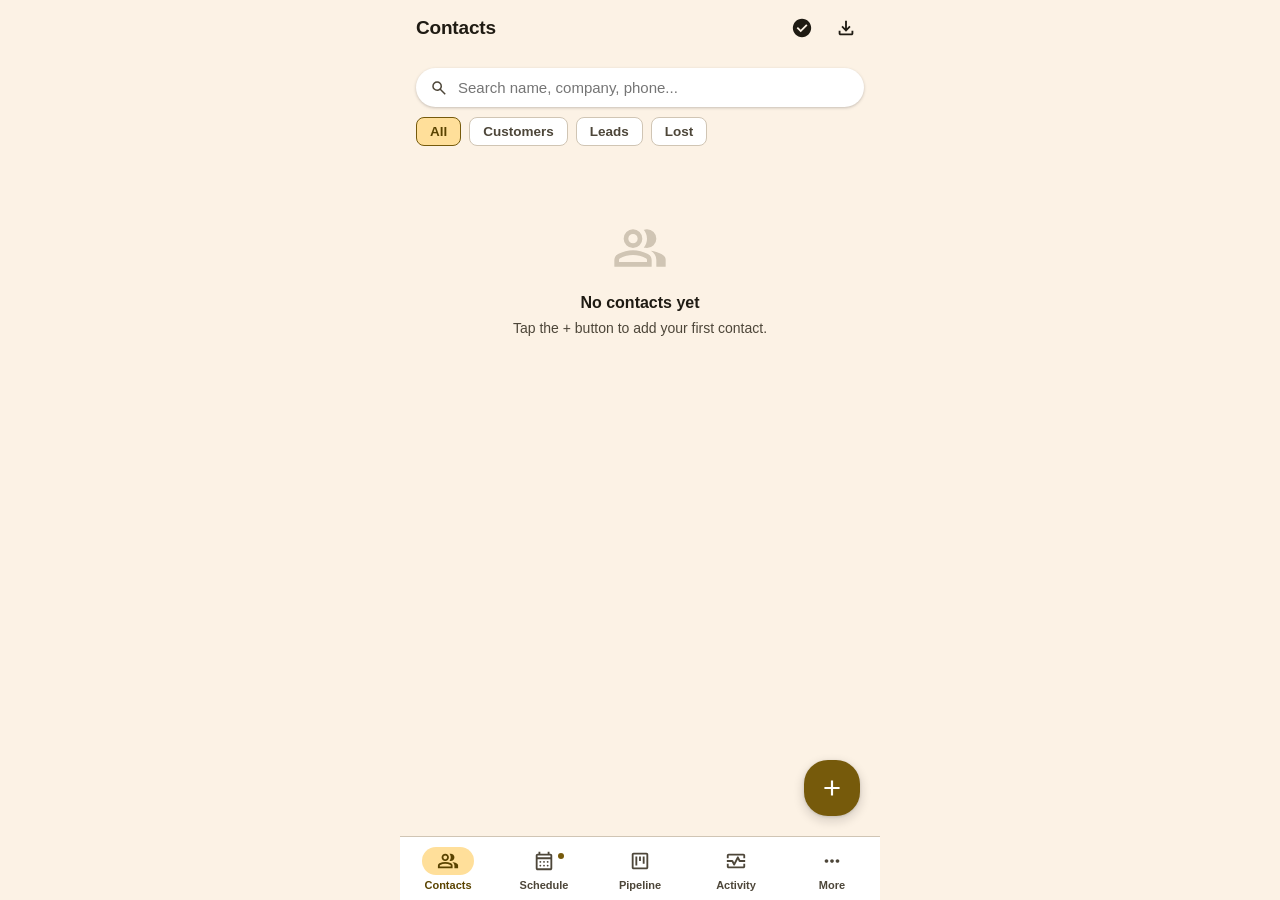
==== commit 5175bf49: "Add files via upload" ====
--- a/index.html
+++ b/index.html
@@ -776,7 +776,9 @@
         <div class="form-group"><label data-i18n="label_time">Time</label><input type="time" id="ev-time" /></div>
       </div>
       <div class="form-group"><label data-i18n="label_link_to_contact">Link to contact</label>
-        <select id="ev-contact"></select>
+        <div class="more-row" id="ev-contact-row" style="cursor:pointer;background:var(--surface);border:1px solid var(--border);border-radius:var(--radius-md);padding:12px">
+          <div class="txt"><p class="t" id="ev-contact-label" data-i18n="deal_no_contact">No contact</p></div>
+        </div>
       </div>
       <div class="form-group checkbox-row">
         <label class="checkbox-label"><input type="checkbox" id="ev-remind" /> <span data-i18n="label_remind_me">Remind me (while the app is open)</span></label>
@@ -789,6 +791,24 @@
       <div class="danger-zone" id="ev-delete" style="display:none">
         <button class="btn-danger" id="btn-ev-delete" data-i18n="btn_delete_item">Delete item</button>
       </div>
+    </div>
+  </div>
+
+  <!-- ===== EVENT FORM: contact picker ===== -->
+  <div class="screen" id="screen-event-contact-picker">
+    <header class="header">
+      <button class="icon-btn" id="btn-ev-picker-cancel"><svg viewBox="0 -960 960 960" fill="currentColor"><path d="m256-200-56-56 224-224-224-224 56-56 224 224 224-224 56 56-224 224 224 224-56 56-224-224-224 224Z"/></svg></button>
+      <h1 data-i18n="pick_contact_title">Pick a contact</h1>
+      <div style="width:36px"></div>
+    </header>
+    <div class="view">
+      <div style="padding:10px 16px 0">
+        <div class="search">
+          <svg viewBox="0 -960 960 960" fill="currentColor"><path d="M784-120 532-372q-30 24-69 38t-83 14q-109 0-184.5-75.5T120-580q0-109 75.5-184.5T380-840q109 0 184.5 75.5T640-580q0 44-14 83t-38 69l252 252-56 56ZM380-400q75 0 127.5-52.5T560-580q0-75-52.5-127.5T380-760q-75 0-127.5 52.5T200-580q0 75 52.5 127.5T380-400Z"/></svg>
+          <input type="text" id="ev-picker-search" placeholder="Search name, company, phone..." data-i18n-ph="search_placeholder" />
+        </div>
+      </div>
+      <div id="ev-contact-picker-list" style="padding:10px 12px 4px"></div>
     </div>
   </div>
 
